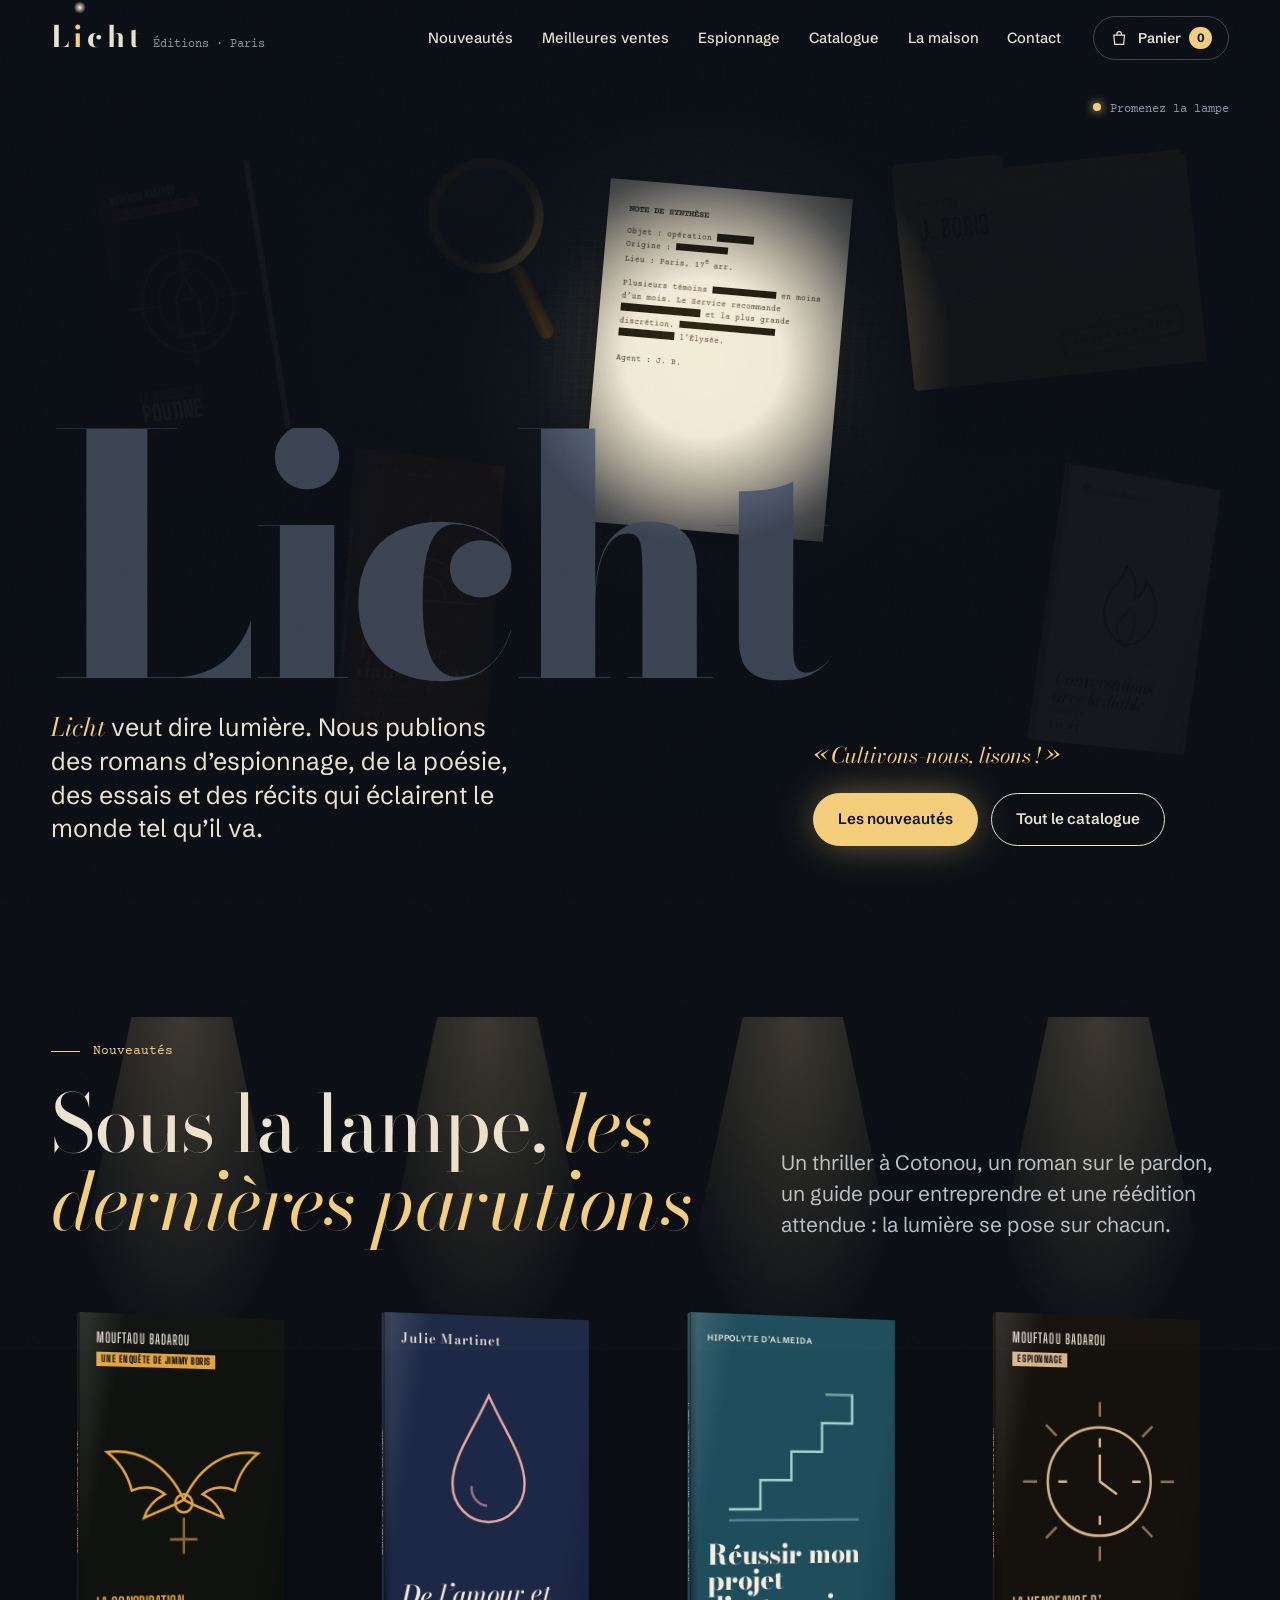
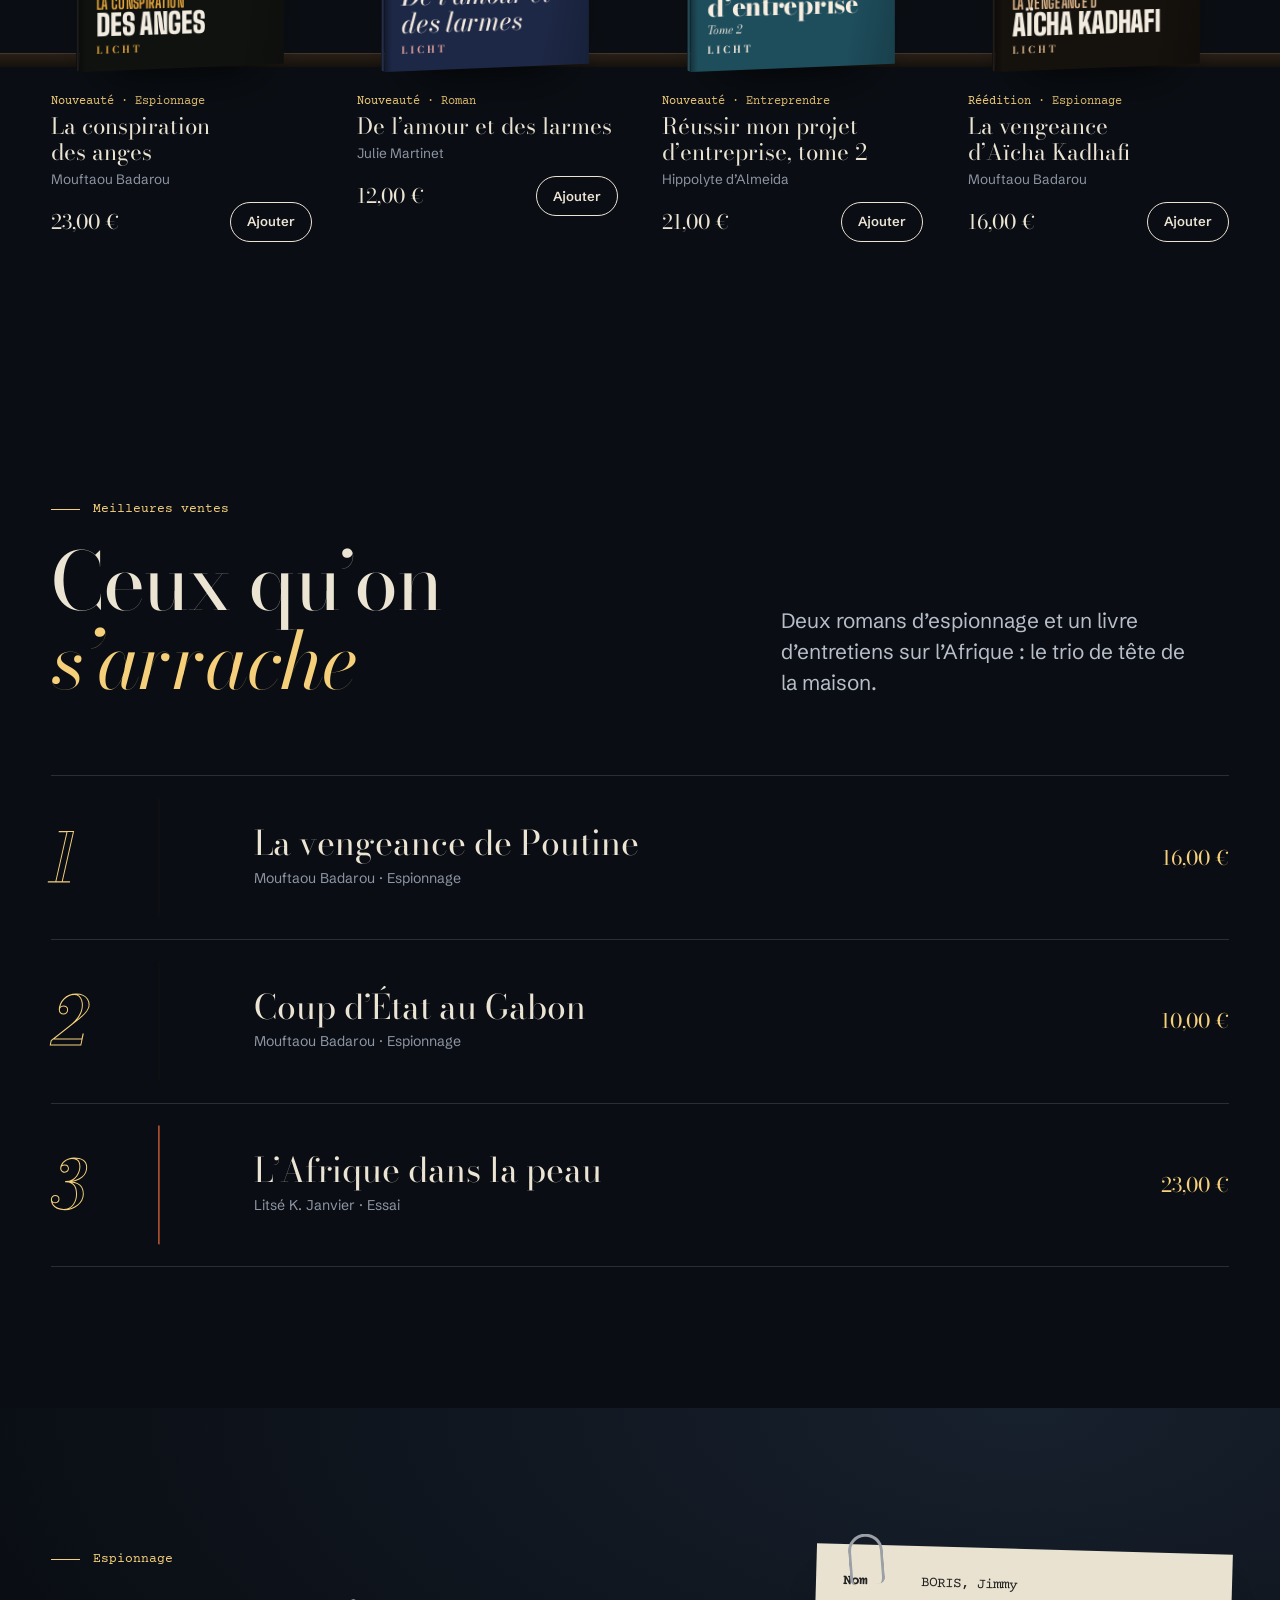
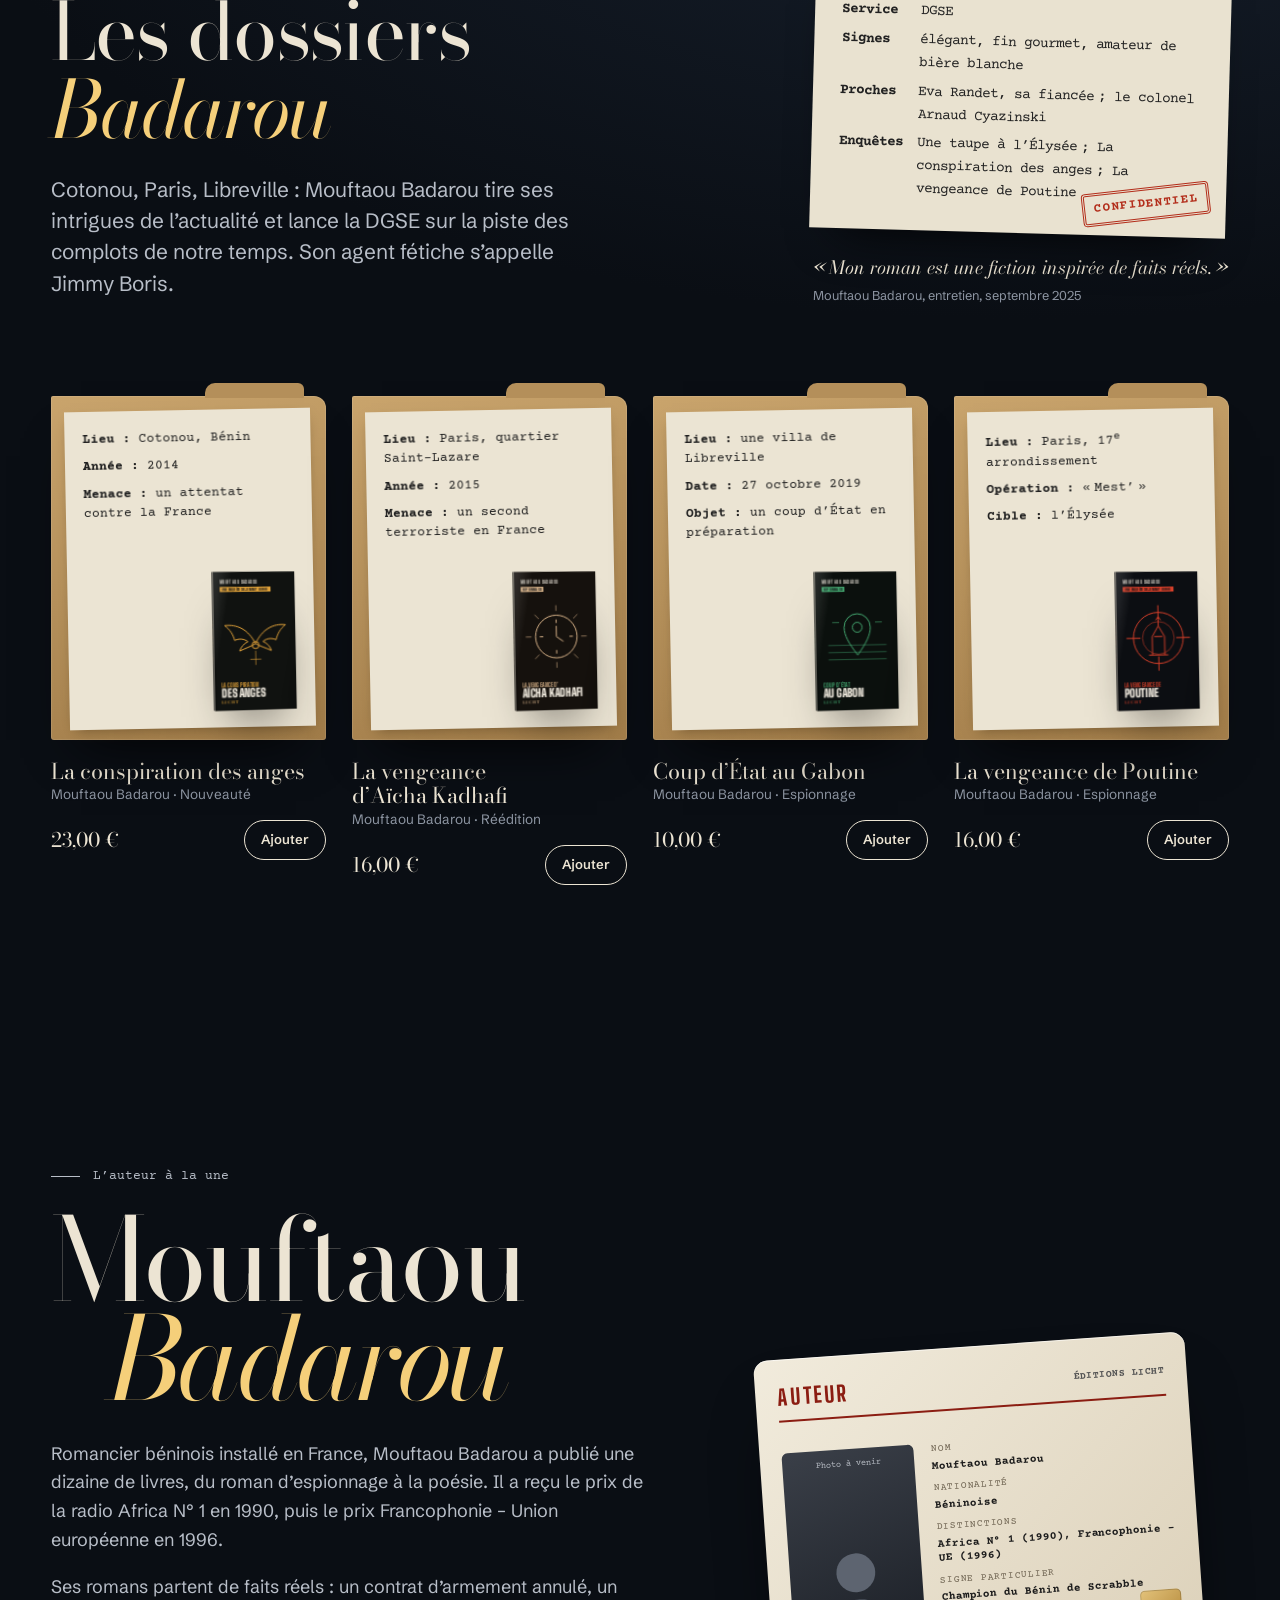
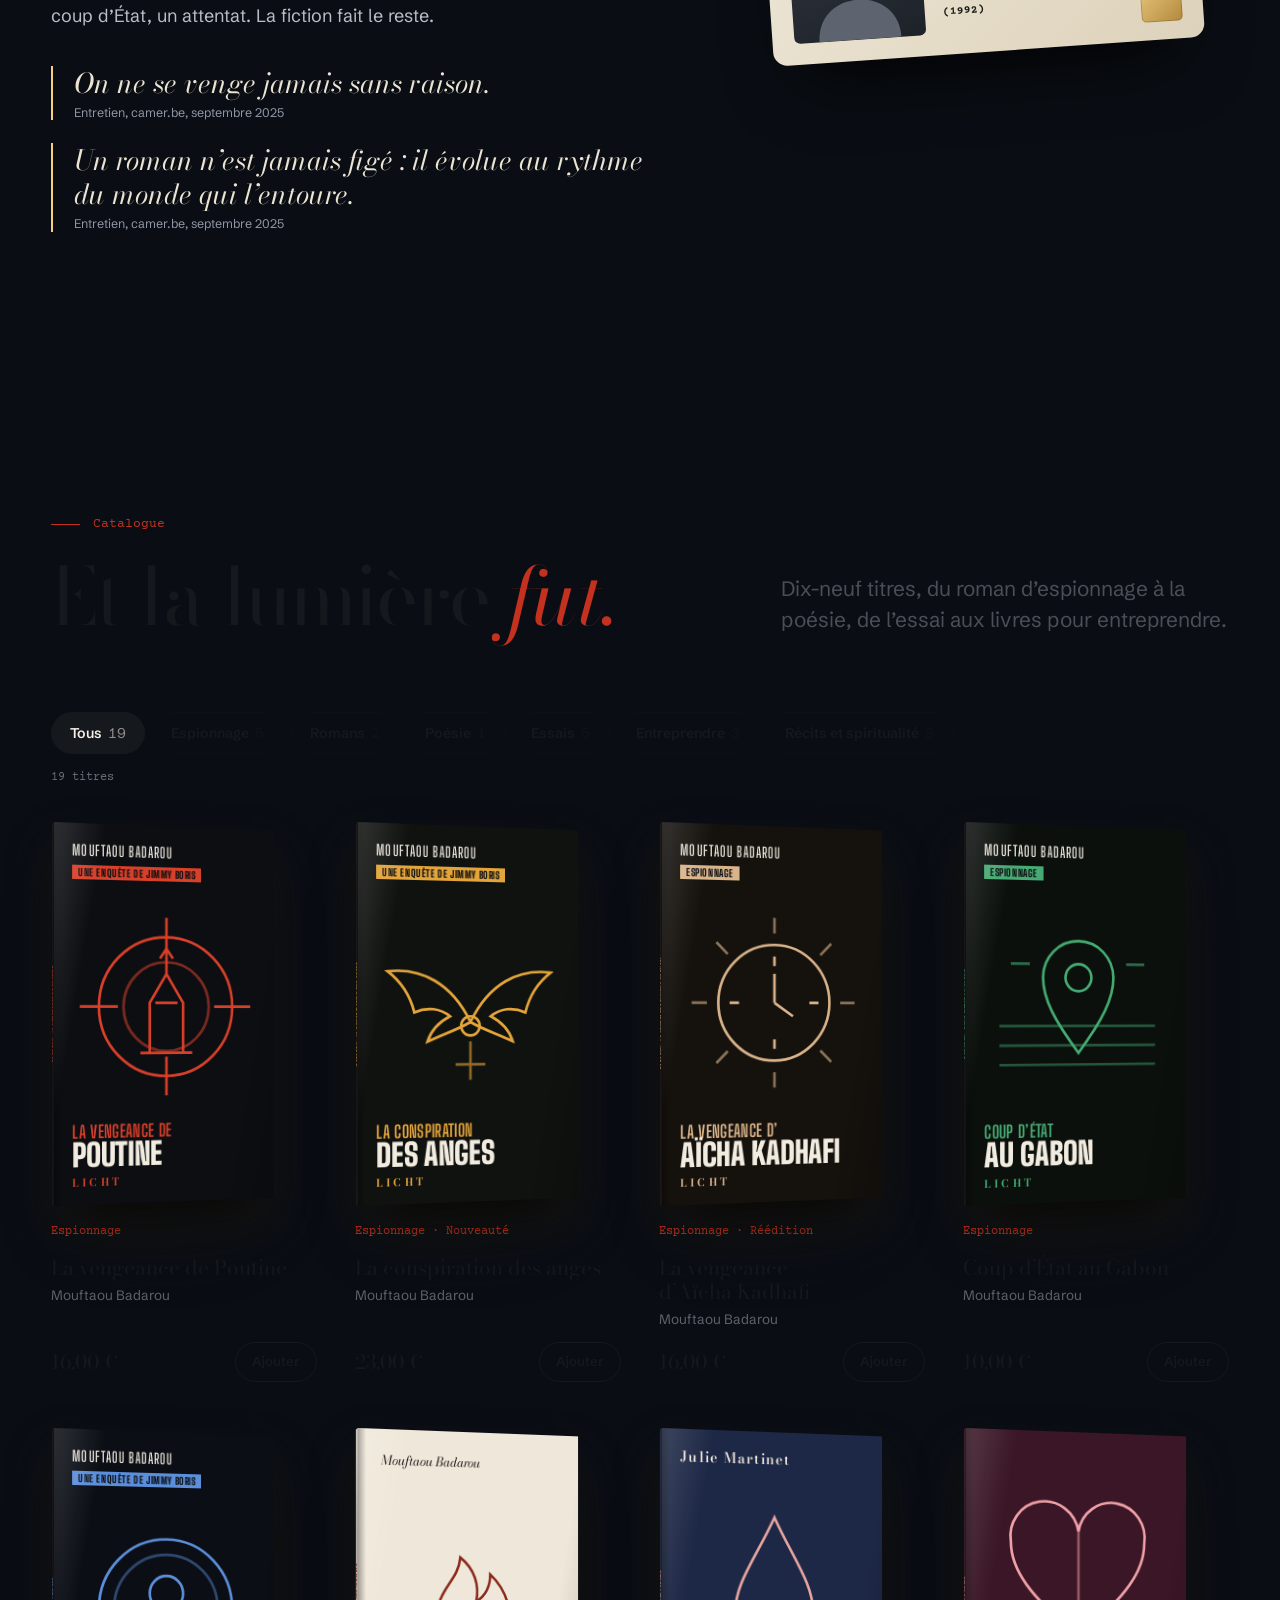
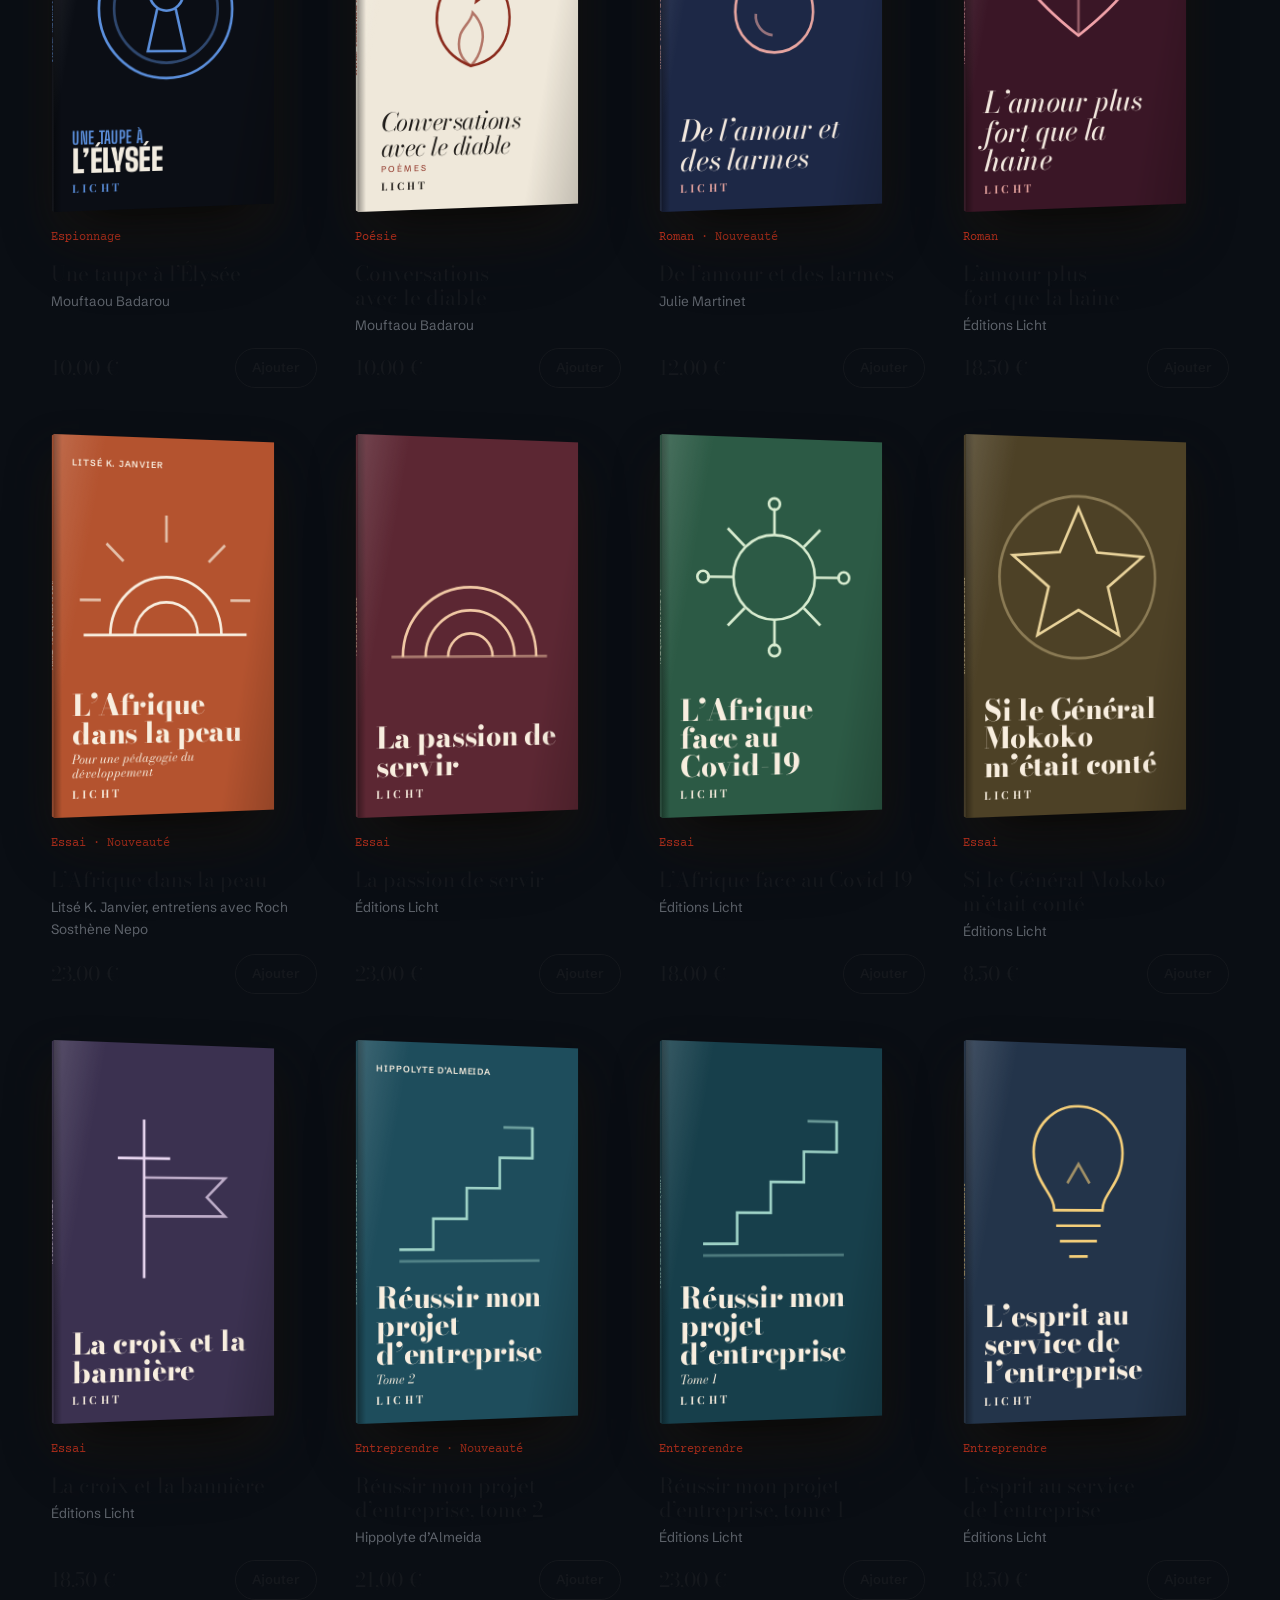
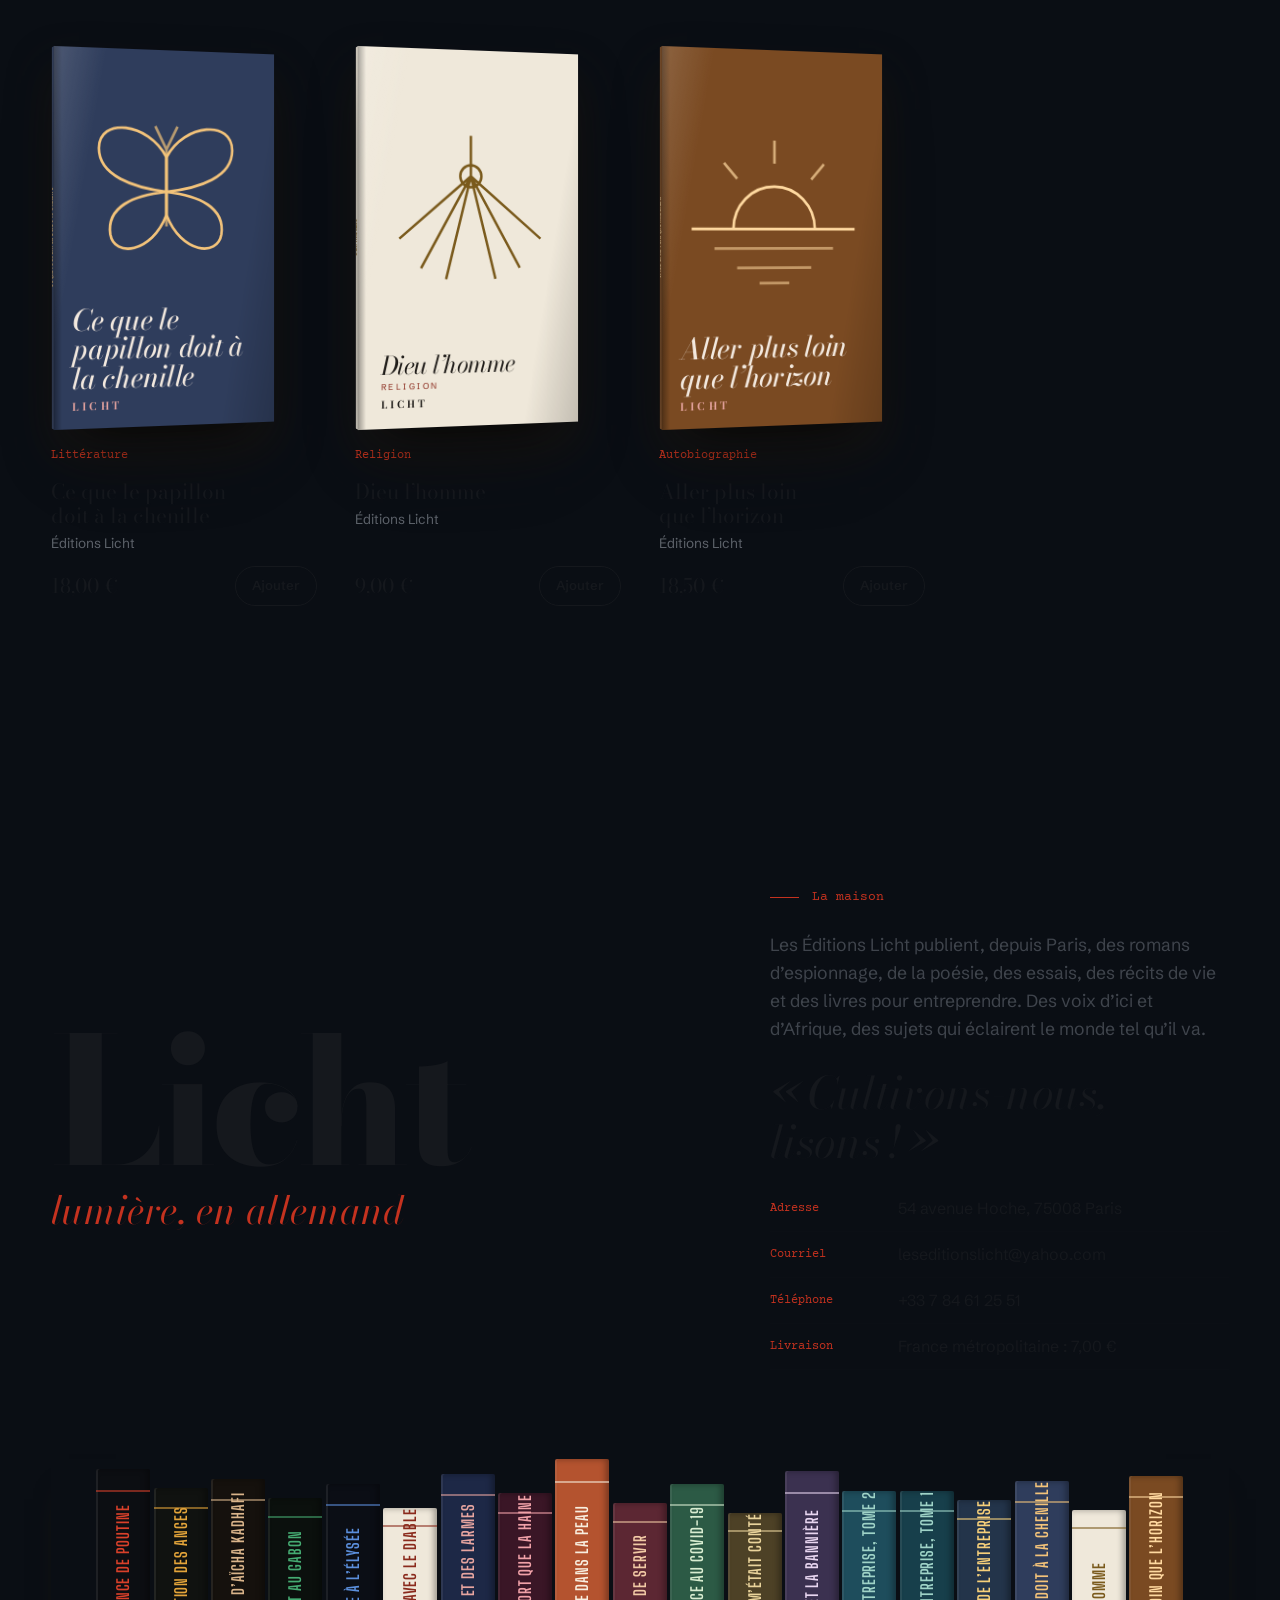
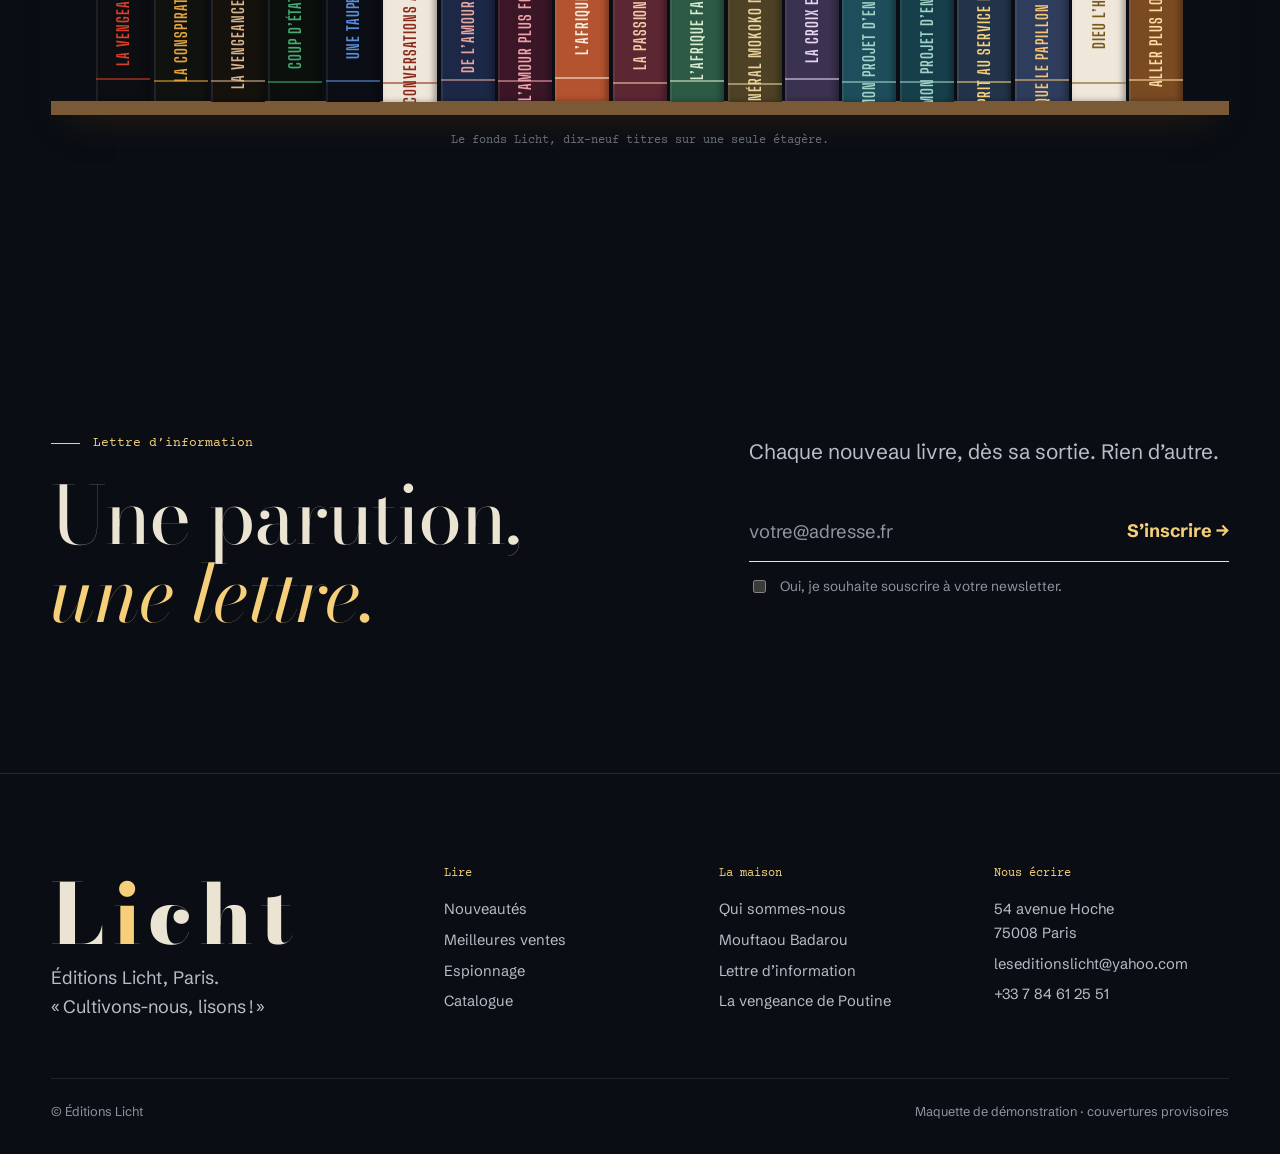
==== index.html @ a737e7be "Maquette Editions Licht" ====
<!doctype html>
<html lang="fr">
<head>
<meta charset="utf-8">
<meta name="viewport" content="width=device-width, initial-scale=1, viewport-fit=cover">
<title>Éditions Licht</title>
<meta name="description" content="Éditions Licht, maison d’édition à Paris : romans d’espionnage, poésie, essais. « Cultivons-nous, lisons ! »">
<meta name="theme-color" content="#0a0e14">
<link rel="icon" href="data:image/svg+xml,%3Csvg xmlns='http://www.w3.org/2000/svg' viewBox='0 0 64 64'%3E%3Crect width='64' height='64' rx='14' fill='%230a0e14'/%3E%3Ccircle cx='32' cy='17' r='7' fill='%23f5cf7a'/%3E%3Cpath d='M22 28h11v22h11v6H22z' fill='%23ece4d3'/%3E%3C/svg%3E">
<link rel="preload" href="assets/fonts/bodoni-moda.woff" as="font" type="font/woff" crossorigin>
<link rel="preload" href="assets/fonts/schibsted-grotesk.woff" as="font" type="font/woff" crossorigin>
<link rel="stylesheet" href="css/licht.css?v=1">
<script>document.documentElement.classList.add('js')</script>
</head>
<body>
<a class="evitement" href="#contenu">Aller au contenu</a>
<header class="tete">
  <a class="marque" href="./" aria-label="Éditions Licht, accueil"><span class="marque__mot" aria-hidden="true">L<i>i</i>cht</span><span class="marque__lieu" aria-hidden="true">Éditions · Paris</span></a>
  <nav class="nav" id="nav" aria-label="Navigation principale"><ul><li><a href="#nouveautes">Nouveautés</a></li><li><a href="#meilleures-ventes">Meilleures ventes</a></li><li><a href="#dossiers">Espionnage</a></li><li><a href="#catalogue">Catalogue</a></li><li><a href="#maison">La maison</a></li><li><a href="#contact">Contact</a></li></ul></nav>
  <div class="outils">
    <button class="panier-bouton" type="button" aria-controls="panier" aria-expanded="false" aria-label="Panier, 0 livre"><svg viewBox="0 0 24 24" aria-hidden="true"><path d="M5 8h14l-1.2 12H6.2z"/><path d="M9 8V6.5a3 3 0 0 1 6 0V8"/></svg><span class="panier-bouton__texte" aria-hidden="true">Panier</span><span class="panier-bouton__n" aria-hidden="true">0</span></button>
    <button class="menu-bouton" type="button" aria-controls="nav" aria-expanded="false"><span class="menu-bouton__traits" aria-hidden="true"></span><span class="menu-bouton__texte">Menu</span></button>
  </div>
</header>
<main id="contenu" tabindex="-1">
<section class="heros" aria-labelledby="heros-titre">
  <div class="heros__scene" aria-hidden="true">
    <div class="objet objet--livre" style="left:15%;top:34%;--rot:-9deg"><div class="livre" style="--epx:16px;--fond-dos:#0c0e12;--c-tranche:#d8402a;--ry:-26deg" aria-hidden="true"><div class="livre__objet"><div class="livre__face"><div class="couv couv--serie" data-couv="poutine" style="--c:#d8402a;--fond-couv:#0c0e12"><span class="couv__auteur">Mouftaou Badarou</span><span class="couv__bande">Une enquête de Jimmy Boris</span><svg class="couv__embleme" viewBox="0 0 100 100" aria-hidden="true"><circle cx="50" cy="52" r="36"/><circle cx="50" cy="52" r="23" opacity=".55"/><path d="M50 6v20M50 78v20M4 52h20M76 52h20"/><path d="M41 76V50l9-15 9 15v26M36 76h28M44 50h12M50 35v-9M46.5 27 50 22l3.5 5"/></svg><span class="couv__titre"><small>La vengeance de</small>Poutine</span><span class="couv__editeur">Licht</span></div></div><div class="livre__dos"></div><div class="livre__tranche"><span>Badarou · La vengeance de Poutine</span></div><div class="livre__pages"></div></div></div></div>
    <div class="objet objet--loupe" style="left:38%;top:24%;--rot:20deg"></div>
    <div class="objet objet--feuille" style="left:56%;top:40%;--rot:5deg"><b>NOTE DE SYNTHÈSE</b>Objet : opération <span class="caviar-fixe" style="width:4.6em"></span><br>Origine : <span class="caviar-fixe" style="width:6.5em"></span><br>Lieu : Paris, 17<sup>e</sup> arr.<br><br>Plusieurs témoins <span class="caviar-fixe" style="width:8em"></span> en moins d’un mois. Le Service recommande <span class="caviar-fixe" style="width:10em"></span> et la plus grande discrétion. <span class="caviar-fixe" style="width:12em"></span> <span class="caviar-fixe" style="width:7em"></span> l’Élysée.<br><br>Agent : J. B.</div>
    <div class="objet objet--chemise" style="left:82%;top:30%;--rot:-6deg">DOSSIER<b>J. BORIS</b>DGSE<span class="tampon">Confidentiel</span></div>
    <div class="objet objet--livre" style="left:88%;top:68%;--rot:8deg"><div class="livre" style="--epx:10px;--fond-dos:#efe8da;--c-tranche:#8a2a1c;--ry:22deg" aria-hidden="true"><div class="livre__objet"><div class="livre__face"><div class="couv couv--poesie" data-couv="conversations" style="--c:#8a2a1c"><span class="couv__auteur">Mouftaou Badarou</span><svg class="couv__embleme" viewBox="0 0 100 100" aria-hidden="true"><path d="M50 92C34 86 28 72 32 58c3-10 11-14 12-25 8 6 11 15 9 24 5-3 8-8 8-15 10 9 13 21 10 32-3 10-10 16-21 18z"/><path d="M50 92c-6-4-8-10-6-17 2-5 6-7 7-12 5 5 7 11 5 18-1 5-3 8-6 11z" opacity=".6"/></svg><span class="couv__titre">Conversations avec le diable</span><span class="couv__genre">Poèmes</span><span class="couv__editeur">Licht</span></div></div><div class="livre__dos"></div><div class="livre__tranche"><span>Badarou · Conversations avec le diable</span></div><div class="livre__pages"></div></div></div></div>
    <div class="objet objet--livre" style="left:33%;top:66%;--rot:4deg"><div class="livre" style="--epx:16px;--fond-dos:#b4532f;--c-tranche:#f8eedf;--ry:30deg" aria-hidden="true"><div class="livre__objet"><div class="livre__face"><div class="couv couv--essai" data-couv="afrique" style="--c:#f8eedf;--fond-couv:#b4532f"><span class="couv__auteur">Litsé K. Janvier</span><svg class="couv__embleme" viewBox="0 0 100 100" aria-hidden="true"><path d="M6 78h88"/><path d="M20 78a30 30 0 0 1 60 0"/><path d="M33 78a17 17 0 0 1 34 0"/><path d="M50 30v-14M27 40l-9-9M73 40l9-9M15 60H4M85 60h11" opacity=".7"/></svg><span class="couv__titre">L’Afrique dans la peau</span><span class="couv__sous">Pour une pédagogie du développement</span><span class="couv__editeur">Licht</span></div></div><div class="livre__dos"></div><div class="livre__tranche"><span>Janvier · L’Afrique dans la peau</span></div><div class="livre__pages"></div></div></div></div>
  </div>
  <div class="heros__nuit" aria-hidden="true"></div>
  <div class="heros__halo" aria-hidden="true"></div>
  <span class="heros__point" aria-hidden="true"></span>
  <p class="heros__consigne" aria-hidden="true" data-consigne>Promenez la lampe</p>
  <div class="heros__contenu">
    <h1 class="heros__mot" id="heros-titre"><span class="sr-only">Éditions Licht</span><span aria-hidden="true"><span style="--k:0">L</span><span style="--k:1">i</span><span style="--k:2">c</span><span style="--k:3">h</span><span style="--k:4">t</span></span></h1>
    <p class="heros__texte"><em>Licht</em> veut dire lumière. Nous publions des romans d’espionnage, de la poésie, des essais et des récits qui éclairent le monde tel qu’il va.</p>
    <div class="heros__cote">
      <p class="heros__slogan">« Cultivons-nous, lisons ! »</p>
      <div class="heros__actions"><a class="btn btn--lumiere" href="#nouveautes">Les nouveautés</a><a class="btn" href="#catalogue">Tout le catalogue</a></div>
    </div>
  </div>
</section>

<section class="section" id="nouveautes" aria-labelledby="nouv-titre">
  <div class="cadre">
    <div class="tete-section">
      <div><p class="surtitre">Nouveautés</p><h2 class="titre-section" id="nouv-titre" data-mots>Sous la lampe, <em>les dernières parutions</em></h2></div>
      <p class="chapeau">Un thriller à Cotonou, un roman sur le pardon, un guide pour entreprendre et une réédition attendue : la lumière se pose sur chacun.</p>
    </div>
    <ul class="etagere"><li class="rayon">
      <span class="rayon__spot" aria-hidden="true"></span>
      <div class="rayon__lien"><div class="livre" style="--epx:13px;--fond-dos:#101210;--c-tranche:#e3a43a" aria-hidden="true"><div class="livre__objet"><div class="livre__face"><div class="couv couv--serie" data-couv="conspiration" style="--c:#e3a43a;--fond-couv:#101210"><span class="couv__auteur">Mouftaou Badarou</span><span class="couv__bande">Une enquête de Jimmy Boris</span><svg class="couv__embleme" viewBox="0 0 100 100" aria-hidden="true"><path d="M50 60C40 40 24 32 6 34c8 6 12 13 14 21 7-3 14-2 19 2-6 3-10 7-12 13 9-4 16-6 23-10z"/><path d="M50 60c10-20 26-28 44-26-8 6-12 13-14 21-7-3-14-2-19 2 6 3 10 7 12 13-9-4-16-6-23-10z"/><circle cx="50" cy="62" r="5"/><path d="M50 70v20M42 82h16" opacity=".6"/></svg><span class="couv__titre"><small>La conspiration</small>des anges</span><span class="couv__editeur">Licht</span></div></div><div class="livre__dos"></div><div class="livre__tranche"><span>Badarou · La conspiration des anges</span></div><div class="livre__pages"></div></div></div></div>
      <div class="rayon__info">
        <span class="rayon__etiquette">Nouveauté · Espionnage</span>
        <h3 class="rayon__titre">La conspiration des anges</h3>
        <span class="rayon__auteur">Mouftaou Badarou</span>
        <div class="rayon__achat"><span class="prix">23,00 €</span><button class="btn-panier" type="button" data-ajout="conspiration">Ajouter</button></div>
      </div>
    </li><li class="rayon">
      <span class="rayon__spot" aria-hidden="true"></span>
      <div class="rayon__lien"><div class="livre" style="--epx:13px;--fond-dos:#1d2846;--c-tranche:#e7a5a0" aria-hidden="true"><div class="livre__objet"><div class="livre__face"><div class="couv couv--roman" data-couv="amour" style="--c:#e7a5a0;--fond-couv:#1d2846"><span class="couv__auteur">Julie Martinet</span><svg class="couv__embleme" viewBox="0 0 100 100" aria-hidden="true"><path d="M50 12C40 33 29 46 29 61a21 21 0 0 0 42 0c0-15-11-28-21-49z"/><path d="M40 62a10 10 0 0 0 9 11" opacity=".6"/></svg><span class="couv__titre">De l’amour et des larmes</span><span class="couv__editeur">Licht</span></div></div><div class="livre__dos"></div><div class="livre__tranche"><span>Martinet · De l’amour et des larmes</span></div><div class="livre__pages"></div></div></div></div>
      <div class="rayon__info">
        <span class="rayon__etiquette">Nouveauté · Roman</span>
        <h3 class="rayon__titre">De l’amour et des larmes</h3>
        <span class="rayon__auteur">Julie Martinet</span>
        <div class="rayon__achat"><span class="prix">12,00 €</span><button class="btn-panier" type="button" data-ajout="amour">Ajouter</button></div>
      </div>
    </li><li class="rayon">
      <span class="rayon__spot" aria-hidden="true"></span>
      <div class="rayon__lien"><div class="livre" style="--epx:13px;--fond-dos:#1e4d5c;--c-tranche:#9fd3c7" aria-hidden="true"><div class="livre__objet"><div class="livre__face"><div class="couv couv--essai" data-couv="reussir2" style="--c:#9fd3c7;--fond-couv:#1e4d5c"><span class="couv__auteur">Hippolyte d’Almeida</span><svg class="couv__embleme" viewBox="0 0 100 100" aria-hidden="true"><path d="M12 86h18V70h18V54h18V38h18V22"/><path d="M68 22h16v16" opacity=".6"/><path d="M12 92h76" opacity=".4"/></svg><span class="couv__titre">Réussir mon projet d’entreprise</span><span class="couv__sous">Tome 2</span><span class="couv__editeur">Licht</span></div></div><div class="livre__dos"></div><div class="livre__tranche"><span>d’Almeida · Réussir mon projet d’entreprise, tome 2</span></div><div class="livre__pages"></div></div></div></div>
      <div class="rayon__info">
        <span class="rayon__etiquette">Nouveauté · Entreprendre</span>
        <h3 class="rayon__titre">Réussir mon projet d’entreprise, tome 2</h3>
        <span class="rayon__auteur">Hippolyte d’Almeida</span>
        <div class="rayon__achat"><span class="prix">21,00 €</span><button class="btn-panier" type="button" data-ajout="reussir2">Ajouter</button></div>
      </div>
    </li><li class="rayon">
      <span class="rayon__spot" aria-hidden="true"></span>
      <div class="rayon__lien"><div class="livre" style="--epx:13px;--fond-dos:#15110d;--c-tranche:#d9b48a" aria-hidden="true"><div class="livre__objet"><div class="livre__face"><div class="couv couv--serie" data-couv="aicha" style="--c:#d9b48a;--fond-couv:#15110d"><span class="couv__auteur">Mouftaou Badarou</span><span class="couv__bande">Espionnage</span><svg class="couv__embleme" viewBox="0 0 100 100" aria-hidden="true"><circle cx="50" cy="50" r="30"/><path d="M50 26v5M50 69v5M26 50h5M69 50h5M50 50V35M50 50l10 7"/><path d="M50 6v8M50 86v8M6 50h8M86 50h8M19 19l6 6M75 75l6 6M81 19l-6 6M25 75l-6 6" opacity=".6"/></svg><span class="couv__titre"><small>La vengeance d’</small>Aïcha Kadhafi</span><span class="couv__editeur">Licht</span></div></div><div class="livre__dos"></div><div class="livre__tranche"><span>Badarou · La vengeance d’Aïcha Kadhafi</span></div><div class="livre__pages"></div></div></div></div>
      <div class="rayon__info">
        <span class="rayon__etiquette">Réédition · Espionnage</span>
        <h3 class="rayon__titre">La vengeance d’Aïcha Kadhafi</h3>
        <span class="rayon__auteur">Mouftaou Badarou</span>
        <div class="rayon__achat"><span class="prix">16,00 €</span><button class="btn-panier" type="button" data-ajout="aicha">Ajouter</button></div>
      </div>
    </li></ul>
  </div>
</section>

<section class="section" id="meilleures-ventes" aria-labelledby="ventes-titre">
  <div class="cadre">
    <div class="tete-section">
      <div><p class="surtitre">Meilleures ventes</p><h2 class="titre-section" id="ventes-titre" data-mots>Ceux qu’on <em>s’arrache</em></h2></div>
      <p class="chapeau">Deux romans d’espionnage et un livre d’entretiens sur l’Afrique : le trio de tête de la maison.</p>
    </div>
    <ol class="classement"><li><a href="livre/la-vengeance-de-poutine.html"><div class="livre" style="--epx:5px;--fond-dos:#0c0e12;--c-tranche:#d8402a" aria-hidden="true"><div class="livre__objet"><div class="livre__face"><div class="couv couv--serie" data-couv="poutine" style="--c:#d8402a;--fond-couv:#0c0e12"><span class="couv__auteur">Mouftaou Badarou</span><span class="couv__bande">Une enquête de Jimmy Boris</span><svg class="couv__embleme" viewBox="0 0 100 100" aria-hidden="true"><circle cx="50" cy="52" r="36"/><circle cx="50" cy="52" r="23" opacity=".55"/><path d="M50 6v20M50 78v20M4 52h20M76 52h20"/><path d="M41 76V50l9-15 9 15v26M36 76h28M44 50h12M50 35v-9M46.5 27 50 22l3.5 5"/></svg><span class="couv__titre"><small>La vengeance de</small>Poutine</span><span class="couv__editeur">Licht</span></div></div><div class="livre__dos"></div><div class="livre__tranche"><span>Badarou · La vengeance de Poutine</span></div><div class="livre__pages"></div></div></div><span><span class="classement__titre">La vengeance de Poutine</span><span class="classement__auteur">Mouftaou Badarou · Espionnage</span></span><span class="prix">16,00 €</span></a></li><li><a href="#dossier-gabon"><div class="livre" style="--epx:5px;--fond-dos:#0b100d;--c-tranche:#45ab72" aria-hidden="true"><div class="livre__objet"><div class="livre__face"><div class="couv couv--serie" data-couv="gabon" style="--c:#45ab72;--fond-couv:#0b100d"><span class="couv__auteur">Mouftaou Badarou</span><span class="couv__bande">Espionnage</span><svg class="couv__embleme" viewBox="0 0 100 100" aria-hidden="true"><path d="M8 62h84M8 72h84M8 82h84" opacity=".45"/><path d="M50 76C37 59 31 48 31 37a19 19 0 0 1 38 0c0 11-6 22-19 39z"/><circle cx="50" cy="37" r="7"/><path d="M14 30h10M76 30h10" opacity=".6"/></svg><span class="couv__titre"><small>Coup d’État</small>au Gabon</span><span class="couv__editeur">Licht</span></div></div><div class="livre__dos"></div><div class="livre__tranche"><span>Badarou · Coup d’État au Gabon</span></div><div class="livre__pages"></div></div></div><span><span class="classement__titre">Coup d’État au Gabon</span><span class="classement__auteur">Mouftaou Badarou · Espionnage</span></span><span class="prix">10,00 €</span></a></li><li><a href="#catalogue"><div class="livre" style="--epx:5px;--fond-dos:#b4532f;--c-tranche:#f8eedf" aria-hidden="true"><div class="livre__objet"><div class="livre__face"><div class="couv couv--essai" data-couv="afrique" style="--c:#f8eedf;--fond-couv:#b4532f"><span class="couv__auteur">Litsé K. Janvier</span><svg class="couv__embleme" viewBox="0 0 100 100" aria-hidden="true"><path d="M6 78h88"/><path d="M20 78a30 30 0 0 1 60 0"/><path d="M33 78a17 17 0 0 1 34 0"/><path d="M50 30v-14M27 40l-9-9M73 40l9-9M15 60H4M85 60h11" opacity=".7"/></svg><span class="couv__titre">L’Afrique dans la peau</span><span class="couv__sous">Pour une pédagogie du développement</span><span class="couv__editeur">Licht</span></div></div><div class="livre__dos"></div><div class="livre__tranche"><span>Janvier · L’Afrique dans la peau</span></div><div class="livre__pages"></div></div></div><span><span class="classement__titre">L’Afrique dans la peau</span><span class="classement__auteur">Litsé K. Janvier · Essai</span></span><span class="prix">23,00 €</span></a></li></ol>
  </div>
</section>

<section class="section serie" id="dossiers" aria-labelledby="dos-titre">
  <div class="cadre">
    <div class="agent">
      <div>
        <p class="surtitre">Espionnage</p>
        <h2 class="titre-section" id="dos-titre" data-mots>Les dossiers <em>Badarou</em></h2>
        <p class="chapeau">Cotonou, Paris, Libreville : Mouftaou Badarou tire ses intrigues de l’actualité et lance la DGSE sur la piste des complots de notre temps. Son agent fétiche s’appelle Jimmy Boris.</p>
      </div>
      <div>
        <div class="agent__fiche">
          <span class="tampon">Confidentiel</span>
          <dl data-machine>
            <dt>Nom</dt><dd>BORIS, Jimmy</dd>
            <dt>Service</dt><dd>DGSE</dd>
            <dt>Signes</dt><dd>élégant, fin gourmet, amateur de bière blanche</dd>
            <dt>Proches</dt><dd>Eva Randet, sa fiancée ; le colonel Arnaud Cyazinski</dd>
            <dt>Enquêtes</dt><dd>Une taupe à l’Élysée ; La conspiration des anges ; La vengeance de Poutine</dd>
          </dl>
        </div>
        <p class="agent__citation">« Mon roman est une fiction inspirée de faits réels. »<small>Mouftaou Badarou, entretien, septembre 2025</small></p>
      </div>
    </div>
    <ul class="dossiers"><li class="dossier" id="dossier-cotonou">
        <div class="dossier__lien"><div class="dossier__chemise">
          <div class="dossier__interieur"><p class="dossier__ligne"><b>Lieu :</b> <span class="caviar">Cotonou, Bénin</span></p><p class="dossier__ligne"><b>Année :</b> <span class="caviar">2014</span></p><p class="dossier__ligne"><b>Menace :</b> <span class="caviar">un attentat contre la France</span></p><div class="livre" style="--epx:5px;--fond-dos:#101210;--c-tranche:#e3a43a" aria-hidden="true"><div class="livre__objet"><div class="livre__face"><div class="couv couv--serie" data-couv="conspiration" style="--c:#e3a43a;--fond-couv:#101210"><span class="couv__auteur">Mouftaou Badarou</span><span class="couv__bande">Une enquête de Jimmy Boris</span><svg class="couv__embleme" viewBox="0 0 100 100" aria-hidden="true"><path d="M50 60C40 40 24 32 6 34c8 6 12 13 14 21 7-3 14-2 19 2-6 3-10 7-12 13 9-4 16-6 23-10z"/><path d="M50 60c10-20 26-28 44-26-8 6-12 13-14 21-7-3-14-2-19 2 6 3 10 7 12 13-9-4-16-6-23-10z"/><circle cx="50" cy="62" r="5"/><path d="M50 70v20M42 82h16" opacity=".6"/></svg><span class="couv__titre"><small>La conspiration</small>des anges</span><span class="couv__editeur">Licht</span></div></div><div class="livre__dos"></div><div class="livre__tranche"><span>Badarou · La conspiration des anges</span></div><div class="livre__pages"></div></div></div></div>
          <div class="dossier__rabat" aria-hidden="true"><span class="dossier__code">Dossier · Espionnage</span><span class="dossier__nom">Cotonou</span><span class="tampon">Confidentiel</span></div>
        </div></div>
        <div class="dossier__legende">
          <h3 class="dossier__titre">La conspiration des anges</h3>
          <p class="dossier__meta">Mouftaou Badarou · Nouveauté</p>
          <div class="dossier__achat"><span class="prix">23,00 €</span><button class="btn-panier" type="button" data-ajout="conspiration">Ajouter</button></div>
        </div>
      </li><li class="dossier" id="dossier-saint-lazare">
        <div class="dossier__lien"><div class="dossier__chemise">
          <div class="dossier__interieur"><p class="dossier__ligne"><b>Lieu :</b> <span class="caviar">Paris, quartier Saint-Lazare</span></p><p class="dossier__ligne"><b>Année :</b> <span class="caviar">2015</span></p><p class="dossier__ligne"><b>Menace :</b> <span class="caviar">un second terroriste en France</span></p><div class="livre" style="--epx:5px;--fond-dos:#15110d;--c-tranche:#d9b48a" aria-hidden="true"><div class="livre__objet"><div class="livre__face"><div class="couv couv--serie" data-couv="aicha" style="--c:#d9b48a;--fond-couv:#15110d"><span class="couv__auteur">Mouftaou Badarou</span><span class="couv__bande">Espionnage</span><svg class="couv__embleme" viewBox="0 0 100 100" aria-hidden="true"><circle cx="50" cy="50" r="30"/><path d="M50 26v5M50 69v5M26 50h5M69 50h5M50 50V35M50 50l10 7"/><path d="M50 6v8M50 86v8M6 50h8M86 50h8M19 19l6 6M75 75l6 6M81 19l-6 6M25 75l-6 6" opacity=".6"/></svg><span class="couv__titre"><small>La vengeance d’</small>Aïcha Kadhafi</span><span class="couv__editeur">Licht</span></div></div><div class="livre__dos"></div><div class="livre__tranche"><span>Badarou · La vengeance d’Aïcha Kadhafi</span></div><div class="livre__pages"></div></div></div></div>
          <div class="dossier__rabat" aria-hidden="true"><span class="dossier__code">Dossier · Espionnage</span><span class="dossier__nom">Saint-<br>Lazare</span><span class="tampon">Confidentiel</span></div>
        </div></div>
        <div class="dossier__legende">
          <h3 class="dossier__titre">La vengeance d’Aïcha Kadhafi</h3>
          <p class="dossier__meta">Mouftaou Badarou · Réédition</p>
          <div class="dossier__achat"><span class="prix">16,00 €</span><button class="btn-panier" type="button" data-ajout="aicha">Ajouter</button></div>
        </div>
      </li><li class="dossier" id="dossier-gabon">
        <div class="dossier__lien"><div class="dossier__chemise">
          <div class="dossier__interieur"><p class="dossier__ligne"><b>Lieu :</b> <span class="caviar">une villa de Libreville</span></p><p class="dossier__ligne"><b>Date :</b> <span class="caviar">27 octobre 2019</span></p><p class="dossier__ligne"><b>Objet :</b> <span class="caviar">un coup d’État en préparation</span></p><div class="livre" style="--epx:5px;--fond-dos:#0b100d;--c-tranche:#45ab72" aria-hidden="true"><div class="livre__objet"><div class="livre__face"><div class="couv couv--serie" data-couv="gabon" style="--c:#45ab72;--fond-couv:#0b100d"><span class="couv__auteur">Mouftaou Badarou</span><span class="couv__bande">Espionnage</span><svg class="couv__embleme" viewBox="0 0 100 100" aria-hidden="true"><path d="M8 62h84M8 72h84M8 82h84" opacity=".45"/><path d="M50 76C37 59 31 48 31 37a19 19 0 0 1 38 0c0 11-6 22-19 39z"/><circle cx="50" cy="37" r="7"/><path d="M14 30h10M76 30h10" opacity=".6"/></svg><span class="couv__titre"><small>Coup d’État</small>au Gabon</span><span class="couv__editeur">Licht</span></div></div><div class="livre__dos"></div><div class="livre__tranche"><span>Badarou · Coup d’État au Gabon</span></div><div class="livre__pages"></div></div></div></div>
          <div class="dossier__rabat" aria-hidden="true"><span class="dossier__code">Dossier · Espionnage</span><span class="dossier__nom">Libreville</span><span class="tampon">Confidentiel</span></div>
        </div></div>
        <div class="dossier__legende">
          <h3 class="dossier__titre">Coup d’État au Gabon</h3>
          <p class="dossier__meta">Mouftaou Badarou · Espionnage</p>
          <div class="dossier__achat"><span class="prix">10,00 €</span><button class="btn-panier" type="button" data-ajout="gabon">Ajouter</button></div>
        </div>
      </li><li class="dossier" id="dossier-mest">
        <a class="dossier__lien" href="livre/la-vengeance-de-poutine.html" tabindex="-1"><div class="dossier__chemise">
          <div class="dossier__interieur"><p class="dossier__ligne"><b>Lieu :</b> <span class="caviar">Paris, 17<sup>e</sup> arrondissement</span></p><p class="dossier__ligne"><b>Opération :</b> <span class="caviar">« Mest’ »</span></p><p class="dossier__ligne"><b>Cible :</b> <span class="caviar">l’Élysée</span></p><div class="livre" style="--epx:5px;--fond-dos:#0c0e12;--c-tranche:#d8402a" aria-hidden="true"><div class="livre__objet"><div class="livre__face"><div class="couv couv--serie" data-couv="poutine" style="--c:#d8402a;--fond-couv:#0c0e12"><span class="couv__auteur">Mouftaou Badarou</span><span class="couv__bande">Une enquête de Jimmy Boris</span><svg class="couv__embleme" viewBox="0 0 100 100" aria-hidden="true"><circle cx="50" cy="52" r="36"/><circle cx="50" cy="52" r="23" opacity=".55"/><path d="M50 6v20M50 78v20M4 52h20M76 52h20"/><path d="M41 76V50l9-15 9 15v26M36 76h28M44 50h12M50 35v-9M46.5 27 50 22l3.5 5"/></svg><span class="couv__titre"><small>La vengeance de</small>Poutine</span><span class="couv__editeur">Licht</span></div></div><div class="livre__dos"></div><div class="livre__tranche"><span>Badarou · La vengeance de Poutine</span></div><div class="livre__pages"></div></div></div></div>
          <div class="dossier__rabat" aria-hidden="true"><span class="dossier__code">Dossier · Espionnage</span><span class="dossier__nom">Mest’</span><span class="tampon">Confidentiel</span></div>
        </div></a>
        <div class="dossier__legende">
          <h3 class="dossier__titre"><a href="livre/la-vengeance-de-poutine.html">La vengeance de Poutine</a></h3>
          <p class="dossier__meta">Mouftaou Badarou · Espionnage</p>
          <div class="dossier__achat"><span class="prix">16,00 €</span><button class="btn-panier" type="button" data-ajout="poutine">Ajouter</button></div>
        </div>
      </li></ul>
  </div>
</section>

<section class="section" id="auteur" aria-labelledby="auteur-titre">
  <div class="cadre auteur">
    <div class="auteur__texte">
      <p class="surtitre">L’auteur à la une</p>
      <h2 class="auteur__nom" id="auteur-titre">Mouftaou <span>Badarou</span></h2>
      <p>Romancier béninois installé en France, Mouftaou Badarou a publié une dizaine de livres, du roman d’espionnage à la poésie. Il a reçu le prix de la radio Africa N° 1 en 1990, puis le prix Francophonie – Union européenne en 1996.</p>
      <p>Ses romans partent de faits réels : un contrat d’armement annulé, un coup d’État, un attentat. La fiction fait le reste.</p>
      <ul class="citations">
        <li data-revele>On ne se venge jamais sans raison.<small>Entretien, camer.be, septembre 2025</small></li>
        <li data-revele style="--d:150">Un roman n’est jamais figé : il évolue au rythme du monde qui l’entoure.<small>Entretien, camer.be, septembre 2025</small></li>
      </ul>
    </div>
    <div class="carte-presse" data-revele>
      <p class="carte-presse__entete">Auteur <small>Éditions Licht</small></p>
      <div class="carte-presse__photo"><small>Photo à venir</small><svg viewBox="0 0 100 100" aria-hidden="true"><circle cx="50" cy="38" r="18"/><path d="M12 100c0-23 17-37 38-37s38 14 38 37z"/></svg></div>
      <dl>
        <div><dt>Nom</dt><dd>Mouftaou Badarou</dd></div>
        <div><dt>Nationalité</dt><dd>Béninoise</dd></div>
        <div><dt>Distinctions</dt><dd>Africa N° 1 (1990), Francophonie – UE (1996)</dd></div>
        <div><dt>Signe particulier</dt><dd>Champion du Bénin de Scrabble (1992)</dd></div>
      </dl>
      <span class="carte-presse__puce" aria-hidden="true"></span>
    </div>
  </div>
</section>

<section class="section section--jour" id="catalogue" data-jour aria-labelledby="cat-titre">
  <div class="cadre">
    <div class="tete-section">
      <div><p class="surtitre">Catalogue</p><h2 class="titre-section" id="cat-titre" data-mots>Et la lumière <em>fut.</em></h2></div>
      <p class="chapeau">Dix-neuf titres, du roman d’espionnage à la poésie, de l’essai aux livres pour entreprendre.</p>
    </div>
    <div class="filtres" role="group" aria-label="Filtrer par genre"><button type="button" data-filtre="tous" aria-pressed="true">Tous <span>19</span></button><button type="button" data-filtre="espionnage" aria-pressed="false">Espionnage <span>5</span></button><button type="button" data-filtre="roman" aria-pressed="false">Romans <span>2</span></button><button type="button" data-filtre="poesie" aria-pressed="false">Poésie <span>1</span></button><button type="button" data-filtre="essai" aria-pressed="false">Essais <span>5</span></button><button type="button" data-filtre="entreprendre" aria-pressed="false">Entreprendre <span>3</span></button><button type="button" data-filtre="autres" aria-pressed="false">Récits et spiritualité <span>3</span></button></div>
    <p class="filtres__compte" aria-live="polite">19 titres</p>
    <ul class="grille-catalogue"><li class="fiche-cat" data-genre="espionnage" style="view-transition-name:fc-poutine">
        <a class="fiche-cat__lien" href="livre/la-vengeance-de-poutine.html" tabindex="-1" aria-hidden="true"><div class="livre" style="--epx:11px;--fond-dos:#0c0e12;--c-tranche:#d8402a" aria-hidden="true"><div class="livre__objet"><div class="livre__face"><div class="couv couv--serie" data-couv="poutine" style="--c:#d8402a;--fond-couv:#0c0e12"><span class="couv__auteur">Mouftaou Badarou</span><span class="couv__bande">Une enquête de Jimmy Boris</span><svg class="couv__embleme" viewBox="0 0 100 100" aria-hidden="true"><circle cx="50" cy="52" r="36"/><circle cx="50" cy="52" r="23" opacity=".55"/><path d="M50 6v20M50 78v20M4 52h20M76 52h20"/><path d="M41 76V50l9-15 9 15v26M36 76h28M44 50h12M50 35v-9M46.5 27 50 22l3.5 5"/></svg><span class="couv__titre"><small>La vengeance de</small>Poutine</span><span class="couv__editeur">Licht</span></div></div><div class="livre__dos"></div><div class="livre__tranche"><span>Badarou · La vengeance de Poutine</span></div><div class="livre__pages"></div></div></div></a>
        <p class="fiche-cat__genre">Espionnage</p>
        <h3 class="fiche-cat__titre"><a href="livre/la-vengeance-de-poutine.html">La vengeance de Poutine</a></h3>
        <p class="fiche-cat__auteur">Mouftaou Badarou</p>
        <div class="fiche-cat__achat"><span class="prix">16,00 €</span><button class="btn-panier" type="button" data-ajout="poutine">Ajouter</button></div>
      </li><li class="fiche-cat" data-genre="espionnage" style="view-transition-name:fc-conspiration">
        <div class="fiche-cat__lien"><div class="livre" style="--epx:11px;--fond-dos:#101210;--c-tranche:#e3a43a" aria-hidden="true"><div class="livre__objet"><div class="livre__face"><div class="couv couv--serie" data-couv="conspiration" style="--c:#e3a43a;--fond-couv:#101210"><span class="couv__auteur">Mouftaou Badarou</span><span class="couv__bande">Une enquête de Jimmy Boris</span><svg class="couv__embleme" viewBox="0 0 100 100" aria-hidden="true"><path d="M50 60C40 40 24 32 6 34c8 6 12 13 14 21 7-3 14-2 19 2-6 3-10 7-12 13 9-4 16-6 23-10z"/><path d="M50 60c10-20 26-28 44-26-8 6-12 13-14 21-7-3-14-2-19 2 6 3 10 7 12 13-9-4-16-6-23-10z"/><circle cx="50" cy="62" r="5"/><path d="M50 70v20M42 82h16" opacity=".6"/></svg><span class="couv__titre"><small>La conspiration</small>des anges</span><span class="couv__editeur">Licht</span></div></div><div class="livre__dos"></div><div class="livre__tranche"><span>Badarou · La conspiration des anges</span></div><div class="livre__pages"></div></div></div></div>
        <p class="fiche-cat__genre">Espionnage · Nouveauté</p>
        <h3 class="fiche-cat__titre">La conspiration des anges</h3>
        <p class="fiche-cat__auteur">Mouftaou Badarou</p>
        <div class="fiche-cat__achat"><span class="prix">23,00 €</span><button class="btn-panier" type="button" data-ajout="conspiration">Ajouter</button></div>
      </li><li class="fiche-cat" data-genre="espionnage" style="view-transition-name:fc-aicha">
        <div class="fiche-cat__lien"><div class="livre" style="--epx:11px;--fond-dos:#15110d;--c-tranche:#d9b48a" aria-hidden="true"><div class="livre__objet"><div class="livre__face"><div class="couv couv--serie" data-couv="aicha" style="--c:#d9b48a;--fond-couv:#15110d"><span class="couv__auteur">Mouftaou Badarou</span><span class="couv__bande">Espionnage</span><svg class="couv__embleme" viewBox="0 0 100 100" aria-hidden="true"><circle cx="50" cy="50" r="30"/><path d="M50 26v5M50 69v5M26 50h5M69 50h5M50 50V35M50 50l10 7"/><path d="M50 6v8M50 86v8M6 50h8M86 50h8M19 19l6 6M75 75l6 6M81 19l-6 6M25 75l-6 6" opacity=".6"/></svg><span class="couv__titre"><small>La vengeance d’</small>Aïcha Kadhafi</span><span class="couv__editeur">Licht</span></div></div><div class="livre__dos"></div><div class="livre__tranche"><span>Badarou · La vengeance d’Aïcha Kadhafi</span></div><div class="livre__pages"></div></div></div></div>
        <p class="fiche-cat__genre">Espionnage · Réédition</p>
        <h3 class="fiche-cat__titre">La vengeance d’Aïcha Kadhafi</h3>
        <p class="fiche-cat__auteur">Mouftaou Badarou</p>
        <div class="fiche-cat__achat"><span class="prix">16,00 €</span><button class="btn-panier" type="button" data-ajout="aicha">Ajouter</button></div>
      </li><li class="fiche-cat" data-genre="espionnage" style="view-transition-name:fc-gabon">
        <div class="fiche-cat__lien"><div class="livre" style="--epx:11px;--fond-dos:#0b100d;--c-tranche:#45ab72" aria-hidden="true"><div class="livre__objet"><div class="livre__face"><div class="couv couv--serie" data-couv="gabon" style="--c:#45ab72;--fond-couv:#0b100d"><span class="couv__auteur">Mouftaou Badarou</span><span class="couv__bande">Espionnage</span><svg class="couv__embleme" viewBox="0 0 100 100" aria-hidden="true"><path d="M8 62h84M8 72h84M8 82h84" opacity=".45"/><path d="M50 76C37 59 31 48 31 37a19 19 0 0 1 38 0c0 11-6 22-19 39z"/><circle cx="50" cy="37" r="7"/><path d="M14 30h10M76 30h10" opacity=".6"/></svg><span class="couv__titre"><small>Coup d’État</small>au Gabon</span><span class="couv__editeur">Licht</span></div></div><div class="livre__dos"></div><div class="livre__tranche"><span>Badarou · Coup d’État au Gabon</span></div><div class="livre__pages"></div></div></div></div>
        <p class="fiche-cat__genre">Espionnage</p>
        <h3 class="fiche-cat__titre">Coup d’État au Gabon</h3>
        <p class="fiche-cat__auteur">Mouftaou Badarou</p>
        <div class="fiche-cat__achat"><span class="prix">10,00 €</span><button class="btn-panier" type="button" data-ajout="gabon">Ajouter</button></div>
      </li><li class="fiche-cat" data-genre="espionnage" style="view-transition-name:fc-taupe">
        <div class="fiche-cat__lien"><div class="livre" style="--epx:11px;--fond-dos:#0b0e15;--c-tranche:#5b8fdc" aria-hidden="true"><div class="livre__objet"><div class="livre__face"><div class="couv couv--serie" data-couv="taupe" style="--c:#5b8fdc;--fond-couv:#0b0e15"><span class="couv__auteur">Mouftaou Badarou</span><span class="couv__bande">Une enquête de Jimmy Boris</span><svg class="couv__embleme" viewBox="0 0 100 100" aria-hidden="true"><circle cx="50" cy="50" r="36"/><circle cx="50" cy="50" r="28" opacity=".45"/><circle cx="50" cy="42" r="9"/><path d="M45 50 40 72h20l-5-22"/></svg><span class="couv__titre"><small>Une taupe à</small>l’Élysée</span><span class="couv__editeur">Licht</span></div></div><div class="livre__dos"></div><div class="livre__tranche"><span>Badarou · Une taupe à l’Élysée</span></div><div class="livre__pages"></div></div></div></div>
        <p class="fiche-cat__genre">Espionnage</p>
        <h3 class="fiche-cat__titre">Une taupe à l’Élysée</h3>
        <p class="fiche-cat__auteur">Mouftaou Badarou</p>
        <div class="fiche-cat__achat"><span class="prix">10,00 €</span><button class="btn-panier" type="button" data-ajout="taupe">Ajouter</button></div>
      </li><li class="fiche-cat" data-genre="poesie" style="view-transition-name:fc-conversations">
        <div class="fiche-cat__lien"><div class="livre" style="--epx:11px;--fond-dos:#efe8da;--c-tranche:#8a2a1c" aria-hidden="true"><div class="livre__objet"><div class="livre__face"><div class="couv couv--poesie" data-couv="conversations" style="--c:#8a2a1c"><span class="couv__auteur">Mouftaou Badarou</span><svg class="couv__embleme" viewBox="0 0 100 100" aria-hidden="true"><path d="M50 92C34 86 28 72 32 58c3-10 11-14 12-25 8 6 11 15 9 24 5-3 8-8 8-15 10 9 13 21 10 32-3 10-10 16-21 18z"/><path d="M50 92c-6-4-8-10-6-17 2-5 6-7 7-12 5 5 7 11 5 18-1 5-3 8-6 11z" opacity=".6"/></svg><span class="couv__titre">Conversations avec le diable</span><span class="couv__genre">Poèmes</span><span class="couv__editeur">Licht</span></div></div><div class="livre__dos"></div><div class="livre__tranche"><span>Badarou · Conversations avec le diable</span></div><div class="livre__pages"></div></div></div></div>
        <p class="fiche-cat__genre">Poésie</p>
        <h3 class="fiche-cat__titre">Conversations avec le diable</h3>
        <p class="fiche-cat__auteur">Mouftaou Badarou</p>
        <div class="fiche-cat__achat"><span class="prix">10,00 €</span><button class="btn-panier" type="button" data-ajout="conversations">Ajouter</button></div>
      </li><li class="fiche-cat" data-genre="roman" style="view-transition-name:fc-amour">
        <div class="fiche-cat__lien"><div class="livre" style="--epx:11px;--fond-dos:#1d2846;--c-tranche:#e7a5a0" aria-hidden="true"><div class="livre__objet"><div class="livre__face"><div class="couv couv--roman" data-couv="amour" style="--c:#e7a5a0;--fond-couv:#1d2846"><span class="couv__auteur">Julie Martinet</span><svg class="couv__embleme" viewBox="0 0 100 100" aria-hidden="true"><path d="M50 12C40 33 29 46 29 61a21 21 0 0 0 42 0c0-15-11-28-21-49z"/><path d="M40 62a10 10 0 0 0 9 11" opacity=".6"/></svg><span class="couv__titre">De l’amour et des larmes</span><span class="couv__editeur">Licht</span></div></div><div class="livre__dos"></div><div class="livre__tranche"><span>Martinet · De l’amour et des larmes</span></div><div class="livre__pages"></div></div></div></div>
        <p class="fiche-cat__genre">Roman · Nouveauté</p>
        <h3 class="fiche-cat__titre">De l’amour et des larmes</h3>
        <p class="fiche-cat__auteur">Julie Martinet</p>
        <div class="fiche-cat__achat"><span class="prix">12,00 €</span><button class="btn-panier" type="button" data-ajout="amour">Ajouter</button></div>
      </li><li class="fiche-cat" data-genre="roman" style="view-transition-name:fc-amourhaine">
        <div class="fiche-cat__lien"><div class="livre" style="--epx:11px;--fond-dos:#3a1626;--c-tranche:#f0a1a8" aria-hidden="true"><div class="livre__objet"><div class="livre__face"><div class="couv couv--roman" data-couv="amourhaine" style="--c:#f0a1a8;--fond-couv:#3a1626"><svg class="couv__embleme" viewBox="0 0 100 100" aria-hidden="true"><path d="M50 84C24 64 14 50 14 36a17 17 0 0 1 36-6 17 17 0 0 1 36 6c0 14-10 28-36 48z"/><path d="M50 30v54" opacity=".5"/></svg><span class="couv__titre">L’amour plus fort que la haine</span><span class="couv__editeur">Licht</span></div></div><div class="livre__dos"></div><div class="livre__tranche"><span>L’amour plus fort que la haine</span></div><div class="livre__pages"></div></div></div></div>
        <p class="fiche-cat__genre">Roman</p>
        <h3 class="fiche-cat__titre">L’amour plus fort que la haine</h3>
        <p class="fiche-cat__auteur">Éditions Licht</p>
        <div class="fiche-cat__achat"><span class="prix">18,50 €</span><button class="btn-panier" type="button" data-ajout="amourhaine">Ajouter</button></div>
      </li><li class="fiche-cat" data-genre="essai" style="view-transition-name:fc-afrique">
        <div class="fiche-cat__lien"><div class="livre" style="--epx:11px;--fond-dos:#b4532f;--c-tranche:#f8eedf" aria-hidden="true"><div class="livre__objet"><div class="livre__face"><div class="couv couv--essai" data-couv="afrique" style="--c:#f8eedf;--fond-couv:#b4532f"><span class="couv__auteur">Litsé K. Janvier</span><svg class="couv__embleme" viewBox="0 0 100 100" aria-hidden="true"><path d="M6 78h88"/><path d="M20 78a30 30 0 0 1 60 0"/><path d="M33 78a17 17 0 0 1 34 0"/><path d="M50 30v-14M27 40l-9-9M73 40l9-9M15 60H4M85 60h11" opacity=".7"/></svg><span class="couv__titre">L’Afrique dans la peau</span><span class="couv__sous">Pour une pédagogie du développement</span><span class="couv__editeur">Licht</span></div></div><div class="livre__dos"></div><div class="livre__tranche"><span>Janvier · L’Afrique dans la peau</span></div><div class="livre__pages"></div></div></div></div>
        <p class="fiche-cat__genre">Essai · Nouveauté</p>
        <h3 class="fiche-cat__titre">L’Afrique dans la peau</h3>
        <p class="fiche-cat__auteur">Litsé K. Janvier, entretiens avec Roch Sosthène Nepo</p>
        <div class="fiche-cat__achat"><span class="prix">23,00 €</span><button class="btn-panier" type="button" data-ajout="afrique">Ajouter</button></div>
      </li><li class="fiche-cat" data-genre="essai" style="view-transition-name:fc-passion">
        <div class="fiche-cat__lien"><div class="livre" style="--epx:11px;--fond-dos:#5c2733;--c-tranche:#f1c9a5" aria-hidden="true"><div class="livre__objet"><div class="livre__face"><div class="couv couv--essai" data-couv="passion" style="--c:#f1c9a5;--fond-couv:#5c2733"><svg class="couv__embleme" viewBox="0 0 100 100" aria-hidden="true"><path d="M14 84a36 36 0 0 1 72 0"/><path d="M26 84a24 24 0 0 1 48 0"/><path d="M38 84a12 12 0 0 1 24 0"/><path d="M8 84h84" opacity=".5"/></svg><span class="couv__titre">La passion de servir</span><span class="couv__editeur">Licht</span></div></div><div class="livre__dos"></div><div class="livre__tranche"><span>La passion de servir</span></div><div class="livre__pages"></div></div></div></div>
        <p class="fiche-cat__genre">Essai</p>
        <h3 class="fiche-cat__titre">La passion de servir</h3>
        <p class="fiche-cat__auteur">Éditions Licht</p>
        <div class="fiche-cat__achat"><span class="prix">23,00 €</span><button class="btn-panier" type="button" data-ajout="passion">Ajouter</button></div>
      </li><li class="fiche-cat" data-genre="essai" style="view-transition-name:fc-covid">
        <div class="fiche-cat__lien"><div class="livre" style="--epx:11px;--fond-dos:#2c5a45;--c-tranche:#d8ecd0" aria-hidden="true"><div class="livre__objet"><div class="livre__face"><div class="couv couv--essai" data-couv="covid" style="--c:#d8ecd0;--fond-couv:#2c5a45"><svg class="couv__embleme" viewBox="0 0 100 100" aria-hidden="true"><circle cx="50" cy="50" r="22"/><path d="M50 28V14M50 72v14M28 50H14M72 50h14M34 34l-9-9M66 66l9 9M66 34l9-9M34 66l-9 9"/><circle cx="50" cy="12" r="3"/><circle cx="50" cy="88" r="3"/><circle cx="12" cy="50" r="3"/><circle cx="88" cy="50" r="3"/></svg><span class="couv__titre">L’Afrique face au Covid-19</span><span class="couv__editeur">Licht</span></div></div><div class="livre__dos"></div><div class="livre__tranche"><span>L’Afrique face au Covid-19</span></div><div class="livre__pages"></div></div></div></div>
        <p class="fiche-cat__genre">Essai</p>
        <h3 class="fiche-cat__titre">L’Afrique face au Covid-19</h3>
        <p class="fiche-cat__auteur">Éditions Licht</p>
        <div class="fiche-cat__achat"><span class="prix">18,00 €</span><button class="btn-panier" type="button" data-ajout="covid">Ajouter</button></div>
      </li><li class="fiche-cat" data-genre="essai" style="view-transition-name:fc-mokoko">
        <div class="fiche-cat__lien"><div class="livre" style="--epx:11px;--fond-dos:#4d4126;--c-tranche:#e9d39b" aria-hidden="true"><div class="livre__objet"><div class="livre__face"><div class="couv couv--essai" data-couv="mokoko" style="--c:#e9d39b;--fond-couv:#4d4126"><svg class="couv__embleme" viewBox="0 0 100 100" aria-hidden="true"><path d="M50 14l10 23 25 2-19 16 6 25-22-13-22 13 6-25-19-16 25-2z"/><circle cx="50" cy="50" r="42" opacity=".4"/></svg><span class="couv__titre">Si le Général Mokoko m’était conté</span><span class="couv__editeur">Licht</span></div></div><div class="livre__dos"></div><div class="livre__tranche"><span>Si le Général Mokoko m’était conté</span></div><div class="livre__pages"></div></div></div></div>
        <p class="fiche-cat__genre">Essai</p>
        <h3 class="fiche-cat__titre">Si le Général Mokoko m’était conté</h3>
        <p class="fiche-cat__auteur">Éditions Licht</p>
        <div class="fiche-cat__achat"><span class="prix">8,50 €</span><button class="btn-panier" type="button" data-ajout="mokoko">Ajouter</button></div>
      </li><li class="fiche-cat" data-genre="essai" style="view-transition-name:fc-croix">
        <div class="fiche-cat__lien"><div class="livre" style="--epx:11px;--fond-dos:#3b3150;--c-tranche:#e8d6f0" aria-hidden="true"><div class="livre__objet"><div class="livre__face"><div class="couv couv--essai" data-couv="croix" style="--c:#e8d6f0;--fond-couv:#3b3150"><svg class="couv__embleme" viewBox="0 0 100 100" aria-hidden="true"><path d="M38 10v82M24 30h28"/><path d="M38 40h44l-10 10 10 10H38" opacity=".75"/></svg><span class="couv__titre">La croix et la bannière</span><span class="couv__editeur">Licht</span></div></div><div class="livre__dos"></div><div class="livre__tranche"><span>La croix et la bannière</span></div><div class="livre__pages"></div></div></div></div>
        <p class="fiche-cat__genre">Essai</p>
        <h3 class="fiche-cat__titre">La croix et la bannière</h3>
        <p class="fiche-cat__auteur">Éditions Licht</p>
        <div class="fiche-cat__achat"><span class="prix">18,50 €</span><button class="btn-panier" type="button" data-ajout="croix">Ajouter</button></div>
      </li><li class="fiche-cat" data-genre="entreprendre" style="view-transition-name:fc-reussir2">
        <div class="fiche-cat__lien"><div class="livre" style="--epx:11px;--fond-dos:#1e4d5c;--c-tranche:#9fd3c7" aria-hidden="true"><div class="livre__objet"><div class="livre__face"><div class="couv couv--essai" data-couv="reussir2" style="--c:#9fd3c7;--fond-couv:#1e4d5c"><span class="couv__auteur">Hippolyte d’Almeida</span><svg class="couv__embleme" viewBox="0 0 100 100" aria-hidden="true"><path d="M12 86h18V70h18V54h18V38h18V22"/><path d="M68 22h16v16" opacity=".6"/><path d="M12 92h76" opacity=".4"/></svg><span class="couv__titre">Réussir mon projet d’entreprise</span><span class="couv__sous">Tome 2</span><span class="couv__editeur">Licht</span></div></div><div class="livre__dos"></div><div class="livre__tranche"><span>d’Almeida · Réussir mon projet d’entreprise, tome 2</span></div><div class="livre__pages"></div></div></div></div>
        <p class="fiche-cat__genre">Entreprendre · Nouveauté</p>
        <h3 class="fiche-cat__titre">Réussir mon projet d’entreprise, tome 2</h3>
        <p class="fiche-cat__auteur">Hippolyte d’Almeida</p>
        <div class="fiche-cat__achat"><span class="prix">21,00 €</span><button class="btn-panier" type="button" data-ajout="reussir2">Ajouter</button></div>
      </li><li class="fiche-cat" data-genre="entreprendre" style="view-transition-name:fc-reussir1">
        <div class="fiche-cat__lien"><div class="livre" style="--epx:11px;--fond-dos:#173f4b;--c-tranche:#9fd3c7" aria-hidden="true"><div class="livre__objet"><div class="livre__face"><div class="couv couv--essai" data-couv="reussir1" style="--c:#9fd3c7;--fond-couv:#173f4b"><svg class="couv__embleme" viewBox="0 0 100 100" aria-hidden="true"><path d="M12 86h18V70h18V54h18V38h18V22"/><path d="M68 22h16v16" opacity=".6"/><path d="M12 92h76" opacity=".4"/></svg><span class="couv__titre">Réussir mon projet d’entreprise</span><span class="couv__sous">Tome 1</span><span class="couv__editeur">Licht</span></div></div><div class="livre__dos"></div><div class="livre__tranche"><span>Réussir mon projet d’entreprise, tome 1</span></div><div class="livre__pages"></div></div></div></div>
        <p class="fiche-cat__genre">Entreprendre</p>
        <h3 class="fiche-cat__titre">Réussir mon projet d’entreprise, tome 1</h3>
        <p class="fiche-cat__auteur">Éditions Licht</p>
        <div class="fiche-cat__achat"><span class="prix">23,00 €</span><button class="btn-panier" type="button" data-ajout="reussir1">Ajouter</button></div>
      </li><li class="fiche-cat" data-genre="entreprendre" style="view-transition-name:fc-esprit">
        <div class="fiche-cat__lien"><div class="livre" style="--epx:11px;--fond-dos:#23344a;--c-tranche:#f5cf7a" aria-hidden="true"><div class="livre__objet"><div class="livre__face"><div class="couv couv--essai" data-couv="esprit" style="--c:#f5cf7a;--fond-couv:#23344a"><svg class="couv__embleme" viewBox="0 0 100 100" aria-hidden="true"><path d="M37 64c0-9-11-14-11-30a24 24 0 0 1 48 0c0 16-11 21-11 30z"/><path d="M38 72h24M40 80h20M45 88h10"/><path d="M44 50l6-10 6 10" opacity=".6"/></svg><span class="couv__titre">L’esprit au service de l’entreprise</span><span class="couv__editeur">Licht</span></div></div><div class="livre__dos"></div><div class="livre__tranche"><span>L’esprit au service de l’entreprise</span></div><div class="livre__pages"></div></div></div></div>
        <p class="fiche-cat__genre">Entreprendre</p>
        <h3 class="fiche-cat__titre">L’esprit au service de l’entreprise</h3>
        <p class="fiche-cat__auteur">Éditions Licht</p>
        <div class="fiche-cat__achat"><span class="prix">18,50 €</span><button class="btn-panier" type="button" data-ajout="esprit">Ajouter</button></div>
      </li><li class="fiche-cat" data-genre="autres" style="view-transition-name:fc-papillon">
        <div class="fiche-cat__lien"><div class="livre" style="--epx:11px;--fond-dos:#2f3d5c;--c-tranche:#f3c37a" aria-hidden="true"><div class="livre__objet"><div class="livre__face"><div class="couv couv--roman" data-couv="papillon" style="--c:#f3c37a;--fond-couv:#2f3d5c"><svg class="couv__embleme" viewBox="0 0 100 100" aria-hidden="true"><path d="M50 34C40 16 14 14 14 30c0 14 18 20 36 22-18 2-32 8-30 22 2 12 22 10 30-10z"/><path d="M50 34c10-18 36-20 36-4 0 14-18 20-36 22 18 2 32 8 30 22-2 12-22 10-30-10z"/><path d="M50 30v40M50 30l-6-12M50 30l6-12" opacity=".7"/></svg><span class="couv__titre">Ce que le papillon doit à la chenille</span><span class="couv__editeur">Licht</span></div></div><div class="livre__dos"></div><div class="livre__tranche"><span>Ce que le papillon doit à la chenille</span></div><div class="livre__pages"></div></div></div></div>
        <p class="fiche-cat__genre">Littérature</p>
        <h3 class="fiche-cat__titre">Ce que le papillon doit à la chenille</h3>
        <p class="fiche-cat__auteur">Éditions Licht</p>
        <div class="fiche-cat__achat"><span class="prix">18,00 €</span><button class="btn-panier" type="button" data-ajout="papillon">Ajouter</button></div>
      </li><li class="fiche-cat" data-genre="autres" style="view-transition-name:fc-dieu">
        <div class="fiche-cat__lien"><div class="livre" style="--epx:11px;--fond-dos:#efe8da;--c-tranche:#7a5a1c" aria-hidden="true"><div class="livre__objet"><div class="livre__face"><div class="couv couv--poesie" data-couv="dieu" style="--c:#7a5a1c"><svg class="couv__embleme" viewBox="0 0 100 100" aria-hidden="true"><path d="M50 8v22M50 30 22 80M50 30 78 80M50 30 36 86M50 30 64 86M50 30 10 64M50 30 90 64"/><circle cx="50" cy="30" r="6"/></svg><span class="couv__titre">Dieu l’homme</span><span class="couv__genre">Religion</span><span class="couv__editeur">Licht</span></div></div><div class="livre__dos"></div><div class="livre__tranche"><span>Dieu l’homme</span></div><div class="livre__pages"></div></div></div></div>
        <p class="fiche-cat__genre">Religion</p>
        <h3 class="fiche-cat__titre">Dieu l’homme</h3>
        <p class="fiche-cat__auteur">Éditions Licht</p>
        <div class="fiche-cat__achat"><span class="prix">9,00 €</span><button class="btn-panier" type="button" data-ajout="dieu">Ajouter</button></div>
      </li><li class="fiche-cat" data-genre="autres" style="view-transition-name:fc-horizon">
        <div class="fiche-cat__lien"><div class="livre" style="--epx:11px;--fond-dos:#7a4a22;--c-tranche:#ffd9a0" aria-hidden="true"><div class="livre__objet"><div class="livre__face"><div class="couv couv--roman" data-couv="horizon" style="--c:#ffd9a0;--fond-couv:#7a4a22"><svg class="couv__embleme" viewBox="0 0 100 100" aria-hidden="true"><path d="M6 64h88"/><path d="M28 64a22 22 0 0 1 44 0"/><path d="M18 74h64M30 84h40M42 92h16" opacity=".55"/><path d="M50 30V18M30 38l-7-8M70 38l7-8" opacity=".7"/></svg><span class="couv__titre">Aller plus loin que l’horizon</span><span class="couv__editeur">Licht</span></div></div><div class="livre__dos"></div><div class="livre__tranche"><span>Aller plus loin que l’horizon</span></div><div class="livre__pages"></div></div></div></div>
        <p class="fiche-cat__genre">Autobiographie</p>
        <h3 class="fiche-cat__titre">Aller plus loin que l’horizon</h3>
        <p class="fiche-cat__auteur">Éditions Licht</p>
        <div class="fiche-cat__achat"><span class="prix">18,50 €</span><button class="btn-panier" type="button" data-ajout="horizon">Ajouter</button></div>
      </li></ul>
  </div>
</section>

<section class="section section--jour" id="maison" data-jour aria-labelledby="maison-titre">
  <div class="cadre maison">
    <h2 class="maison__mot" id="maison-titre">Licht<small>lumière, en allemand</small></h2>
    <div class="maison__texte">
      <p class="surtitre">La maison</p>
      <p>Les Éditions Licht publient, depuis Paris, des romans d’espionnage, de la poésie, des essais, des récits de vie et des livres pour entreprendre. Des voix d’ici et d’Afrique, des sujets qui éclairent le monde tel qu’il va.</p>
      <p class="maison__slogan">« Cultivons-nous, lisons ! »</p>
      <ul class="coordonnees" id="contact">
        <li><span>Adresse</span><span>54 avenue Hoche, 75008 Paris</span></li>
        <li><span>Courriel</span><a href="mailto:leseditionslicht@yahoo.com">leseditionslicht@yahoo.com</a></li>
        <li><span>Téléphone</span><a href="tel:+33784612551">+33 7 84 61 25 51</a></li>
        <li><span>Livraison</span><span>France métropolitaine : 7,00 €</span></li>
      </ul>
    </div>
  </div>
  <div class="cadre">
    <div class="rangee" aria-hidden="true"><span class="rangee__dos" style="--fond:#0c0e12;--c:#d8402a;--h:96%"><b>La vengeance de Poutine</b></span><span class="rangee__dos" style="--fond:#101210;--c:#e3a43a;--h:88%"><b>La conspiration des anges</b></span><span class="rangee__dos" style="--fond:#15110d;--c:#d9b48a;--h:92%"><b>La vengeance d’Aïcha Kadhafi</b></span><span class="rangee__dos" style="--fond:#0b100d;--c:#45ab72;--h:84%"><b>Coup d’État au Gabon</b></span><span class="rangee__dos" style="--fond:#0b0e15;--c:#5b8fdc;--h:90%"><b>Une taupe à l’Élysée</b></span><span class="rangee__dos" style="--fond:#efe8da;--c:#8a2a1c;--h:80%"><b>Conversations avec le diable</b></span><span class="rangee__dos" style="--fond:#1d2846;--c:#e7a5a0;--h:94%"><b>De l’amour et des larmes</b></span><span class="rangee__dos" style="--fond:#3a1626;--c:#f0a1a8;--h:86%"><b>L’amour plus fort que la haine</b></span><span class="rangee__dos" style="--fond:#b4532f;--c:#f8eedf;--h:100%"><b>L’Afrique dans la peau</b></span><span class="rangee__dos" style="--fond:#5c2733;--c:#f1c9a5;--h:82%"><b>La passion de servir</b></span><span class="rangee__dos" style="--fond:#2c5a45;--c:#d8ecd0;--h:90%"><b>L’Afrique face au Covid-19</b></span><span class="rangee__dos" style="--fond:#4d4126;--c:#e9d39b;--h:78%"><b>Si le Général Mokoko m’était conté</b></span><span class="rangee__dos" style="--fond:#3b3150;--c:#e8d6f0;--h:95%"><b>La croix et la bannière</b></span><span class="rangee__dos" style="--fond:#1e4d5c;--c:#9fd3c7;--h:87%"><b>Réussir mon projet d’entreprise, tome 2</b></span><span class="rangee__dos" style="--fond:#173f4b;--c:#9fd3c7;--h:87%"><b>Réussir mon projet d’entreprise, tome 1</b></span><span class="rangee__dos" style="--fond:#23344a;--c:#f5cf7a;--h:83%"><b>L’esprit au service de l’entreprise</b></span><span class="rangee__dos" style="--fond:#2f3d5c;--c:#f3c37a;--h:91%"><b>Ce que le papillon doit à la chenille</b></span><span class="rangee__dos" style="--fond:#efe8da;--c:#7a5a1c;--h:79%"><b>Dieu l’homme</b></span><span class="rangee__dos" style="--fond:#7a4a22;--c:#ffd9a0;--h:93%"><b>Aller plus loin que l’horizon</b></span></div>
    <p class="rangee__legende">Le fonds Licht, dix-neuf titres sur une seule étagère.</p>
  </div>
</section>
<section class="section" id="lettre" aria-labelledby="lettre-titre">
  <div class="cadre lettre">
    <div>
      <p class="surtitre">Lettre d’information</p>
      <h2 class="titre-section" id="lettre-titre" data-mots>Une parution, <em>une lettre.</em></h2>
    </div>
    <form class="lettre__form" novalidate>
      <p class="chapeau">Chaque nouveau livre, dès sa sortie. Rien d’autre.</p>
      <label class="sr-only" for="courriel">Votre adresse électronique</label>
      <div class="champ-ligne"><input id="courriel" type="email" name="courriel" placeholder="votre@adresse.fr" autocomplete="email" required><button type="submit">S’inscrire →</button></div>
      <label class="case"><input type="checkbox" name="accord"> <span>Oui, je souhaite souscrire à votre newsletter.</span></label>
      <p class="lettre__message" role="status"></p>
    </form>
  </div>
</section>
</main>
<footer class="pied">
  <div class="cadre">
    <div class="pied__haut">
      <div><p class="pied__mot" aria-hidden="true">L<i>i</i>cht</p><p>Éditions Licht, Paris.<br>« Cultivons-nous, lisons ! »</p></div>
      <div><h2>Lire</h2><ul><li><a href="#nouveautes">Nouveautés</a></li><li><a href="#meilleures-ventes">Meilleures ventes</a></li><li><a href="#dossiers">Espionnage</a></li><li><a href="#catalogue">Catalogue</a></li></ul></div>
      <div><h2>La maison</h2><ul><li><a href="#maison">Qui sommes-nous</a></li><li><a href="#auteur">Mouftaou Badarou</a></li><li><a href="#lettre">Lettre d’information</a></li><li><a href="livre/la-vengeance-de-poutine.html">La vengeance de Poutine</a></li></ul></div>
      <div><h2>Nous écrire</h2><ul><li>54 avenue Hoche<br>75008 Paris</li><li><a href="mailto:leseditionslicht@yahoo.com">leseditionslicht@yahoo.com</a></li><li><a href="tel:+33784612551">+33 7 84 61 25 51</a></li></ul></div>
    </div>
    <div class="pied__bas"><p>© Éditions Licht</p><p>Maquette de démonstration · couvertures provisoires</p></div>
  </div>
</footer>
<aside class="panier" id="panier" role="dialog" aria-modal="true" aria-labelledby="panier-titre" aria-hidden="true">
  <div class="panier__tete"><h2 id="panier-titre">Votre panier</h2><button class="panier__fermer" type="button" aria-label="Fermer le panier">×</button></div>
  <p class="panier__vide">Votre panier est vide. Les livres vous attendent sous la lampe.</p>
  <ul class="panier__liste"></ul>
  <div class="panier__pied">
    <p class="panier__total"><span>Total</span><output class="prix">0,00 €</output></p>
    <button class="btn btn--lumiere" type="button" data-commander disabled>Commander</button>
    <p class="panier__note">Livraison en France métropolitaine : 7,00 €. Paiement non activé sur cette maquette.</p>
  </div>
</aside>
<div class="panier__voile" aria-hidden="true"></div>
<template id="couvertures"><div class="couv couv--serie" data-couv="poutine" style="--c:#d8402a;--fond-couv:#0c0e12"><span class="couv__auteur">Mouftaou Badarou</span><span class="couv__bande">Une enquête de Jimmy Boris</span><svg class="couv__embleme" viewBox="0 0 100 100" aria-hidden="true"><circle cx="50" cy="52" r="36"/><circle cx="50" cy="52" r="23" opacity=".55"/><path d="M50 6v20M50 78v20M4 52h20M76 52h20"/><path d="M41 76V50l9-15 9 15v26M36 76h28M44 50h12M50 35v-9M46.5 27 50 22l3.5 5"/></svg><span class="couv__titre"><small>La vengeance de</small>Poutine</span><span class="couv__editeur">Licht</span></div><div class="couv couv--serie" data-couv="conspiration" style="--c:#e3a43a;--fond-couv:#101210"><span class="couv__auteur">Mouftaou Badarou</span><span class="couv__bande">Une enquête de Jimmy Boris</span><svg class="couv__embleme" viewBox="0 0 100 100" aria-hidden="true"><path d="M50 60C40 40 24 32 6 34c8 6 12 13 14 21 7-3 14-2 19 2-6 3-10 7-12 13 9-4 16-6 23-10z"/><path d="M50 60c10-20 26-28 44-26-8 6-12 13-14 21-7-3-14-2-19 2 6 3 10 7 12 13-9-4-16-6-23-10z"/><circle cx="50" cy="62" r="5"/><path d="M50 70v20M42 82h16" opacity=".6"/></svg><span class="couv__titre"><small>La conspiration</small>des anges</span><span class="couv__editeur">Licht</span></div><div class="couv couv--serie" data-couv="aicha" style="--c:#d9b48a;--fond-couv:#15110d"><span class="couv__auteur">Mouftaou Badarou</span><span class="couv__bande">Espionnage</span><svg class="couv__embleme" viewBox="0 0 100 100" aria-hidden="true"><circle cx="50" cy="50" r="30"/><path d="M50 26v5M50 69v5M26 50h5M69 50h5M50 50V35M50 50l10 7"/><path d="M50 6v8M50 86v8M6 50h8M86 50h8M19 19l6 6M75 75l6 6M81 19l-6 6M25 75l-6 6" opacity=".6"/></svg><span class="couv__titre"><small>La vengeance d’</small>Aïcha Kadhafi</span><span class="couv__editeur">Licht</span></div><div class="couv couv--serie" data-couv="gabon" style="--c:#45ab72;--fond-couv:#0b100d"><span class="couv__auteur">Mouftaou Badarou</span><span class="couv__bande">Espionnage</span><svg class="couv__embleme" viewBox="0 0 100 100" aria-hidden="true"><path d="M8 62h84M8 72h84M8 82h84" opacity=".45"/><path d="M50 76C37 59 31 48 31 37a19 19 0 0 1 38 0c0 11-6 22-19 39z"/><circle cx="50" cy="37" r="7"/><path d="M14 30h10M76 30h10" opacity=".6"/></svg><span class="couv__titre"><small>Coup d’État</small>au Gabon</span><span class="couv__editeur">Licht</span></div><div class="couv couv--serie" data-couv="taupe" style="--c:#5b8fdc;--fond-couv:#0b0e15"><span class="couv__auteur">Mouftaou Badarou</span><span class="couv__bande">Une enquête de Jimmy Boris</span><svg class="couv__embleme" viewBox="0 0 100 100" aria-hidden="true"><circle cx="50" cy="50" r="36"/><circle cx="50" cy="50" r="28" opacity=".45"/><circle cx="50" cy="42" r="9"/><path d="M45 50 40 72h20l-5-22"/></svg><span class="couv__titre"><small>Une taupe à</small>l’Élysée</span><span class="couv__editeur">Licht</span></div><div class="couv couv--poesie" data-couv="conversations" style="--c:#8a2a1c"><span class="couv__auteur">Mouftaou Badarou</span><svg class="couv__embleme" viewBox="0 0 100 100" aria-hidden="true"><path d="M50 92C34 86 28 72 32 58c3-10 11-14 12-25 8 6 11 15 9 24 5-3 8-8 8-15 10 9 13 21 10 32-3 10-10 16-21 18z"/><path d="M50 92c-6-4-8-10-6-17 2-5 6-7 7-12 5 5 7 11 5 18-1 5-3 8-6 11z" opacity=".6"/></svg><span class="couv__titre">Conversations avec le diable</span><span class="couv__genre">Poèmes</span><span class="couv__editeur">Licht</span></div><div class="couv couv--roman" data-couv="amour" style="--c:#e7a5a0;--fond-couv:#1d2846"><span class="couv__auteur">Julie Martinet</span><svg class="couv__embleme" viewBox="0 0 100 100" aria-hidden="true"><path d="M50 12C40 33 29 46 29 61a21 21 0 0 0 42 0c0-15-11-28-21-49z"/><path d="M40 62a10 10 0 0 0 9 11" opacity=".6"/></svg><span class="couv__titre">De l’amour et des larmes</span><span class="couv__editeur">Licht</span></div><div class="couv couv--roman" data-couv="amourhaine" style="--c:#f0a1a8;--fond-couv:#3a1626"><svg class="couv__embleme" viewBox="0 0 100 100" aria-hidden="true"><path d="M50 84C24 64 14 50 14 36a17 17 0 0 1 36-6 17 17 0 0 1 36 6c0 14-10 28-36 48z"/><path d="M50 30v54" opacity=".5"/></svg><span class="couv__titre">L’amour plus fort que la haine</span><span class="couv__editeur">Licht</span></div><div class="couv couv--essai" data-couv="afrique" style="--c:#f8eedf;--fond-couv:#b4532f"><span class="couv__auteur">Litsé K. Janvier</span><svg class="couv__embleme" viewBox="0 0 100 100" aria-hidden="true"><path d="M6 78h88"/><path d="M20 78a30 30 0 0 1 60 0"/><path d="M33 78a17 17 0 0 1 34 0"/><path d="M50 30v-14M27 40l-9-9M73 40l9-9M15 60H4M85 60h11" opacity=".7"/></svg><span class="couv__titre">L’Afrique dans la peau</span><span class="couv__sous">Pour une pédagogie du développement</span><span class="couv__editeur">Licht</span></div><div class="couv couv--essai" data-couv="passion" style="--c:#f1c9a5;--fond-couv:#5c2733"><svg class="couv__embleme" viewBox="0 0 100 100" aria-hidden="true"><path d="M14 84a36 36 0 0 1 72 0"/><path d="M26 84a24 24 0 0 1 48 0"/><path d="M38 84a12 12 0 0 1 24 0"/><path d="M8 84h84" opacity=".5"/></svg><span class="couv__titre">La passion de servir</span><span class="couv__editeur">Licht</span></div><div class="couv couv--essai" data-couv="covid" style="--c:#d8ecd0;--fond-couv:#2c5a45"><svg class="couv__embleme" viewBox="0 0 100 100" aria-hidden="true"><circle cx="50" cy="50" r="22"/><path d="M50 28V14M50 72v14M28 50H14M72 50h14M34 34l-9-9M66 66l9 9M66 34l9-9M34 66l-9 9"/><circle cx="50" cy="12" r="3"/><circle cx="50" cy="88" r="3"/><circle cx="12" cy="50" r="3"/><circle cx="88" cy="50" r="3"/></svg><span class="couv__titre">L’Afrique face au Covid-19</span><span class="couv__editeur">Licht</span></div><div class="couv couv--essai" data-couv="mokoko" style="--c:#e9d39b;--fond-couv:#4d4126"><svg class="couv__embleme" viewBox="0 0 100 100" aria-hidden="true"><path d="M50 14l10 23 25 2-19 16 6 25-22-13-22 13 6-25-19-16 25-2z"/><circle cx="50" cy="50" r="42" opacity=".4"/></svg><span class="couv__titre">Si le Général Mokoko m’était conté</span><span class="couv__editeur">Licht</span></div><div class="couv couv--essai" data-couv="croix" style="--c:#e8d6f0;--fond-couv:#3b3150"><svg class="couv__embleme" viewBox="0 0 100 100" aria-hidden="true"><path d="M38 10v82M24 30h28"/><path d="M38 40h44l-10 10 10 10H38" opacity=".75"/></svg><span class="couv__titre">La croix et la bannière</span><span class="couv__editeur">Licht</span></div><div class="couv couv--essai" data-couv="reussir2" style="--c:#9fd3c7;--fond-couv:#1e4d5c"><span class="couv__auteur">Hippolyte d’Almeida</span><svg class="couv__embleme" viewBox="0 0 100 100" aria-hidden="true"><path d="M12 86h18V70h18V54h18V38h18V22"/><path d="M68 22h16v16" opacity=".6"/><path d="M12 92h76" opacity=".4"/></svg><span class="couv__titre">Réussir mon projet d’entreprise</span><span class="couv__sous">Tome 2</span><span class="couv__editeur">Licht</span></div><div class="couv couv--essai" data-couv="reussir1" style="--c:#9fd3c7;--fond-couv:#173f4b"><svg class="couv__embleme" viewBox="0 0 100 100" aria-hidden="true"><path d="M12 86h18V70h18V54h18V38h18V22"/><path d="M68 22h16v16" opacity=".6"/><path d="M12 92h76" opacity=".4"/></svg><span class="couv__titre">Réussir mon projet d’entreprise</span><span class="couv__sous">Tome 1</span><span class="couv__editeur">Licht</span></div><div class="couv couv--essai" data-couv="esprit" style="--c:#f5cf7a;--fond-couv:#23344a"><svg class="couv__embleme" viewBox="0 0 100 100" aria-hidden="true"><path d="M37 64c0-9-11-14-11-30a24 24 0 0 1 48 0c0 16-11 21-11 30z"/><path d="M38 72h24M40 80h20M45 88h10"/><path d="M44 50l6-10 6 10" opacity=".6"/></svg><span class="couv__titre">L’esprit au service de l’entreprise</span><span class="couv__editeur">Licht</span></div><div class="couv couv--roman" data-couv="papillon" style="--c:#f3c37a;--fond-couv:#2f3d5c"><svg class="couv__embleme" viewBox="0 0 100 100" aria-hidden="true"><path d="M50 34C40 16 14 14 14 30c0 14 18 20 36 22-18 2-32 8-30 22 2 12 22 10 30-10z"/><path d="M50 34c10-18 36-20 36-4 0 14-18 20-36 22 18 2 32 8 30 22-2 12-22 10-30-10z"/><path d="M50 30v40M50 30l-6-12M50 30l6-12" opacity=".7"/></svg><span class="couv__titre">Ce que le papillon doit à la chenille</span><span class="couv__editeur">Licht</span></div><div class="couv couv--poesie" data-couv="dieu" style="--c:#7a5a1c"><svg class="couv__embleme" viewBox="0 0 100 100" aria-hidden="true"><path d="M50 8v22M50 30 22 80M50 30 78 80M50 30 36 86M50 30 64 86M50 30 10 64M50 30 90 64"/><circle cx="50" cy="30" r="6"/></svg><span class="couv__titre">Dieu l’homme</span><span class="couv__genre">Religion</span><span class="couv__editeur">Licht</span></div><div class="couv couv--roman" data-couv="horizon" style="--c:#ffd9a0;--fond-couv:#7a4a22"><svg class="couv__embleme" viewBox="0 0 100 100" aria-hidden="true"><path d="M6 64h88"/><path d="M28 64a22 22 0 0 1 44 0"/><path d="M18 74h64M30 84h40M42 92h16" opacity=".55"/><path d="M50 30V18M30 38l-7-8M70 38l7-8" opacity=".7"/></svg><span class="couv__titre">Aller plus loin que l’horizon</span><span class="couv__editeur">Licht</span></div></template>
<script type="application/json" id="catalogue-donnees">{"poutine": {"t": "La vengeance de Poutine", "a": "Mouftaou Badarou", "p": 1600}, "conspiration": {"t": "La conspiration des anges", "a": "Mouftaou Badarou", "p": 2300}, "aicha": {"t": "La vengeance d’Aïcha Kadhafi", "a": "Mouftaou Badarou", "p": 1600}, "gabon": {"t": "Coup d’État au Gabon", "a": "Mouftaou Badarou", "p": 1000}, "taupe": {"t": "Une taupe à l’Élysée", "a": "Mouftaou Badarou", "p": 1000}, "conversations": {"t": "Conversations avec le diable", "a": "Mouftaou Badarou", "p": 1000}, "amour": {"t": "De l’amour et des larmes", "a": "Julie Martinet", "p": 1200}, "afrique": {"t": "L’Afrique dans la peau", "a": "Litsé K. Janvier, entretiens avec Roch Sosthène Nepo", "p": 2300}, "reussir2": {"t": "Réussir mon projet d’entreprise, tome 2", "a": "Hippolyte d’Almeida", "p": 2100}, "reussir1": {"t": "Réussir mon projet d’entreprise, tome 1", "a": "", "p": 2300}, "esprit": {"t": "L’esprit au service de l’entreprise", "a": "", "p": 1850}, "passion": {"t": "La passion de servir", "a": "", "p": 2300}, "covid": {"t": "L’Afrique face au Covid-19", "a": "", "p": 1800}, "mokoko": {"t": "Si le Général Mokoko m’était conté", "a": "", "p": 850}, "croix": {"t": "La croix et la bannière", "a": "", "p": 1850}, "amourhaine": {"t": "L’amour plus fort que la haine", "a": "", "p": 1850}, "papillon": {"t": "Ce que le papillon doit à la chenille", "a": "", "p": 1800}, "dieu": {"t": "Dieu l’homme", "a": "", "p": 900}, "horizon": {"t": "Aller plus loin que l’horizon", "a": "", "p": 1850}}</script>
<script src="js/licht.js?v=1" defer></script>
</body>
</html>
---- css/licht.css ----
/* =====================================================================
   Éditions Licht · maquette « Lumière dans l'ombre »
   Concept : Licht veut dire lumière. Le site est une pièce sombre où un
   faisceau révèle les livres ; les dossiers se déclassifient à la lecture,
   puis la lumière se fait sur le catalogue.
   Sommaire : polices · jetons · base · en-tête · boutons · couvertures ·
   livres en volume · héros · étagère · classement · dossiers · auteur ·
   catalogue · maison · lettre · pied · panier · fiche livre · écrans · mouvement réduit
   ===================================================================== */

@font-face { font-family: "Bodoni Moda"; src: url("../assets/fonts/bodoni-moda.woff") format("woff"); font-weight: 400 900; font-style: normal; font-display: swap; }
@font-face { font-family: "Bodoni Moda"; src: url("../assets/fonts/bodoni-moda-italique.woff") format("woff"); font-weight: 400 900; font-style: italic; font-display: swap; }
@font-face { font-family: "Schibsted Grotesk"; src: url("../assets/fonts/schibsted-grotesk.woff") format("woff"); font-weight: 400 900; font-style: normal; font-display: swap; }
@font-face { font-family: "Schibsted Grotesk"; src: url("../assets/fonts/schibsted-grotesk-italique.woff") format("woff"); font-weight: 400 900; font-style: italic; font-display: swap; }
@font-face { font-family: "Courier Prime"; src: url("../assets/fonts/courier-prime.woff") format("woff"); font-weight: 400; font-display: swap; }
@font-face { font-family: "Courier Prime"; src: url("../assets/fonts/courier-prime-gras.woff") format("woff"); font-weight: 700; font-display: swap; }
@font-face { font-family: "Big Shoulders"; src: url("../assets/fonts/big-shoulders.woff") format("woff"); font-weight: 100 900; font-display: swap; }

/* ---------- Jetons ----------
   Mise en page : pleine largeur sombre, colonnes asymétriques, la lumière comme fil conducteur. */
:root {
  --nuit: #0a0e14;          /* la pièce sans lumière */
  --nuit-2: #111822;        /* surfaces */
  --nuit-3: #1a2230;        /* filets, champs */
  --lumiere: #f5cf7a;       /* ampoule tungstène */
  --lumiere-pale: #fff3d4;
  --papier: #ece4d3;        /* texte sur nuit, fond « la lumière se fait » */
  --papier-2: #f6f1e6;
  --encre: #15181d;
  --gris: #8e96a3;
  --gris-clair: #b8bec8;
  --kraft: #c9a46c;         /* chemise de dossier */
  --kraft-fonce: #a7834e;
  --rouge: #c4321f;         /* tampon CONFIDENTIEL */

  --titre: "Bodoni Moda", "Didot", "Bodoni 72", Georgia, serif;
  --texte: "Schibsted Grotesk", "Helvetica Neue", Arial, sans-serif;
  --machine: "Courier Prime", "Courier New", monospace;
  --affiche: "Big Shoulders", "Arial Narrow", Impact, sans-serif;

  --gouttiere: max(clamp(1.25rem, 4vw, 3.5rem), env(safe-area-inset-left, 0px), env(safe-area-inset-right, 0px));
  --tete: 4.75rem;
  --courbe: cubic-bezier(.16, 1, .3, 1);
  --courbe-io: cubic-bezier(.76, 0, .24, 1);
  color-scheme: dark;
}

/* ---------- Base ---------- */
*, *::before, *::after { box-sizing: border-box; }
html { -webkit-text-size-adjust: 100%; text-size-adjust: 100%; scroll-padding-top: calc(var(--tete) + 1rem); overflow-x: clip; }
body { margin: 0; background: var(--nuit); color: var(--papier); font-family: var(--texte); font-size: clamp(1rem, .94rem + .25vw, 1.125rem); line-height: 1.6; -webkit-font-smoothing: antialiased; text-rendering: optimizeLegibility; overflow-x: clip; transition: background-color 1.2s ease, color 1.2s ease; }
body.jour { background: var(--papier-2); color: var(--encre); }
body::after { content: ""; position: fixed; inset: -50%; z-index: 90; pointer-events: none; opacity: .5; background-image: url("data:image/svg+xml,%3Csvg xmlns='http://www.w3.org/2000/svg' width='220' height='220'%3E%3Cfilter id='n'%3E%3CfeTurbulence type='fractalNoise' baseFrequency='.9' numOctaves='2' stitchTiles='stitch'/%3E%3CfeColorMatrix values='0 0 0 0 .5 0 0 0 0 .45 0 0 0 0 .35 0 0 0 .07 0'/%3E%3C/filter%3E%3Crect width='100%25' height='100%25' filter='url(%23n)'/%3E%3C/svg%3E"); }
img, svg { display: block; max-width: 100%; }
a { color: inherit; text-underline-offset: .2em; text-decoration-thickness: 1px; }
h1, h2, h3, h4 { margin: 0; font-weight: 400; text-wrap: balance; }
p { margin: 0 0 1em; text-wrap: pretty; }
button { font: inherit; color: inherit; }
:focus { outline: none; }
:focus-visible { outline: 2px solid var(--lumiere); outline-offset: 4px; border-radius: 2px; }
::selection { background: var(--lumiere); color: var(--nuit); }
.sr-only { position: absolute !important; width: 1px; height: 1px; padding: 0; margin: -1px; overflow: hidden; clip: rect(0 0 0 0); white-space: nowrap; border: 0; }
.evitement { position: fixed; left: 1rem; top: -4rem; z-index: 300; padding: .7rem 1rem; background: var(--lumiere); color: var(--nuit); font-weight: 600; transition: top .2s; }
.evitement:focus { top: 1rem; }
[hidden] { display: none !important; }
main:focus { outline: none; }

.cadre { width: 100%; max-width: 94rem; margin-inline: auto; padding-inline: var(--gouttiere); }
.section { position: relative; padding-block: clamp(5.5rem, 11vw, 10rem); }
.surtitre { display: flex; align-items: center; gap: .8rem; margin: 0 0 1.4rem; font-family: var(--machine); font-size: .82rem; color: var(--lumiere); }
.surtitre::before { content: ""; width: 1.8rem; height: 1px; background: currentColor; }
.jour .surtitre, .section--jour .surtitre { color: var(--rouge); }
.titre-section { font-family: var(--titre); font-size: clamp(2.6rem, 1.3rem + 4.6vw, 6.4rem); line-height: .98; letter-spacing: -.02em; font-variation-settings: "opsz" 96; max-width: 16ch; }
.titre-section em { font-style: italic; color: var(--lumiere); }
.section--jour .titre-section em { color: var(--rouge); }
.chapeau { font-size: clamp(1.1rem, 1rem + .4vw, 1.3rem); line-height: 1.5; color: var(--gris-clair); max-width: 36rem; }
.section--jour .chapeau { color: #4a4f57; }
.tete-section { display: grid; grid-template-columns: minmax(0, 1fr) minmax(16rem, 28rem); gap: 1.5rem clamp(2rem, 6vw, 6rem); align-items: end; margin-bottom: clamp(2.5rem, 6vw, 5rem); }
.tete-section .chapeau { margin: 0; }

/* Mots qui montent (titres) */
.js [data-mots] .m { display: inline-block; overflow: clip; overflow-clip-margin: .2em; vertical-align: top; padding-bottom: .1em; margin-bottom: -.1em; }
.js [data-mots] .m > span { display: inline-block; transform: translateY(110%); transition: transform 1.1s var(--courbe); transition-delay: calc(var(--k) * 60ms); }
.js [data-mots].vu .m > span { transform: none; }

/* ---------- Boutons et liens ---------- */
.btn { position: relative; isolation: isolate; overflow: hidden; display: inline-flex; align-items: center; justify-content: center; gap: .6rem; min-height: 3.1rem; padding: .85rem 1.5rem; border: 1px solid var(--papier); border-radius: 99px; background: transparent; color: var(--papier); font-family: var(--texte); font-size: .95rem; font-weight: 600; text-decoration: none; cursor: pointer; white-space: nowrap; transition: color .45s var(--courbe), border-color .45s; }
.btn::before { content: ""; position: absolute; inset: -1px; z-index: -1; border-radius: inherit; background: var(--lumiere); transform: scale(0, 1); transform-origin: left; transition: transform .55s var(--courbe); }
.btn:hover::before { transform: none; }
.btn:hover { color: var(--nuit); border-color: var(--lumiere); }
.btn--lumiere { background: var(--lumiere); color: var(--nuit); border-color: var(--lumiere); box-shadow: 0 0 40px -6px rgba(245, 207, 122, .55); }
.btn--lumiere::before { background: var(--papier); }
.section--jour .btn, .jour .btn--trait { border-color: var(--encre); color: var(--encre); }
.section--jour .btn:hover { color: var(--nuit); }
.section--jour .btn--encre { background: var(--encre); color: var(--papier-2); }
.btn--petit { min-height: 2.5rem; padding: .55rem 1.05rem; font-size: .85rem; }
.lien { font-weight: 600; text-decoration: none; background: linear-gradient(currentColor, currentColor) 0 100% / 100% 1px no-repeat; padding-bottom: .2rem; transition: background-size .5s var(--courbe), color .3s; }
.lien:hover { color: var(--lumiere); }
.section--jour .lien:hover { color: var(--rouge); }
.prix { font-family: var(--titre); font-variation-settings: "opsz" 24; font-size: 1.25rem; font-feature-settings: "lnum"; }

/* ---------- En-tête ---------- */
.tete { position: fixed; top: 0; left: 0; right: 0; z-index: 80; height: calc(var(--tete) + env(safe-area-inset-top, 0px)); padding: env(safe-area-inset-top, 0px) var(--gouttiere) 0; display: flex; align-items: center; gap: 2rem; transition: transform .6s var(--courbe), color .8s; }
.tete::before { content: ""; position: absolute; inset: 0; z-index: -1; background: color-mix(in srgb, var(--nuit) 78%, transparent); backdrop-filter: blur(12px); -webkit-backdrop-filter: blur(12px); opacity: 0; transition: opacity .5s, background-color 1.2s; border-bottom: 1px solid rgba(236, 228, 211, .08); }
.tete--defile::before { opacity: 1; }
.jour .tete::before { background: color-mix(in srgb, var(--papier-2) 85%, transparent); border-bottom-color: rgba(21, 24, 29, .08); }
.tete--cachee { transform: translateY(-105%); }
.marque { display: inline-flex; align-items: baseline; gap: .55rem; text-decoration: none; }
.marque__mot { font-family: var(--titre); font-variation-settings: "opsz" 96; font-weight: 700; font-size: 1.85rem; letter-spacing: .14em; line-height: 1; }
.marque__mot i { font-style: normal; position: relative; color: var(--lumiere); }
.marque__mot i::after { content: ""; position: absolute; left: 50%; top: -.42em; width: .42em; height: .42em; transform: translateX(-50%); border-radius: 50%; background: radial-gradient(circle, var(--lumiere-pale), rgba(245, 207, 122, 0) 70%); animation: veille 3.2s ease-in-out infinite; }
.jour .marque__mot i { color: var(--rouge); }
@keyframes veille { 50% { opacity: .35; transform: translateX(-50%) scale(.8); } }
.marque__lieu { font-family: var(--machine); font-size: .72rem; color: var(--gris); }
.nav { margin-left: auto; }
.nav ul { list-style: none; margin: 0; padding: 0; display: flex; gap: 1.8rem; }
.nav a { position: relative; font-size: .92rem; font-weight: 500; text-decoration: none; padding-block: .4rem; white-space: nowrap; }
.nav a::after { content: ""; position: absolute; left: 50%; bottom: -.1rem; width: .3rem; height: .3rem; border-radius: 50%; background: var(--lumiere); transform: translateX(-50%) scale(0); transition: transform .4s var(--courbe); box-shadow: 0 0 10px var(--lumiere); }
.nav a:hover::after, .nav a[aria-current]::after { transform: translateX(-50%) scale(1); }
.outils { display: flex; align-items: center; gap: .8rem; }
.panier-bouton { position: relative; display: inline-flex; align-items: center; gap: .55rem; min-height: 2.75rem; padding: .5rem 1rem; border: 1px solid rgba(236, 228, 211, .25); border-radius: 99px; background: transparent; cursor: pointer; font-size: .88rem; font-weight: 600; transition: border-color .3s, background-color .3s; }
.panier-bouton:hover { border-color: var(--lumiere); }
.jour .panier-bouton { border-color: rgba(21, 24, 29, .25); }
.panier-bouton svg { width: 1.15rem; height: 1.15rem; fill: none; stroke: currentColor; stroke-width: 1.6; }
.panier-bouton__n { display: inline-grid; place-items: center; min-width: 1.4rem; height: 1.4rem; padding: 0 .3rem; border-radius: 99px; background: var(--lumiere); color: var(--nuit); font-size: .75rem; font-weight: 700; font-feature-settings: "tnum"; }
.panier-bouton.saute .panier-bouton__n { animation: saute .6s var(--courbe); }
@keyframes saute { 30% { transform: scale(1.5); } }
.menu-bouton { display: none; align-items: center; gap: .6rem; border: 0; background: none; cursor: pointer; font-weight: 600; font-size: .9rem; padding: .5rem 0; }
.menu-bouton__traits { position: relative; width: 1.4rem; height: 9px; }
.menu-bouton__traits::before, .menu-bouton__traits::after { content: ""; position: absolute; left: 0; right: 0; height: 1.5px; background: currentColor; transition: transform .5s var(--courbe), top .5s var(--courbe); }
.menu-bouton__traits::before { top: 0; } .menu-bouton__traits::after { top: 7px; }
.menu-ouvert .menu-bouton__traits::before { top: 4px; transform: rotate(45deg); }
.menu-ouvert .menu-bouton__traits::after { top: 4px; transform: rotate(-45deg); }

/* ---------- Couvertures provisoires ---------- */
.couv { position: relative; container-type: inline-size; width: 100%; aspect-ratio: 11 / 18; overflow: hidden; display: flex; flex-direction: column; padding: 9% 8% 7%; background: var(--fond-couv, #0d0f12); color: var(--texte-couv, #f2ece0); font-family: var(--affiche); text-transform: uppercase; line-height: .9; }
.couv::after { content: ""; position: absolute; inset: 0; pointer-events: none; background: linear-gradient(100deg, rgba(255,255,255,.14) 0%, rgba(255,255,255,0) 18%, rgba(0,0,0,0) 80%, rgba(0,0,0,.18) 100%), linear-gradient(90deg, rgba(0,0,0,.35) 0, rgba(0,0,0,0) 3.5%); }
.couv__auteur { font-weight: 600; font-size: 7.4cqw; letter-spacing: .08em; }
.couv__bande { align-self: flex-start; margin-top: 4cqw; padding: 1.6cqw 3cqw 1.2cqw; background: var(--c); color: #0d0f12; font-weight: 800; font-size: 5.2cqw; letter-spacing: .06em; }
.couv__embleme { flex: 1; min-height: 0; width: 100%; margin: 4cqw 0; fill: none; stroke: var(--c); stroke-width: 1.4; overflow: visible; }
.couv__titre { font-weight: 900; font-size: 16cqw; letter-spacing: -.01em; line-height: .86; }
.couv__titre small { display: block; font-size: .55em; font-weight: 700; color: var(--c); letter-spacing: .02em; margin-bottom: .1em; }
.couv__editeur { margin-top: 5cqw; font-family: var(--titre); font-weight: 700; font-size: 5.4cqw; letter-spacing: .3em; text-transform: uppercase; color: var(--c); }
.couv--poesie { --fond-couv: #efe8da; --texte-couv: #1d1a17; text-transform: none; font-family: var(--titre); padding: 11% 10% 8%; }
.couv--poesie .couv__auteur { font-family: var(--titre); font-weight: 400; font-style: italic; letter-spacing: 0; font-size: 7cqw; }
.couv--poesie .couv__titre { font-family: var(--titre); font-weight: 400; font-style: italic; font-size: 13.5cqw; line-height: 1; letter-spacing: -.02em; }
.couv--poesie .couv__genre { font-family: var(--texte); font-size: 4.6cqw; letter-spacing: .3em; text-transform: uppercase; margin-top: 3cqw; color: #8a2a1c; }
.couv--poesie .couv__editeur { color: #1d1a17; }
.couv--essai { --fond-couv: #b4532f; --texte-couv: #f8eedf; text-transform: none; font-family: var(--titre); }
.couv--essai .couv__auteur { font-family: var(--texte); text-transform: uppercase; font-size: 4.6cqw; letter-spacing: .1em; line-height: 1.35; }
.couv--essai .couv__titre { font-family: var(--titre); font-weight: 800; font-size: 15cqw; line-height: .95; }
.couv--essai .couv__sous { font-family: var(--titre); font-style: italic; font-size: 6.4cqw; margin-top: 2cqw; line-height: 1.15; }
.couv--essai .couv__editeur { color: #f8eedf; }
.couv--roman { --fond-couv: #1d2846; --texte-couv: #f3e9df; text-transform: none; font-family: var(--titre); }
.couv--roman .couv__titre { font-family: var(--titre); font-style: italic; font-weight: 500; font-size: 15cqw; line-height: .98; }
.couv--roman .couv__editeur { color: #e7a5a0; }

/* ---------- Livres en volume ---------- */
.livre { --ep: 5.5%; --ry: 24deg; --rx: 0deg; perspective: 1400px; width: 100%; }
.livre__objet { position: relative; width: 100%; aspect-ratio: 11 / 18; transform-style: preserve-3d; transform: rotateX(var(--rx)) rotateY(var(--ry)); transition: transform 1s var(--courbe); }
.livre__face, .livre__dos { position: absolute; inset: 0; backface-visibility: hidden; }
.livre__face { transform: translateZ(calc(var(--epx, 14px) / 2)); box-shadow: 0 30px 50px -25px rgba(0, 0, 0, .8); }
.livre__dos { transform: rotateY(180deg) translateZ(calc(var(--epx, 14px) / 2)); background: var(--fond-dos, #0d0f12); }
.livre__tranche { position: absolute; top: 0; bottom: 0; left: 0; width: var(--epx, 14px); transform: translateX(-50%) rotateY(-90deg); background: var(--fond-dos, #0d0f12); display: grid; place-items: center; overflow: hidden; }
.livre__tranche span { writing-mode: vertical-rl; transform: rotate(180deg); font-family: var(--affiche); font-weight: 800; font-size: calc(var(--epx, 14px) * .55); letter-spacing: .08em; text-transform: uppercase; color: var(--c-tranche, #f2ece0); white-space: nowrap; }
.livre__tranche::after { content: ""; position: absolute; inset: 0; background: linear-gradient(90deg, rgba(0,0,0,.45), rgba(255,255,255,.08) 50%, rgba(0,0,0,.35)); }
.livre__pages { position: absolute; top: 1.5%; bottom: 1.5%; left: 100%; width: var(--epx, 14px); transform: translateX(-50%) rotateY(90deg) translateZ(-1px); background: repeating-linear-gradient(90deg, #f3eee2 0 1px, #d9d1c0 1px 2px); }
.livre--droit { --ry: 0deg; }
a:hover .livre, .livre:hover { --ry: 6deg; }
a:hover .livre__objet, .livre:hover .livre__objet { transform: rotateX(var(--rx)) rotateY(var(--ry)) translateZ(20px); }

/* ---------- Héros : le faisceau ---------- */
.heros { position: relative; min-height: 100svh; overflow: hidden; display: grid; align-items: end; padding: calc(var(--tete) + 2rem) 0 clamp(2.5rem, 6vh, 4.5rem); --x: 50%; --y: 45%; --r: 0px; isolation: isolate; cursor: none; }
.heros__scene { position: absolute; inset: 0; z-index: 0; background: radial-gradient(120% 90% at 50% 40%, #1a2130, #0b0f15 70%); }
.heros__scene::before { content: ""; position: absolute; inset: 0; background-image: repeating-linear-gradient(93deg, rgba(255,255,255,.012) 0 3px, transparent 3px 11px), repeating-linear-gradient(2deg, rgba(120, 90, 50, .06) 0 1px, transparent 1px 7px); }
.objet { position: absolute; transform: translate(-50%, -50%) rotate(var(--rot, 0deg)); filter: drop-shadow(0 30px 30px rgba(0, 0, 0, .6)); }
.objet--livre { width: clamp(7.5rem, 13vw, 13.5rem); }
.objet--feuille { width: clamp(11rem, 19vw, 19rem); aspect-ratio: 21 / 29.7; background: #ece6d8; padding: 1.4rem 1.3rem; color: #272727; font-family: var(--machine); font-size: clamp(.5rem, .6vw, .68rem); line-height: 1.55; overflow: hidden; }
.objet--feuille b { display: block; font-size: 1.15em; margin-bottom: .6rem; }
.objet--feuille .caviar-fixe { display: inline-block; height: .95em; vertical-align: -.1em; background: #111; }
.objet--chemise { width: clamp(13rem, 23vw, 23rem); aspect-ratio: 1.38; background: linear-gradient(170deg, #d4b07a, #b98f57); border-radius: 3px 14px 4px 4px; padding: 1.3rem; color: #3b2a15; font-family: var(--machine); font-size: clamp(.6rem, .75vw, .8rem); }
.objet--chemise::before { content: ""; position: absolute; left: 0; top: -.9rem; width: 38%; height: 1rem; background: #c9a46c; border-radius: 6px 10px 0 0; }
.tampon { display: inline-block; padding: .35em .7em .25em; border: 3px double var(--rouge); border-radius: 4px; color: var(--rouge); font-family: var(--machine); font-weight: 700; letter-spacing: .14em; text-transform: uppercase; transform: rotate(-8deg); mix-blend-mode: multiply; }
.objet--chemise .tampon { position: absolute; right: 1.2rem; bottom: 1.4rem; font-size: 1.15em; }
.objet--loupe { width: clamp(6rem, 9vw, 9rem); aspect-ratio: 1; border-radius: 50%; box-shadow: inset 0 0 0 .55rem #b48a4e, inset 0 0 0 .65rem #5a3c1c, inset 0 0 30px rgba(255,255,255,.18); background: radial-gradient(circle at 35% 30%, rgba(255,255,255,.25), transparent 50%); }
.objet--loupe::after { content: ""; position: absolute; left: 82%; top: 82%; width: 1rem; height: 5rem; border-radius: .5rem; background: linear-gradient(90deg, #3c2810, #6b4a22, #3c2810); transform: rotate(-45deg); transform-origin: 50% 0; }
.heros__nuit { position: absolute; inset: 0; z-index: 1; pointer-events: none; background: radial-gradient(circle at var(--x) var(--y), rgba(10, 14, 20, 0) 0, rgba(10, 14, 20, 0) calc(var(--r) * .32), rgba(10, 14, 20, .72) calc(var(--r) * .75), rgba(10, 14, 20, .965) var(--r)); }
.heros__halo { position: absolute; inset: 0; z-index: 1; pointer-events: none; mix-blend-mode: soft-light; background: radial-gradient(circle at var(--x) var(--y), rgba(255, 214, 130, .9), rgba(255, 214, 130, 0) calc(var(--r) * .7)); }
.heros__point { position: absolute; z-index: 3; left: var(--x); top: var(--y); width: 10px; height: 10px; margin: -5px 0 0 -5px; border-radius: 50%; background: var(--lumiere-pale); box-shadow: 0 0 18px 4px rgba(245, 207, 122, .8); pointer-events: none; opacity: var(--pt, 0); transition: opacity .4s; }
.heros__contenu { position: relative; z-index: 2; width: 100%; max-width: 94rem; margin-inline: auto; padding-inline: var(--gouttiere); display: grid; grid-template-columns: minmax(0, 1fr) minmax(16rem, 26rem); gap: 1.5rem 3rem; align-items: end; pointer-events: none; }
.heros__contenu a, .heros__contenu button { pointer-events: auto; cursor: pointer; }
.heros__mot { grid-column: 1 / -1; margin: 0; font-family: var(--titre); font-weight: 800; font-variation-settings: "opsz" 96; font-size: clamp(6.5rem, 26vw, 27rem); line-height: .78; letter-spacing: -.035em; color: transparent; background: radial-gradient(circle calc(var(--r) * .55) at var(--lx, 50%) var(--ly, 50%), var(--lumiere-pale) 0%, var(--lumiere) 32%, #3d4655 100%); -webkit-background-clip: text; background-clip: text; text-shadow: none; }
.heros__mot span { display: inline-block; }
.heros__texte { font-size: clamp(1.15rem, 1rem + .7vw, 1.6rem); line-height: 1.35; color: var(--papier); max-width: 32ch; margin: 0; }
.heros__texte em { font-family: var(--titre); font-style: italic; color: var(--lumiere); }
.heros__cote { display: grid; gap: 1.2rem; justify-items: start; }
.heros__slogan { font-family: var(--titre); font-style: italic; font-size: 1.35rem; color: var(--lumiere); margin: 0; }
.heros__actions { display: flex; flex-wrap: wrap; gap: .8rem; }
.heros__consigne { position: absolute; z-index: 2; right: var(--gouttiere); top: calc(var(--tete) + 1.5rem); font-family: var(--machine); font-size: .78rem; color: var(--gris); transition: opacity .6s; }
.heros--touche .heros__consigne { opacity: 0; }
.js .heros__mot span { opacity: 0; transform: translateY(.2em); }
.allume .heros__mot span { opacity: 1; transform: none; transition: opacity .9s ease, transform 1.3s var(--courbe); transition-delay: calc(var(--k) * 90ms); }
.js .heros__texte, .js .heros__cote { opacity: 0; transform: translateY(1rem); }
.allume .heros__texte, .allume .heros__cote { opacity: 1; transform: none; transition: opacity 1s ease .7s, transform 1.2s var(--courbe) .7s; }

/* ---------- Étagère éclairée (nouveautés) ---------- */
.etagere { list-style: none; margin: 0; padding: 0; display: grid; grid-template-columns: repeat(4, minmax(0, 1fr)); gap: clamp(1.5rem, 3.5vw, 4rem); align-items: end; position: relative; }
.etagere::after { content: ""; position: absolute; left: calc(var(--gouttiere) * -1); right: calc(var(--gouttiere) * -1); bottom: 9.4rem; height: 14px; background: linear-gradient(#2a2118, #16110c); box-shadow: 0 18px 30px -8px rgba(0,0,0,.8), inset 0 1px 0 rgba(255, 220, 160, .12); z-index: 0; }
.rayon { position: relative; z-index: 1; }
.rayon a { display: block; text-decoration: none; }
.rayon__spot { position: absolute; left: 50%; top: -60%; width: 160%; height: 150%; transform: translateX(-50%); pointer-events: none; background: radial-gradient(ellipse 45% 65% at 50% 0%, rgba(255, 220, 150, .2), rgba(255, 220, 150, 0) 70%); clip-path: polygon(38% 0, 62% 0, 100% 100%, 0 100%); opacity: .25; transition: opacity .6s; }
.rayon:hover .rayon__spot, .rayon.eclaire .rayon__spot { opacity: 1; }
.rayon .livre { width: 82%; margin-inline: auto; --ry: 18deg; filter: brightness(.6) saturate(.8); transition: filter .7s; }
.rayon:hover .livre, .rayon.eclaire .livre { filter: none; }
.rayon__info { height: 9.4rem; padding-top: 1.6rem; display: grid; align-content: start; gap: .2rem; }
.rayon__etiquette { font-family: var(--machine); font-size: .72rem; color: var(--lumiere); }
.rayon__titre { font-family: var(--titre); font-size: clamp(1.15rem, 1rem + .5vw, 1.45rem); line-height: 1.15; }
.rayon__auteur { font-size: .85rem; color: var(--gris); }
.rayon__achat { display: flex; align-items: center; justify-content: space-between; gap: .6rem; margin-top: .5rem; }

/* ---------- Classement ---------- */
.classement { list-style: none; margin: 0; padding: 0; border-top: 1px solid rgba(236, 228, 211, .15); counter-reset: rang; }
.classement li { counter-increment: rang; border-bottom: 1px solid rgba(236, 228, 211, .15); }
.classement a { display: grid; grid-template-columns: 5rem 4.5rem minmax(0, 1fr) auto; gap: 1.6rem; align-items: center; padding: 1.4rem 0; text-decoration: none; position: relative; }
.classement a::before { content: counter(rang); font-family: var(--titre); font-style: italic; font-variation-settings: "opsz" 96; font-size: 4.2rem; line-height: .8; color: transparent; -webkit-text-stroke: 1px var(--lumiere); transition: color .4s; }
.classement a:hover::before { color: var(--lumiere); }
.classement .livre { --ry: 20deg; }
.classement__titre { font-family: var(--titre); font-size: clamp(1.4rem, 1rem + 1.4vw, 2.6rem); line-height: 1.05; transition: transform .7s var(--courbe); }
.classement a:hover .classement__titre { transform: translateX(.8rem); }
.classement__auteur { display: block; font-family: var(--texte); font-size: .88rem; color: var(--gris); margin-top: .3rem; }

/* ---------- Dossiers Jimmy Boris ---------- */
.serie { background: radial-gradient(120% 60% at 80% 0%, #17202d, var(--nuit) 70%); }
.agent { display: grid; grid-template-columns: minmax(0, 1fr) minmax(16rem, 26rem); gap: 2rem clamp(2rem, 6vw, 6rem); align-items: start; margin-bottom: clamp(3rem, 6vw, 5rem); }
.agent__fiche { position: relative; background: #e9e2d0; color: #222; padding: 1.6rem 1.7rem 1.8rem; font-family: var(--machine); font-size: .9rem; line-height: 1.6; box-shadow: 0 30px 50px -30px rgba(0,0,0,.9); transform: rotate(1.6deg); }
.agent__fiche::before { content: ""; position: absolute; top: -.7rem; left: 2rem; width: 2.2rem; height: 3.2rem; border: 3px solid #9aa0a6; border-radius: 1.1rem 1.1rem .4rem .4rem; border-bottom: 0; transform: rotate(-6deg); }
.agent__fiche dl { margin: 0; display: grid; grid-template-columns: auto 1fr; gap: .35rem .9rem; }
.agent__fiche dt { font-weight: 700; }
.agent__fiche dd { margin: 0; }
.agent__fiche .tampon { position: absolute; right: 1rem; top: 1rem; font-size: .78rem; }
.agent__citation { margin: 1.4rem 0 0; font-family: var(--titre); font-style: italic; font-size: 1.15rem; line-height: 1.35; }
.dossiers { list-style: none; margin: 0; padding: 0; display: grid; grid-template-columns: repeat(4, minmax(0, 1fr)); gap: clamp(1rem, 2vw, 2rem); }
.dossier { position: relative; perspective: 1600px; }
.dossier a { display: block; text-decoration: none; color: inherit; }
.dossier__chemise { position: relative; aspect-ratio: 1 / 1.25; transform-style: preserve-3d; }
.dossier__interieur { position: absolute; inset: 0; background: #ebe4d3; color: #1f1f1f; padding: 1.2rem 1.1rem 1rem; font-family: var(--machine); font-size: .8rem; line-height: 1.5; display: flex; flex-direction: column; gap: .5rem; box-shadow: 0 30px 50px -30px rgba(0,0,0,.9); }
.dossier__interieur .livre { width: 46%; --ry: 14deg; align-self: flex-end; margin-top: auto; }
.dossier__ligne b { font-weight: 700; }
.dossier__rabat { position: absolute; inset: 0; transform-origin: 0 50%; transform: rotateY(0deg); transition: transform 1.3s var(--courbe-io); background: linear-gradient(165deg, #d6b27c, #b58c55); border-radius: 2px 12px 3px 3px; padding: 1.2rem; color: #3b2a15; font-family: var(--machine); box-shadow: 0 30px 50px -30px rgba(0,0,0,.9), inset 0 0 0 1px rgba(255,255,255,.12); backface-visibility: hidden; display: flex; flex-direction: column; justify-content: space-between; }
.dossier__rabat::before { content: ""; position: absolute; left: 0; top: -.85rem; width: 42%; height: .95rem; background: #c9a46c; border-radius: 6px 10px 0 0; }
.dossier__code { font-size: .78rem; letter-spacing: .1em; }
.dossier__nom { font-family: var(--affiche); font-weight: 800; font-size: clamp(1.9rem, 1.2rem + 1.8vw, 3.2rem); line-height: .9; text-transform: uppercase; color: #2c1e0d; }
.dossier__rabat .tampon { align-self: flex-start; font-size: .82rem; }
.dossier.ouvert .dossier__rabat { transform: rotateY(-108deg); }
.dossier a:hover .dossier__rabat { transform: rotateY(-115deg); }
.dossier__legende { margin-top: 1.2rem; }
.dossier__titre { font-family: var(--titre); font-size: 1.35rem; line-height: 1.15; }
.dossier__meta { font-size: .85rem; color: var(--gris); }
.caviar { color: transparent; background: linear-gradient(#111, #111) no-repeat 0 0 / 100% 100%; border-radius: 1px; transition: background-size .9s var(--courbe-io), color .5s ease .5s; -webkit-box-decoration-break: clone; box-decoration-break: clone; }
.caviar.leve { background-size: 0% 100%; background-position: 100% 0; color: inherit; }
.caviar.leve.surligne { background-image: linear-gradient(rgba(245, 207, 122, .55), rgba(245, 207, 122, .55)); background-size: 100% 38%; background-position: 0 88%; transition: background-size .9s var(--courbe-io), color .5s; }

/* ---------- Auteur : la carte de presse ---------- */
.auteur { display: grid; grid-template-columns: minmax(0, 6fr) minmax(0, 5fr); gap: 3rem clamp(2rem, 6vw, 7rem); align-items: center; }
.auteur__nom { font-family: var(--titre); font-weight: 400; font-variation-settings: "opsz" 96; font-size: clamp(3.4rem, 1.6rem + 7vw, 9.5rem); line-height: .86; letter-spacing: -.03em; margin-bottom: 2rem; }
.auteur__nom span { display: block; font-style: italic; color: var(--lumiere); padding-left: .5em; }
.auteur__texte p { color: var(--gris-clair); max-width: 38rem; }
.citations { list-style: none; margin: 2.2rem 0 0; padding: 0; display: grid; gap: 1.4rem; }
.citations li { font-family: var(--titre); font-style: italic; font-size: clamp(1.25rem, 1rem + .9vw, 1.85rem); line-height: 1.25; padding-left: 1.3rem; border-left: 2px solid var(--lumiere); }
.citations small { display: block; margin-top: .3rem; font-family: var(--texte); font-style: normal; font-size: .78rem; color: var(--gris); }
.carte-presse { position: relative; width: min(100%, 27rem); justify-self: center; aspect-ratio: 85.6 / 54; padding: 1.3rem 1.4rem; border-radius: 14px; background: linear-gradient(135deg, #f1ebdc, #ddd2bb); color: #1d1d1d; box-shadow: 0 40px 70px -30px rgba(0,0,0,.95), inset 0 1px 0 rgba(255,255,255,.6); display: grid; grid-template-columns: 34% 1fr; grid-template-rows: auto 1fr auto; gap: .6rem 1.1rem; transform: rotate(-4deg); transition: transform .9s var(--courbe); }
.carte-presse:hover { transform: rotate(0) scale(1.02); }
.carte-presse__entete { grid-column: 1 / -1; display: flex; justify-content: space-between; align-items: center; font-family: var(--affiche); font-weight: 800; font-size: 1.35rem; letter-spacing: .12em; text-transform: uppercase; color: #8b1d12; border-bottom: 2px solid #8b1d12; padding-bottom: .35rem; }
.carte-presse__entete small { font-family: var(--machine); font-size: .62rem; letter-spacing: .05em; color: #555; }
.carte-presse__photo { grid-row: 2 / span 2; border-radius: 6px; background: linear-gradient(160deg, #3a3f48, #1d2128); position: relative; overflow: hidden; display: grid; place-items: end center; }
.carte-presse__photo svg { width: 82%; fill: #5d6470; }
.carte-presse__photo small { position: absolute; top: .5rem; left: 0; right: 0; text-align: center; font-family: var(--machine); font-size: .55rem; color: #b7bcc4; }
.carte-presse dl { margin: 0; display: grid; gap: .25rem; font-family: var(--machine); font-size: .7rem; line-height: 1.3; }
.carte-presse dt { color: #6a5f4d; font-size: .6rem; text-transform: uppercase; letter-spacing: .08em; }
.carte-presse dd { margin: 0 0 .25rem; font-weight: 700; }
.carte-presse__puce { position: absolute; right: 1.3rem; bottom: 1.1rem; width: 2.6rem; height: 2rem; border-radius: 5px; background: linear-gradient(135deg, #e3c27a, #b48a3c); box-shadow: inset 0 0 0 1px rgba(0,0,0,.2); }

/* ---------- La lumière se fait : catalogue ---------- */
.section--jour { color: var(--encre); }
.filtres { display: flex; flex-wrap: wrap; gap: .5rem; margin-bottom: 2.5rem; }
.filtres button { border: 1px solid rgba(21, 24, 29, .25); background: transparent; border-radius: 99px; padding: .55rem 1.1rem; font-size: .88rem; font-weight: 600; cursor: pointer; transition: background-color .35s, color .35s, border-color .35s; }
.filtres button[aria-pressed="true"] { background: var(--encre); color: var(--papier-2); border-color: var(--encre); }
.filtres button:hover { border-color: var(--encre); }
.grille-catalogue { list-style: none; margin: 0; padding: 0; display: grid; grid-template-columns: repeat(auto-fill, minmax(min(100%, 13.5rem), 1fr)); gap: clamp(2rem, 4vw, 3.5rem) clamp(1.2rem, 3vw, 3rem); }
.fiche-cat { transition: opacity .5s, transform .6s var(--courbe); }
.fiche-cat.masque { display: none; }
.fiche-cat a { display: block; text-decoration: none; }
.fiche-cat .livre { --ry: 16deg; width: 86%; margin-bottom: 1.4rem; filter: drop-shadow(0 22px 22px rgba(60, 40, 15, .25)); }
.fiche-cat__genre { font-family: var(--machine); font-size: .72rem; color: var(--rouge); }
.fiche-cat__titre { font-family: var(--titre); font-size: 1.3rem; line-height: 1.15; margin: .2rem 0 .3rem; }
.fiche-cat__auteur { font-size: .85rem; color: #5e636b; margin-bottom: .7rem; }
.fiche-cat__achat { display: flex; justify-content: space-between; align-items: center; gap: .6rem; }
.btn-panier { display: inline-flex; align-items: center; gap: .45rem; min-height: 2.5rem; padding: .5rem 1rem; border-radius: 99px; border: 1px solid currentColor; background: transparent; cursor: pointer; font-size: .82rem; font-weight: 600; transition: background-color .3s, color .3s; }
.btn-panier:hover { background: var(--lumiere); color: var(--nuit); border-color: var(--lumiere); }
.section--jour .btn-panier:hover { background: var(--encre); color: var(--papier-2); border-color: var(--encre); }
.btn-panier.ajoute { background: var(--lumiere); color: var(--nuit); border-color: var(--lumiere); }

/* ---------- La maison ---------- */
.maison { display: grid; grid-template-columns: minmax(0, 7fr) minmax(0, 5fr); gap: 3rem clamp(2rem, 6vw, 7rem); align-items: center; }
.maison__mot { font-family: var(--titre); font-weight: 800; font-variation-settings: "opsz" 96; font-size: clamp(5rem, 3rem + 10vw, 14rem); line-height: .8; letter-spacing: -.03em; }
.maison__mot small { display: block; font-family: var(--titre); font-style: italic; font-weight: 400; font-size: .22em; letter-spacing: 0; color: var(--rouge); margin-top: .6em; }
.maison__texte p { color: #3f444c; font-size: 1.1rem; }
.maison__slogan { font-family: var(--titre); font-style: italic; font-size: clamp(1.8rem, 1.2rem + 2vw, 3rem); line-height: 1.1; color: var(--encre) !important; margin: 1.6rem 0; }
.coordonnees { list-style: none; margin: 1.8rem 0 0; padding: 0; display: grid; gap: .6rem; font-size: 1rem; }
.coordonnees li { display: grid; grid-template-columns: 7rem 1fr; gap: 1rem; padding-bottom: .6rem; border-bottom: 1px solid rgba(21, 24, 29, .12); }
.coordonnees span:first-child { font-family: var(--machine); font-size: .78rem; color: var(--rouge); padding-top: .2rem; }
.coordonnees a { text-decoration: none; }
.coordonnees a:hover { text-decoration: underline; }

/* ---------- Lettre d'information ---------- */
.lettre { display: grid; grid-template-columns: minmax(0, 1fr) minmax(18rem, 30rem); gap: 2rem clamp(2rem, 6vw, 6rem); align-items: end; }
.lettre__form { display: grid; gap: .9rem; }
.champ-ligne { display: flex; border-bottom: 1px solid var(--papier); }
.champ-ligne input { flex: 1; min-width: 0; padding: .9rem 0; border: 0; background: transparent; color: var(--papier); font: inherit; font-size: 1.15rem; }
.champ-ligne input::placeholder { color: var(--gris); }
.champ-ligne input:focus { outline: none; }
.champ-ligne:focus-within { border-bottom-color: var(--lumiere); box-shadow: 0 1px 0 var(--lumiere); }
.champ-ligne button { border: 0; background: none; cursor: pointer; color: var(--lumiere); font-weight: 700; padding: 0 0 0 1rem; }
.case { display: flex; gap: .7rem; align-items: flex-start; font-size: .85rem; color: var(--gris); cursor: pointer; }
.case input { margin-top: .25rem; accent-color: var(--lumiere); }
.lettre__message { min-height: 1.4em; font-size: .9rem; color: var(--lumiere); margin: 0; }

/* ---------- Pied ---------- */
.pied { border-top: 1px solid rgba(236, 228, 211, .12); padding: clamp(3.5rem, 7vw, 6rem) 0 2rem; background: var(--nuit); color: var(--gris-clair); }
.pied__haut { display: grid; grid-template-columns: 1.5fr 1fr 1fr 1fr; gap: 2.5rem; }
.pied__mot { font-family: var(--titre); font-weight: 800; font-size: clamp(3rem, 2rem + 4vw, 6rem); letter-spacing: .1em; line-height: .9; color: var(--papier); }
.pied__mot i { font-style: normal; color: var(--lumiere); }
.pied h2 { font-family: var(--machine); font-size: .78rem; color: var(--lumiere); margin-bottom: .9rem; }
.pied ul { list-style: none; margin: 0; padding: 0; display: grid; gap: .45rem; font-size: .92rem; }
.pied a { text-decoration: none; }
.pied a:hover { color: var(--lumiere); }
.pied__bas { display: flex; flex-wrap: wrap; justify-content: space-between; gap: 1rem; margin-top: 3.5rem; padding-top: 1.4rem; border-top: 1px solid rgba(236, 228, 211, .1); font-size: .8rem; color: var(--gris); }
.pied__bas p { margin: 0; }

/* ---------- Panier ---------- */
.panier { position: fixed; top: 0; right: 0; bottom: 0; z-index: 150; width: min(100%, 26rem); background: var(--nuit-2); color: var(--papier); box-shadow: -30px 0 60px -20px rgba(0,0,0,.7); transform: translateX(105%); transition: transform .7s var(--courbe-io); display: flex; flex-direction: column; padding: calc(1.6rem + env(safe-area-inset-top, 0px)) 1.6rem calc(1.6rem + env(safe-area-inset-bottom, 0px)); visibility: hidden; }
.panier--ouvert { transform: none; visibility: visible; }
.panier__voile { position: fixed; inset: 0; z-index: 140; background: rgba(5, 7, 10, .6); opacity: 0; pointer-events: none; transition: opacity .5s; }
.panier--ouvert + .panier__voile { opacity: 1; pointer-events: auto; }
.panier__tete { display: flex; justify-content: space-between; align-items: center; margin-bottom: 1.6rem; }
.panier__tete h2 { font-family: var(--titre); font-size: 1.8rem; }
.panier__fermer { border: 0; background: none; cursor: pointer; font-size: 1.6rem; line-height: 1; padding: .3rem .5rem; }
.panier__liste { list-style: none; margin: 0; padding: 0; flex: 1; overflow-y: auto; display: grid; align-content: start; gap: 1rem; }
.panier__ligne { display: grid; grid-template-columns: 3.4rem 1fr auto; gap: 1rem; align-items: center; padding-bottom: 1rem; border-bottom: 1px solid rgba(236, 228, 211, .1); }
.panier__ligne .couv { width: 3.4rem; }
.panier__ligne b { display: block; font-family: var(--titre); font-weight: 400; font-size: 1.05rem; line-height: 1.2; }
.panier__ligne small { color: var(--gris); }
.panier__qte { display: inline-flex; align-items: center; gap: .4rem; margin-top: .3rem; }
.panier__qte button { width: 1.6rem; height: 1.6rem; border-radius: 50%; border: 1px solid rgba(236, 228, 211, .3); background: none; cursor: pointer; line-height: 1; }
.panier__vide { color: var(--gris); }
.panier__pied { border-top: 1px solid rgba(236, 228, 211, .15); padding-top: 1.2rem; display: grid; gap: .9rem; }
.panier__total { display: flex; justify-content: space-between; align-items: baseline; font-size: 1.05rem; }
.panier__note { font-size: .8rem; color: var(--gris); margin: 0; }
.vol-livre { position: fixed; z-index: 160; pointer-events: none; transition: transform .8s cubic-bezier(.6, 0, .3, 1), opacity .8s; }
.annonce-bas { position: fixed; left: 50%; bottom: calc(1.4rem + env(safe-area-inset-bottom, 0px)); z-index: 170; transform: translate(-50%, calc(100% + 3rem)); visibility: hidden; padding: .85rem 1.3rem; border-radius: 99px; background: var(--lumiere); color: var(--nuit); font-weight: 600; font-size: .9rem; box-shadow: 0 14px 30px -10px rgba(0,0,0,.6); transition: transform .5s var(--courbe), visibility 0s linear .5s; max-width: calc(100% - 2rem); text-align: center; }
.annonce-bas.visible { transform: translate(-50%, 0); visibility: visible; transition: transform .5s var(--courbe), visibility 0s; }

/* ---------- Fiche livre ---------- */
.fiche-tete { position: relative; min-height: 100svh; padding: calc(var(--tete) + 2rem) 0 4rem; display: grid; align-items: center; overflow: hidden; --x: 30%; --y: 45%; }
.fiche-tete::before { content: ""; position: absolute; inset: 0; background: radial-gradient(circle 38vmax at var(--x) var(--y), rgba(245, 207, 122, .16), rgba(245, 207, 122, 0) 70%), radial-gradient(90% 70% at 30% 40%, #18202c, var(--nuit) 70%); transition: background .2s; }
.fiche-tete__grille { position: relative; display: grid; grid-template-columns: minmax(0, 5fr) minmax(0, 6fr); gap: 3rem clamp(2rem, 7vw, 8rem); align-items: center; }
.fiche-tete__livre { width: min(100%, 25rem); justify-self: center; }
.fiche-tete__livre .livre { --ry: 28deg; --rx: 4deg; }
.fiche-tete__livre .livre__objet { transition: transform .25s linear; }
.fil-ariane { display: flex; flex-wrap: wrap; gap: .5rem; margin: 0 0 1.6rem; padding: 0; list-style: none; font-family: var(--machine); font-size: .78rem; color: var(--gris); }
.fil-ariane li:not(:last-child)::after { content: "/"; margin-left: .5rem; }
.fil-ariane a { text-decoration: none; }
.fil-ariane a:hover { color: var(--lumiere); }
.fiche-tete__serie { font-family: var(--machine); font-size: .85rem; color: var(--lumiere); margin-bottom: .8rem; }
.fiche-tete__titre { font-family: var(--titre); font-variation-settings: "opsz" 96; font-size: clamp(3rem, 1.4rem + 5.4vw, 7.2rem); line-height: .92; letter-spacing: -.025em; margin-bottom: 1.2rem; }
.fiche-tete__titre em { color: var(--lumiere); }
.fiche-tete__auteur { font-size: 1.15rem; margin-bottom: 1.8rem; }
.fiche-tete__auteur a { font-weight: 600; }
.infos { display: flex; flex-wrap: wrap; gap: .5rem; margin: 0 0 2rem; padding: 0; list-style: none; }
.infos li { padding: .4rem .85rem; border: 1px solid rgba(236, 228, 211, .2); border-radius: 99px; font-size: .82rem; color: var(--gris-clair); }
.achat { display: flex; flex-wrap: wrap; align-items: center; gap: 1rem 1.6rem; padding: 1.4rem 0; border-top: 1px solid rgba(236, 228, 211, .15); border-bottom: 1px solid rgba(236, 228, 211, .15); }
.achat .prix { font-size: 2.4rem; }
.quantite { display: inline-flex; align-items: center; border: 1px solid rgba(236, 228, 211, .3); border-radius: 99px; }
.quantite button { width: 2.6rem; height: 2.6rem; border: 0; background: none; cursor: pointer; font-size: 1.1rem; }
.quantite output { min-width: 1.6rem; text-align: center; font-weight: 600; font-feature-settings: "tnum"; }
.achat__note { width: 100%; margin: 0; font-size: .8rem; color: var(--gris); }
.dossier-resume { background: #ebe4d3; color: #1e1e1e; }
.dossier-resume__grille { display: grid; grid-template-columns: minmax(12rem, 18rem) minmax(0, 46rem) minmax(12rem, 1fr); gap: 2rem clamp(2rem, 5vw, 5rem); align-items: start; }
.dossier-resume .surtitre { color: var(--rouge); }
.dossier-resume__titre { font-family: var(--affiche); font-weight: 800; font-size: clamp(2.6rem, 1.6rem + 3vw, 4.6rem); line-height: .9; text-transform: uppercase; color: #2c1e0d; }
.dossier-resume__texte { font-family: var(--machine); font-size: clamp(1rem, .95rem + .3vw, 1.18rem); line-height: 1.85; }
.dossier-resume__texte p { margin-bottom: 1.3em; }
.dossier-resume__etat { position: sticky; top: calc(var(--tete) + 2rem); font-family: var(--machine); font-size: .85rem; }
.dossier-resume__etat .tampon { font-size: 1.1rem; margin-top: 1rem; transition: opacity .5s, transform .6s cubic-bezier(.3, 1.6, .5, 1); }
.dossier-resume__etat .tampon--declasse { opacity: 0; transform: rotate(-8deg) scale(1.8); color: #22622f; border-color: #22622f; }
.declasse .tampon--declasse { opacity: 1; transform: rotate(-8deg) scale(1); }
.declasse .tampon--secret { opacity: .25; }
.jauge { height: 4px; background: rgba(0, 0, 0, .12); margin-top: .7rem; }
.jauge i { display: block; height: 100%; background: var(--rouge); transform-origin: left; transform: scaleX(var(--p, 0)); }
.protagonistes { list-style: none; margin: 0; padding: 0; display: grid; grid-template-columns: repeat(4, minmax(0, 1fr)); gap: clamp(1rem, 2vw, 2rem); }
.carte-id { position: relative; background: #e9e2d0; color: #222; padding: 1.2rem 1.2rem 1.4rem; font-family: var(--machine); font-size: .82rem; line-height: 1.5; box-shadow: 0 30px 50px -30px rgba(0,0,0,.9); transform: rotate(var(--rot, 0deg)); transition: transform .7s var(--courbe); }
.carte-id:hover { transform: rotate(0) translateY(-.4rem); }
.carte-id__photo { aspect-ratio: 3 / 3.4; background: repeating-linear-gradient(0deg, rgba(0,0,0,.06) 0 1px, transparent 1px 10px), linear-gradient(160deg, #3b414b, #1b1f26); margin-bottom: 1rem; display: grid; place-items: end center; overflow: hidden; position: relative; }
.carte-id__photo svg { width: 70%; fill: #4c535f; }
.carte-id__photo span { position: absolute; top: .6rem; left: .6rem; font-size: .65rem; color: #c7ccd3; }
.carte-id h3 { font-family: var(--affiche); font-weight: 800; font-size: 1.7rem; line-height: .95; text-transform: uppercase; margin-bottom: .5rem; }
.carte-id dl { margin: 0; display: grid; grid-template-columns: auto 1fr; gap: .2rem .7rem; }
.carte-id dt { font-weight: 700; }
.carte-id dd { margin: 0; }
.carte-id .tampon { position: absolute; right: .8rem; top: 1rem; font-size: .7rem; background: rgba(233, 226, 208, .85); }
.terrain { display: grid; grid-template-columns: minmax(0, 7fr) minmax(0, 5fr); gap: 2rem clamp(2rem, 6vw, 6rem); align-items: center; }
.plan { position: relative; aspect-ratio: 1.35; background: radial-gradient(80% 80% at 50% 50%, #141b26, #0b0f15); border: 1px solid rgba(236, 228, 211, .1); overflow: hidden; }
.plan svg { position: absolute; inset: 0; width: 100%; height: 100%; }
.plan__grille { stroke: rgba(236, 228, 211, .06); stroke-width: 1; }
.plan__seine { fill: none; stroke: #2b4a66; stroke-width: 14; stroke-linecap: round; opacity: .9; }
.plan__perif { fill: none; stroke: rgba(236, 228, 211, .14); stroke-width: 2; stroke-dasharray: 6 6; }
.plan__trajet { fill: none; stroke: var(--lumiere); stroke-width: 2.5; stroke-dasharray: 1; stroke-dashoffset: calc(1 - var(--t, 0)); filter: drop-shadow(0 0 6px rgba(245, 207, 122, .7)); }
.plan__lieu circle { fill: var(--rouge); }
.plan__lieu .onde { fill: none; stroke: var(--rouge); stroke-width: 1.5; animation: onde 2.4s ease-out infinite; transform-box: fill-box; transform-origin: center; }
@keyframes onde { from { transform: scale(.4); opacity: 1; } to { transform: scale(2.6); opacity: 0; } }
.plan__lieu text { fill: var(--papier); font-family: var(--machine); font-size: 15px; }
.lieux { list-style: none; margin: 0; padding: 0; display: grid; gap: 1.1rem; }
.lieux li { padding-left: 1.4rem; position: relative; }
.lieux li::before { content: ""; position: absolute; left: 0; top: .55rem; width: .55rem; height: .55rem; border-radius: 50%; background: var(--rouge); box-shadow: 0 0 0 4px rgba(196, 50, 31, .25); }
.lieux b { display: block; font-family: var(--titre); font-weight: 400; font-size: 1.4rem; }
.lieux span { color: var(--gris); font-size: .92rem; }
.presse { text-align: center; max-width: 60rem; margin-inline: auto; }
.presse blockquote { margin: 0; font-family: var(--titre); font-style: italic; font-variation-settings: "opsz" 96; font-size: clamp(2rem, 1.2rem + 3.4vw, 4.6rem); line-height: 1.05; }
.presse blockquote::before { content: "«\202f"; color: var(--lumiere); }
.presse blockquote::after { content: "\202f»"; color: var(--lumiere); }
.presse cite { display: block; margin-top: 1.4rem; font-style: normal; font-family: var(--machine); font-size: .85rem; color: var(--gris); }
.presse__second { margin-top: 3rem; font-family: var(--titre); font-style: italic; font-size: 1.4rem; color: var(--gris-clair); }
.fiche-technique { margin: 0; display: grid; grid-template-columns: repeat(auto-fit, minmax(min(100%, 12rem), 1fr)); border-top: 1px solid rgba(236, 228, 211, .15); }
.fiche-technique div { padding: 1.2rem 1.2rem 1.2rem 0; border-bottom: 1px solid rgba(236, 228, 211, .15); }
.fiche-technique dt { font-family: var(--machine); font-size: .75rem; color: var(--lumiere); margin-bottom: .3rem; }
.fiche-technique dd { margin: 0; font-size: 1.05rem; font-feature-settings: "lnum"; }
.a-venir { font-family: var(--titre); font-style: italic; font-size: 1.3rem; color: var(--gris-clair); }

/* ---------- Écrans moyens ---------- */
@media (max-width: 75rem) {
  .nav ul { gap: 1.2rem; }
  .nav a { font-size: .86rem; }
  .marque__lieu { display: none; }
}
@media (max-width: 63.99rem) {
  :root { --tete: 4.25rem; }
  .menu-bouton { display: inline-flex; }
  .nav { position: fixed; inset: 0; z-index: -1; margin: 0; display: flex; flex-direction: column; justify-content: center; padding: calc(var(--tete) + 2rem) var(--gouttiere) 3rem; background: var(--nuit); clip-path: circle(0 at calc(100% - 3rem) 2rem); transition: clip-path .8s var(--courbe-io); visibility: hidden; }
  .menu-ouvert .nav { clip-path: circle(150% at calc(100% - 3rem) 2rem); visibility: visible; }
  .jour .nav { background: var(--papier-2); }
  .nav ul { flex-direction: column; gap: .3rem; }
  .nav a { font-family: var(--titre); font-size: clamp(2.2rem, 9vw, 3.4rem); line-height: 1.15; }
  .nav a::after { display: none; }
  .panier-bouton__texte { display: none; }
  .heros__contenu, .tete-section, .agent, .auteur, .maison, .lettre, .terrain, .fiche-tete__grille { grid-template-columns: minmax(0, 1fr); }
  .heros { cursor: auto; }
  .etagere { grid-template-columns: repeat(2, minmax(0, 1fr)); row-gap: 3rem; }
  .etagere::after { display: none; }
  .rayon .livre { filter: none; }
  .dossiers { grid-template-columns: repeat(2, minmax(0, 1fr)); }
  .classement a { grid-template-columns: 3rem 3.6rem minmax(0, 1fr); }
  .classement a::before { font-size: 3rem; }
  .classement .prix { grid-column: 3; }
  .pied__haut { grid-template-columns: 1fr 1fr; }
  .pied__haut > :first-child { grid-column: 1 / -1; }
  .dossier-resume__grille { grid-template-columns: minmax(0, 1fr); }
  .dossier-resume__etat { position: static; }
  .protagonistes { grid-template-columns: repeat(2, minmax(0, 1fr)); }
  .fiche-tete { min-height: 0; }
  .fiche-tete__livre { width: min(70%, 18rem); }
}
@media (max-width: 40rem) {
  .heros__mot { font-size: 30vw; }
  .objet--feuille, .objet--loupe { display: none; }
  .dossiers, .protagonistes { grid-template-columns: minmax(0, 1fr); }
  .dossier__chemise { aspect-ratio: 1 / 1; }
  .etagere { gap: 1.2rem; }
  .rayon__info { height: auto; }
  .marque__mot { font-size: 1.5rem; }
}

/* ---------- Mouvement réduit ---------- */
@media (prefers-reduced-motion: reduce) {
  *, *::before, *::after { animation-duration: .01ms !important; animation-delay: 0s !important; transition-duration: .01ms !important; transition-delay: 0s !important; }
  .js [data-mots] .m > span, .js .heros__mot span, .js .heros__texte, .js .heros__cote { opacity: 1 !important; transform: none !important; }
  .caviar { color: inherit !important; background-size: 0 100% !important; }
}

/* ---------- Compléments : états pilotés par le script ---------- */
.section--jour { background: var(--papier-2); }
.js .section--jour { background: transparent; }
html.menu-ouvert, html.panier-actif { overflow: hidden; }
.js [data-revele] { opacity: 0; translate: 0 2.2rem; transition: opacity 1s ease, translate 1.2s var(--courbe); transition-delay: calc(var(--d, 0) * 1ms); }
.js [data-revele].vu { opacity: 1; translate: none; }
.js [data-machine] .c { opacity: 0; }
.js [data-machine].vu .c { opacity: 1; transition: opacity .01s linear calc(var(--i) * 14ms); }
.rayon__lien, .fiche-cat__lien, .dossier__lien { display: block; color: inherit; text-decoration: none; }
.rayon__titre a, .fiche-cat__titre a, .dossier__titre a { text-decoration: none; background: linear-gradient(currentColor, currentColor) 0 100% / 0 1px no-repeat; transition: background-size .5s var(--courbe); }
.rayon__titre a:hover, .fiche-cat__titre a:hover, .dossier__titre a:hover { background-size: 100% 1px; }
.fiche-cat__lien:hover .livre, .rayon__lien:hover .livre { --ry: 6deg; }
.fiche-cat__lien:hover .livre__objet, .rayon__lien:hover .livre__objet { transform: rotateX(var(--rx)) rotateY(var(--ry)) translateZ(20px); }
.dossier__lien:hover .dossier__rabat { transform: rotateY(-115deg); }
.dossier__ligne { margin: 0; }
.dossier__interieur .livre { width: 36%; }
.dossier__achat { display: flex; justify-content: space-between; align-items: center; gap: .6rem; margin-top: .8rem; }
.dossier__nom { overflow-wrap: anywhere; }
.classement__titre { display: block; }
.classement .prix { color: var(--lumiere); }
.filtres button span { font-weight: 400; opacity: .55; margin-left: .2rem; font-feature-settings: "tnum"; }
.filtres__compte { margin: -1.6rem 0 2.4rem; font-family: var(--machine); font-size: .78rem; color: #6a6f77; }
.panier__qte output { min-width: 1.4rem; text-align: center; font-feature-settings: "tnum"; }
.panier__ligne .prix { font-size: 1.05rem; }
.panier__pied .btn[disabled] { opacity: .45; pointer-events: none; }
.pied ul, .coordonnees { overflow-wrap: anywhere; }
.pied__haut p { margin: .8rem 0 0; }
.agent__citation small { display: block; margin-top: .4rem; font-family: var(--texte); font-style: normal; font-size: .8rem; color: var(--gris); }
.carte-presse dl > div { display: contents; }
.couv__sous { font-family: var(--titre); font-style: italic; font-size: 6.4cqw; margin-top: 2cqw; line-height: 1.15; text-transform: none; }
.couv__vide { flex: 1; }
.heros__consigne::before { content: ""; display: inline-block; width: .5rem; height: .5rem; margin-right: .55rem; border-radius: 50%; background: var(--lumiere); box-shadow: 0 0 10px var(--lumiere); vertical-align: .05em; animation: veille 2.4s ease-in-out infinite; }
.objet--chemise b { display: block; font-family: var(--affiche); font-size: 2.6em; line-height: .9; margin-top: .4rem; letter-spacing: .02em; }

/* Fiche livre : compléments */
.dossier-resume .btn { border-color: var(--encre); color: var(--encre); margin-top: 1.4rem; }
.dossier-resume .btn:hover { color: var(--nuit); }
.dossier-resume__note { margin-top: 1.2rem; font-family: var(--machine); font-size: .85rem; color: #6b5f4d; }
.dossier-resume__tampons { position: relative; display: block; min-height: 4.2rem; }
.dossier-resume__tampons .tampon--declasse { position: absolute; left: .6rem; top: .5rem; }
.dossier-resume__genese { margin-top: 2rem; padding-top: 1.2rem; border-top: 1px dashed rgba(0, 0, 0, .25); font-size: .82rem; line-height: 1.55; color: #4c4438; }
.dossier-resume__etat p { margin: 0; }
.dossier-resume__etat .compte { margin-top: .6rem; }
.dossier-resume__texte sup { font-size: .6em; }
.js .plan__lieu { opacity: 0; transition: opacity .6s ease; }
.js .plan__lieu.vu { opacity: 1; }
.plan__boussole { fill: none; stroke: rgba(236, 228, 211, .35); stroke-width: 1.2; }
.plan__boussole text, .plan__ville { fill: rgba(236, 228, 211, .35); stroke: none; font-family: var(--machine); font-size: 13px; letter-spacing: .3em; }
.plan__seine-nom { fill: #4d7396; font-family: var(--titre); font-style: italic; font-size: 16px; }
.js .lieux li { opacity: .35; transition: opacity .6s ease; }
.js .lieux li.actif { opacity: 1; }
.presse .surtitre { justify-content: center; }
.fiche-tete__actions { display: flex; flex-wrap: wrap; gap: .8rem; margin-top: 1.4rem; }

@media (max-width: 75rem) {
  .dossiers { grid-template-columns: repeat(2, minmax(0, 1fr)); }
}
@media (max-width: 40rem) {
  .dossiers { grid-template-columns: minmax(0, 1fr); }
  .dossier__chemise { aspect-ratio: 1 / 1.05; }
  .classement a { gap: 1rem; }
  .coordonnees li { grid-template-columns: minmax(0, 1fr); gap: .2rem; }
  .carte-presse { padding: 1rem 1.1rem; gap: .5rem .9rem; }
}
@media (prefers-reduced-motion: reduce) {
  .js [data-revele], .js [data-machine] .c, .js .plan__lieu, .js .lieux li { opacity: 1 !important; translate: none !important; }
}

/* ---------- Retouches après revue ---------- */
.titre-section + .chapeau { margin-top: 1.6rem; }
.heros__mot { background: radial-gradient(circle calc(var(--r) * .75) at var(--lx, 50%) var(--ly, 50%), var(--lumiere-pale) 0%, var(--lumiere) 26%, #5d6880 64%, #3a4352 100%); -webkit-background-clip: text; background-clip: text; }
.dossier__chemise { background: linear-gradient(165deg, #c9a46c, #a27d49); border-radius: 2px 12px 3px 3px; box-shadow: 0 30px 50px -30px rgba(0, 0, 0, .9), inset 0 0 0 1px rgba(255, 255, 255, .1); }
.dossier__chemise::before { content: ""; position: absolute; right: 8%; top: -.85rem; width: 36%; height: .95rem; background: #b48f5a; border-radius: 10px 6px 0 0; }
.dossier__interieur { inset: .85rem .8rem .8rem 1rem; transform: rotate(-1.1deg); box-shadow: 0 6px 14px -6px rgba(60, 40, 15, .5); }
.dossier__interieur .livre { width: 40%; }
.fiche-cat { display: flex; flex-direction: column; }
.fiche-cat__achat { margin-top: auto; }
.maison__texte .surtitre { font-size: .82rem; }
.maison__texte .maison__slogan { font-size: clamp(1.8rem, 1.2rem + 2vw, 3rem); }
.rangee { display: flex; align-items: flex-end; justify-content: center; gap: 3px; height: clamp(11rem, 20vw, 17rem); margin-top: clamp(3.5rem, 7vw, 6rem); padding: 0 1rem; border-bottom: 14px solid #7a5a36; box-shadow: 0 22px 30px -18px rgba(60, 40, 15, .55); }
.rangee__dos { container-type: inline-size; position: relative; flex: 1 1 0; max-width: 3.4rem; height: var(--h); background: var(--fond); color: var(--c); display: grid; place-items: center; overflow: hidden; border-radius: 2px 2px 0 0; transition: transform .6s var(--courbe); box-shadow: inset 2px 0 0 rgba(255, 255, 255, .08), inset -3px 0 6px rgba(0, 0, 0, .35); }
.rangee__dos::before, .rangee__dos::after { content: ""; position: absolute; left: 0; right: 0; height: 2px; background: currentColor; opacity: .55; }
.rangee__dos::before { top: 9%; } .rangee__dos::after { bottom: 9%; }
.rangee__dos b { writing-mode: vertical-rl; transform: rotate(180deg); font-family: var(--affiche); font-weight: 700; font-size: clamp(.5rem, 42cqw, 1rem); letter-spacing: .06em; text-transform: uppercase; white-space: nowrap; }
.rangee__dos:hover { transform: translateY(-.8rem); }
.rangee__legende { margin: 1rem 0 0; font-family: var(--machine); font-size: .78rem; color: #6a6f77; text-align: center; }
@media (max-width: 40rem) { .rangee { gap: 2px; padding: 0; } }
.panier__ligne small { display: block; }
.panier__qte { display: flex; }
.tampon { white-space: nowrap; }
.dossier-resume__etat .tampon { font-size: .95rem; }
.presse__second small { display: block; margin-top: .6rem; font-family: var(--machine); font-style: normal; font-size: .8rem; color: var(--gris); }
.fiche-technique { grid-template-columns: repeat(4, minmax(0, 1fr)); }
@media (max-width: 40rem) { .fiche-technique { grid-template-columns: repeat(2, minmax(0, 1fr)); } }
/* Chaque lettre porte sa propre lumière : un calque animé ne peut pas hériter du découpage du titre. */
.heros__mot { background: none; color: transparent; }
.heros__mot > span[aria-hidden] > span { color: transparent; background: radial-gradient(circle calc(var(--r) * .75) at var(--lx, 50%) var(--ly, 50%), var(--lumiere-pale) 0%, var(--lumiere) 26%, #5d6880 64%, #3a4352 100%); -webkit-background-clip: text; background-clip: text; }
.agent__fiche .tampon { top: auto; bottom: 1rem; }
@media (max-width: 63.99rem) { .outils { margin-left: auto; } }
@media (max-width: 40rem) { .plan__lieu text { font-size: 24px; } .plan__ville, .plan__boussole text { font-size: 20px; } }
.lettre__form { grid-template-columns: minmax(0, 1fr); }
.champ-ligne input { width: 0; }
.rayon__achat { flex-wrap: wrap; }
.rayon__info > * { min-width: 0; }
@media (min-width: 40.01rem) and (max-width: 75rem) {
  .dossier__chemise { aspect-ratio: 4 / 3; }
  .dossier__interieur .livre { width: 30%; }
}
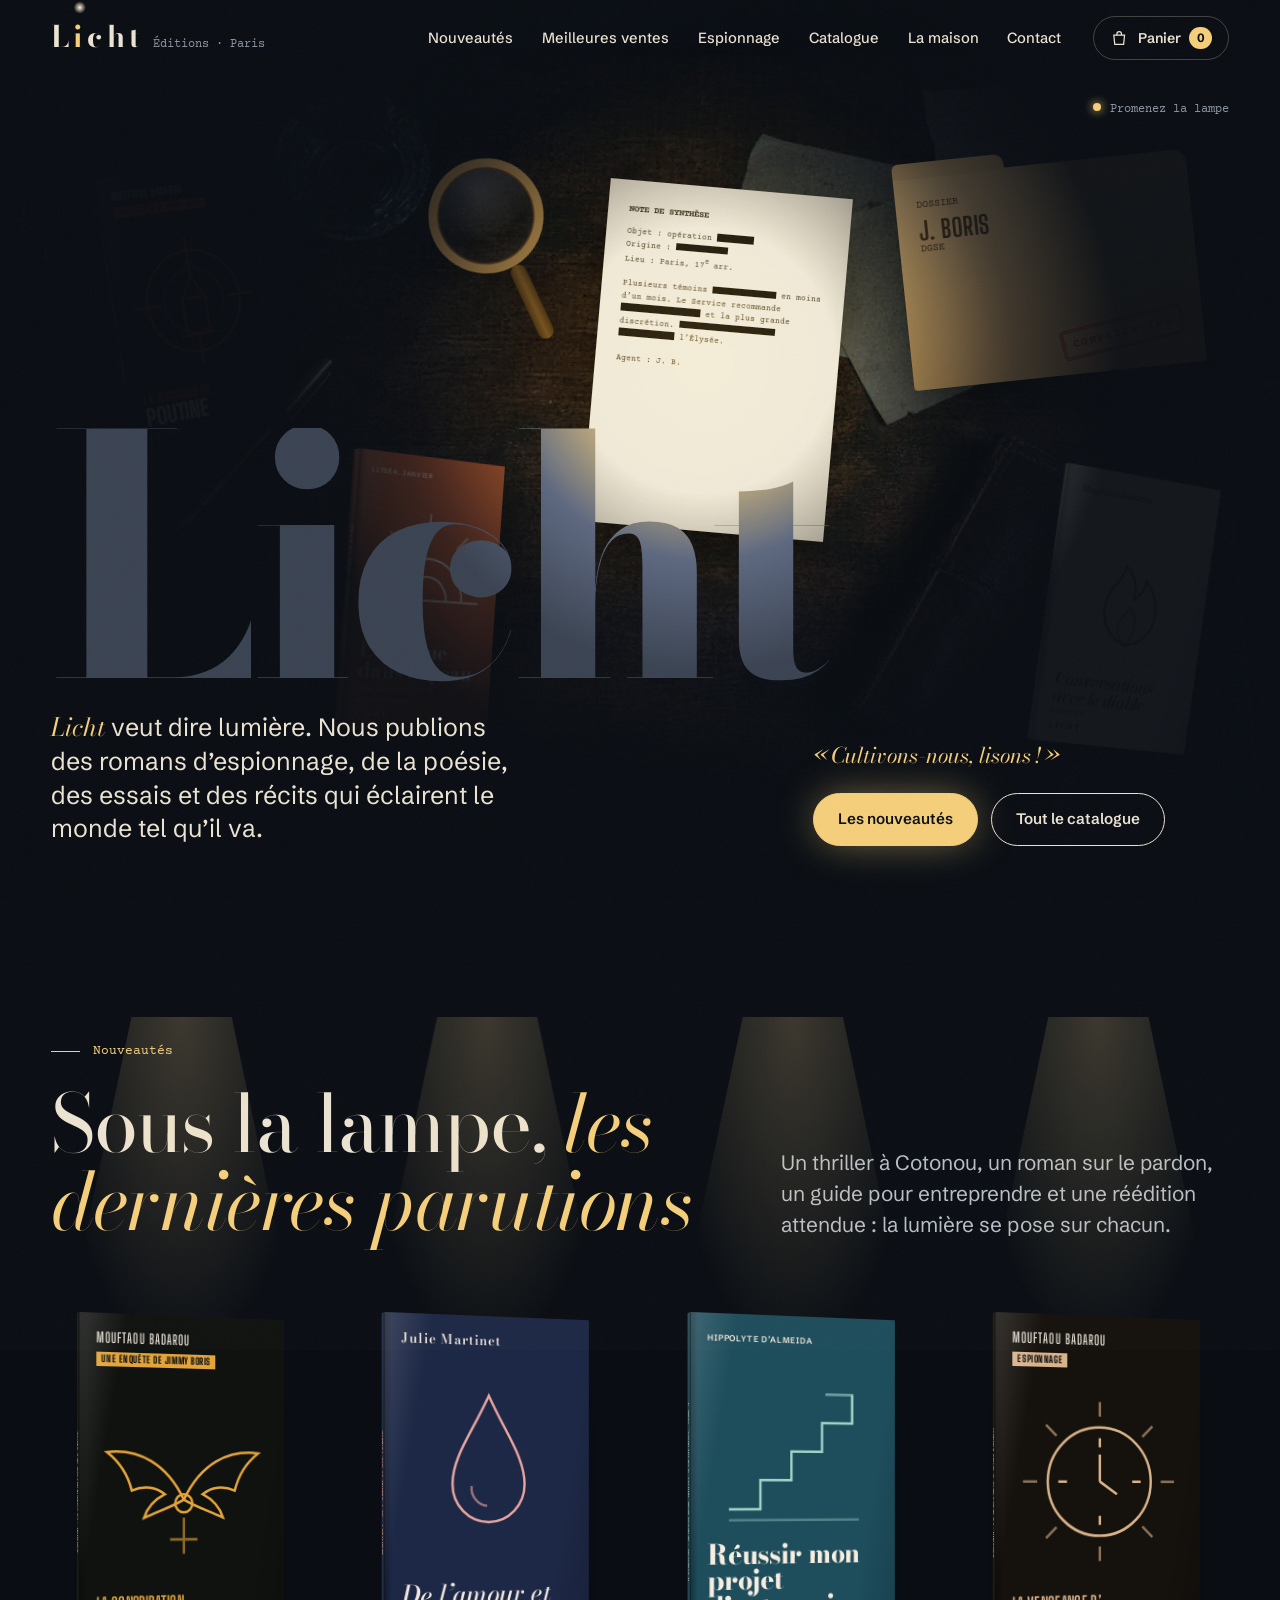
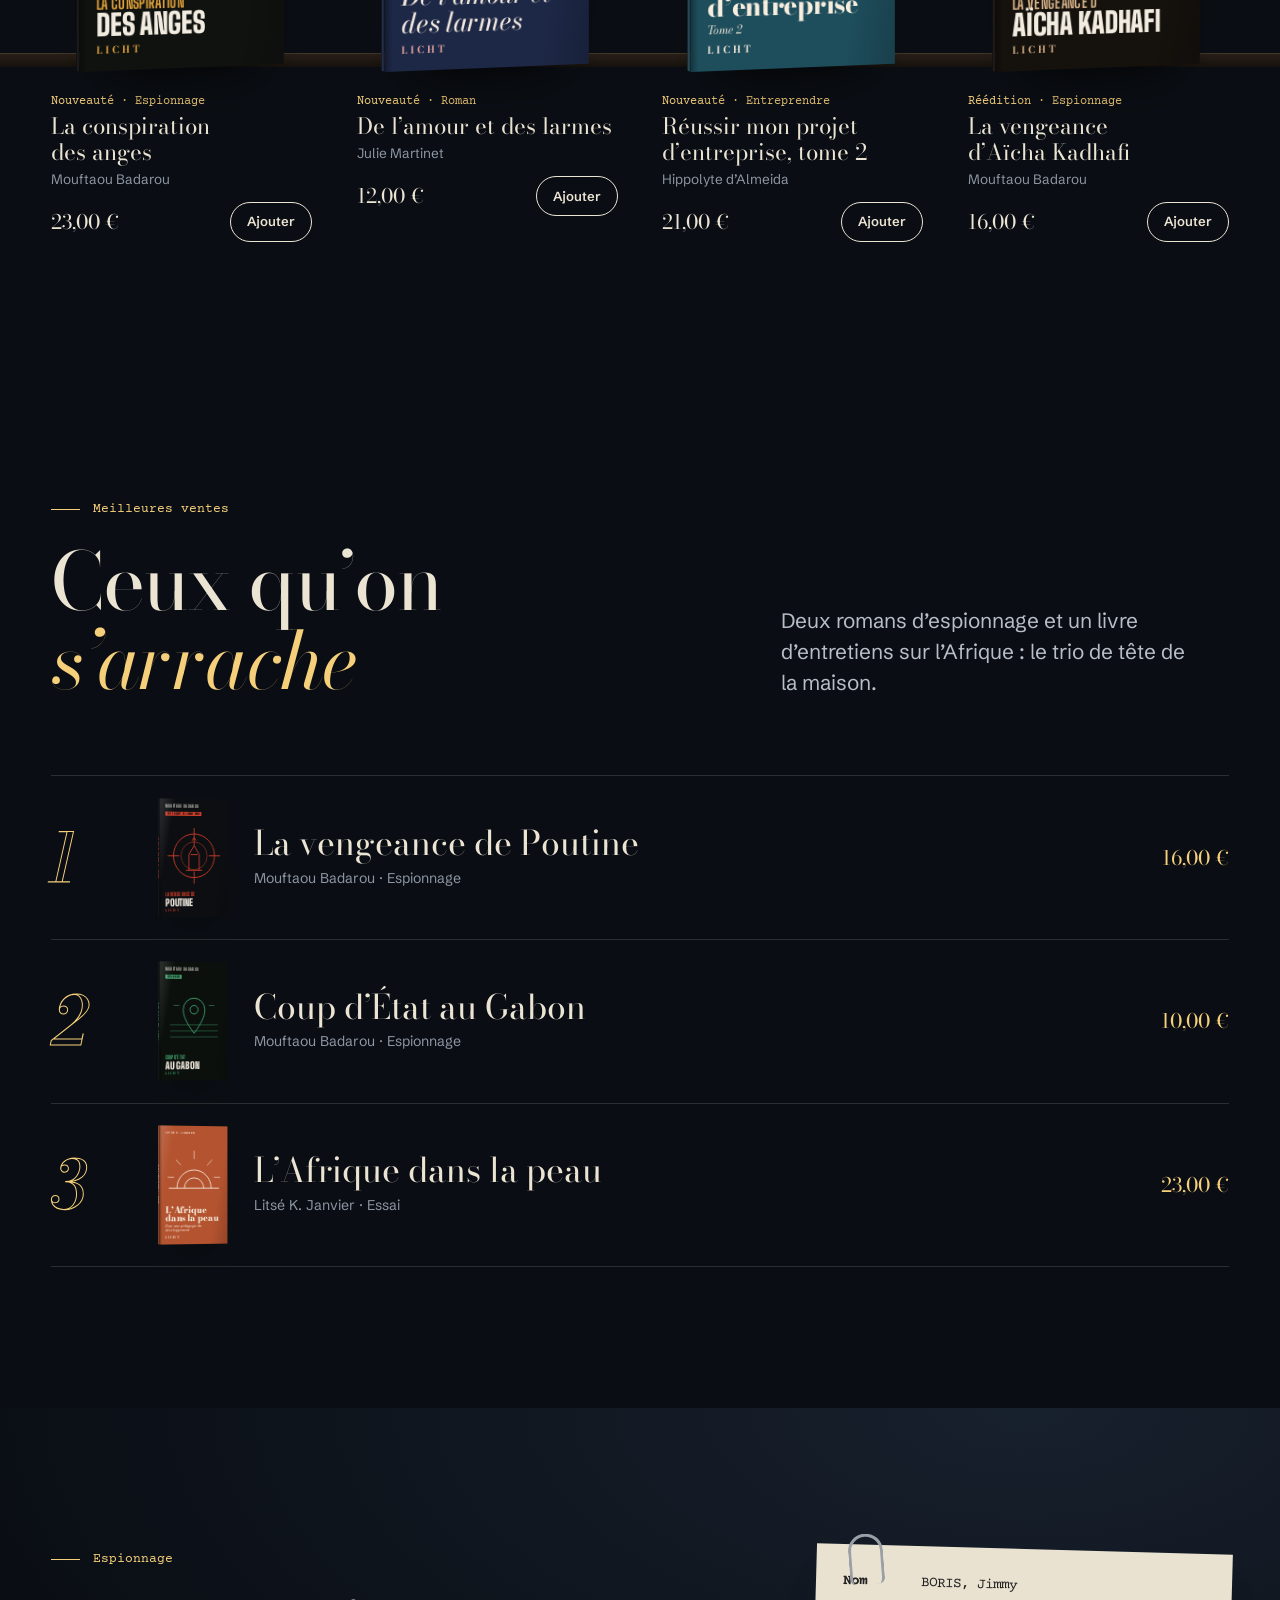
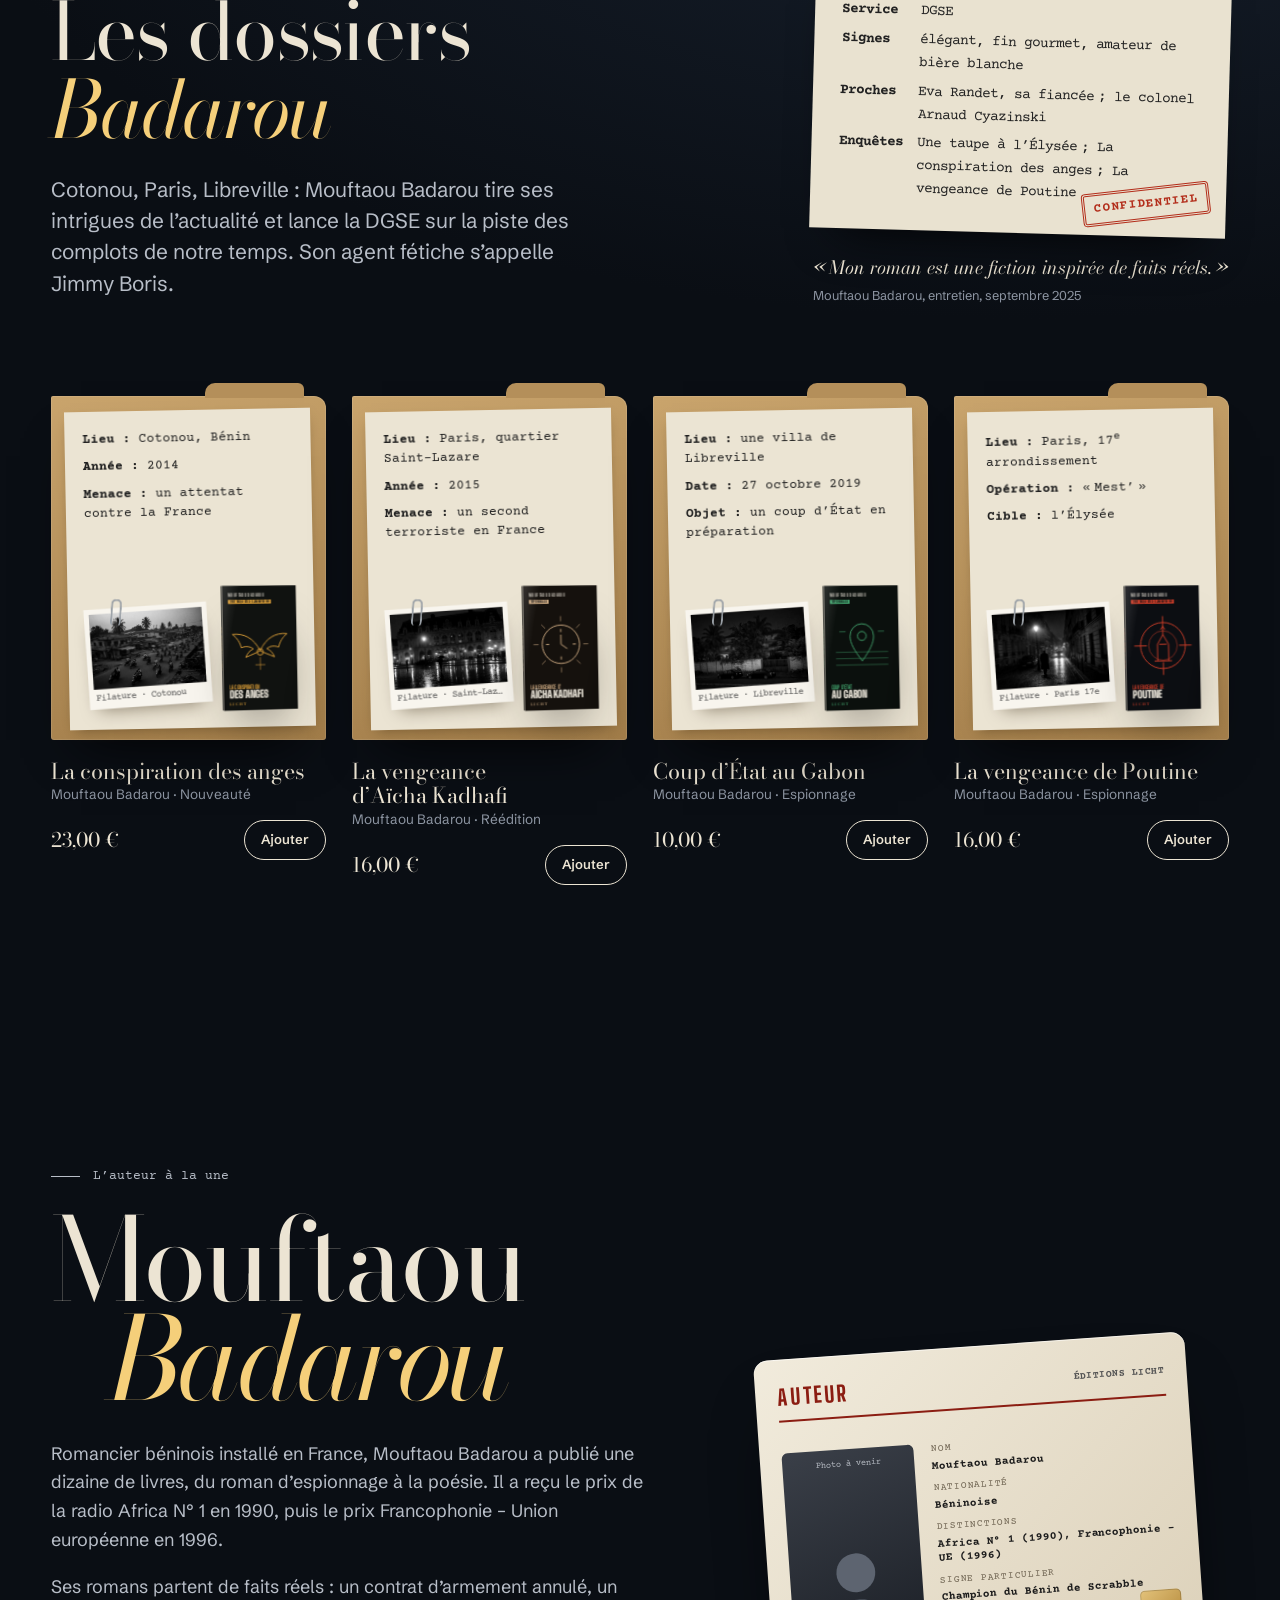
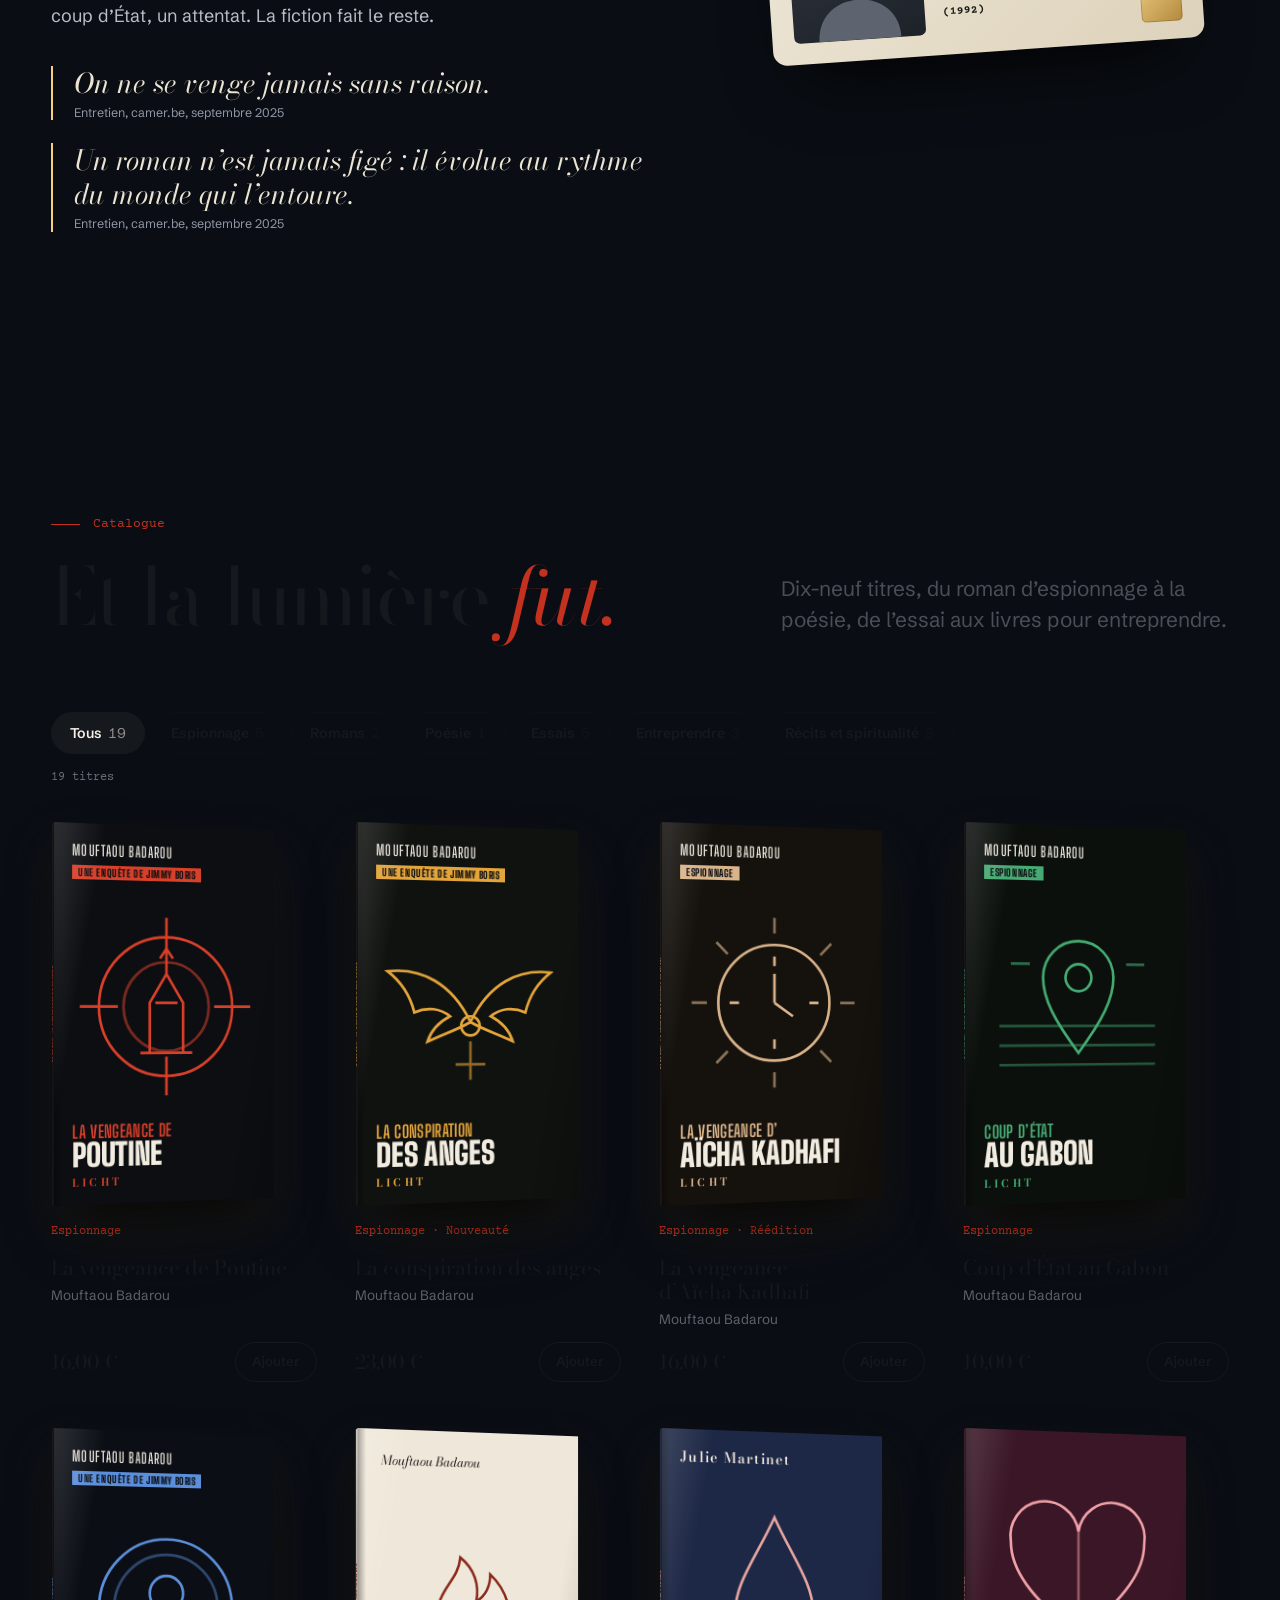
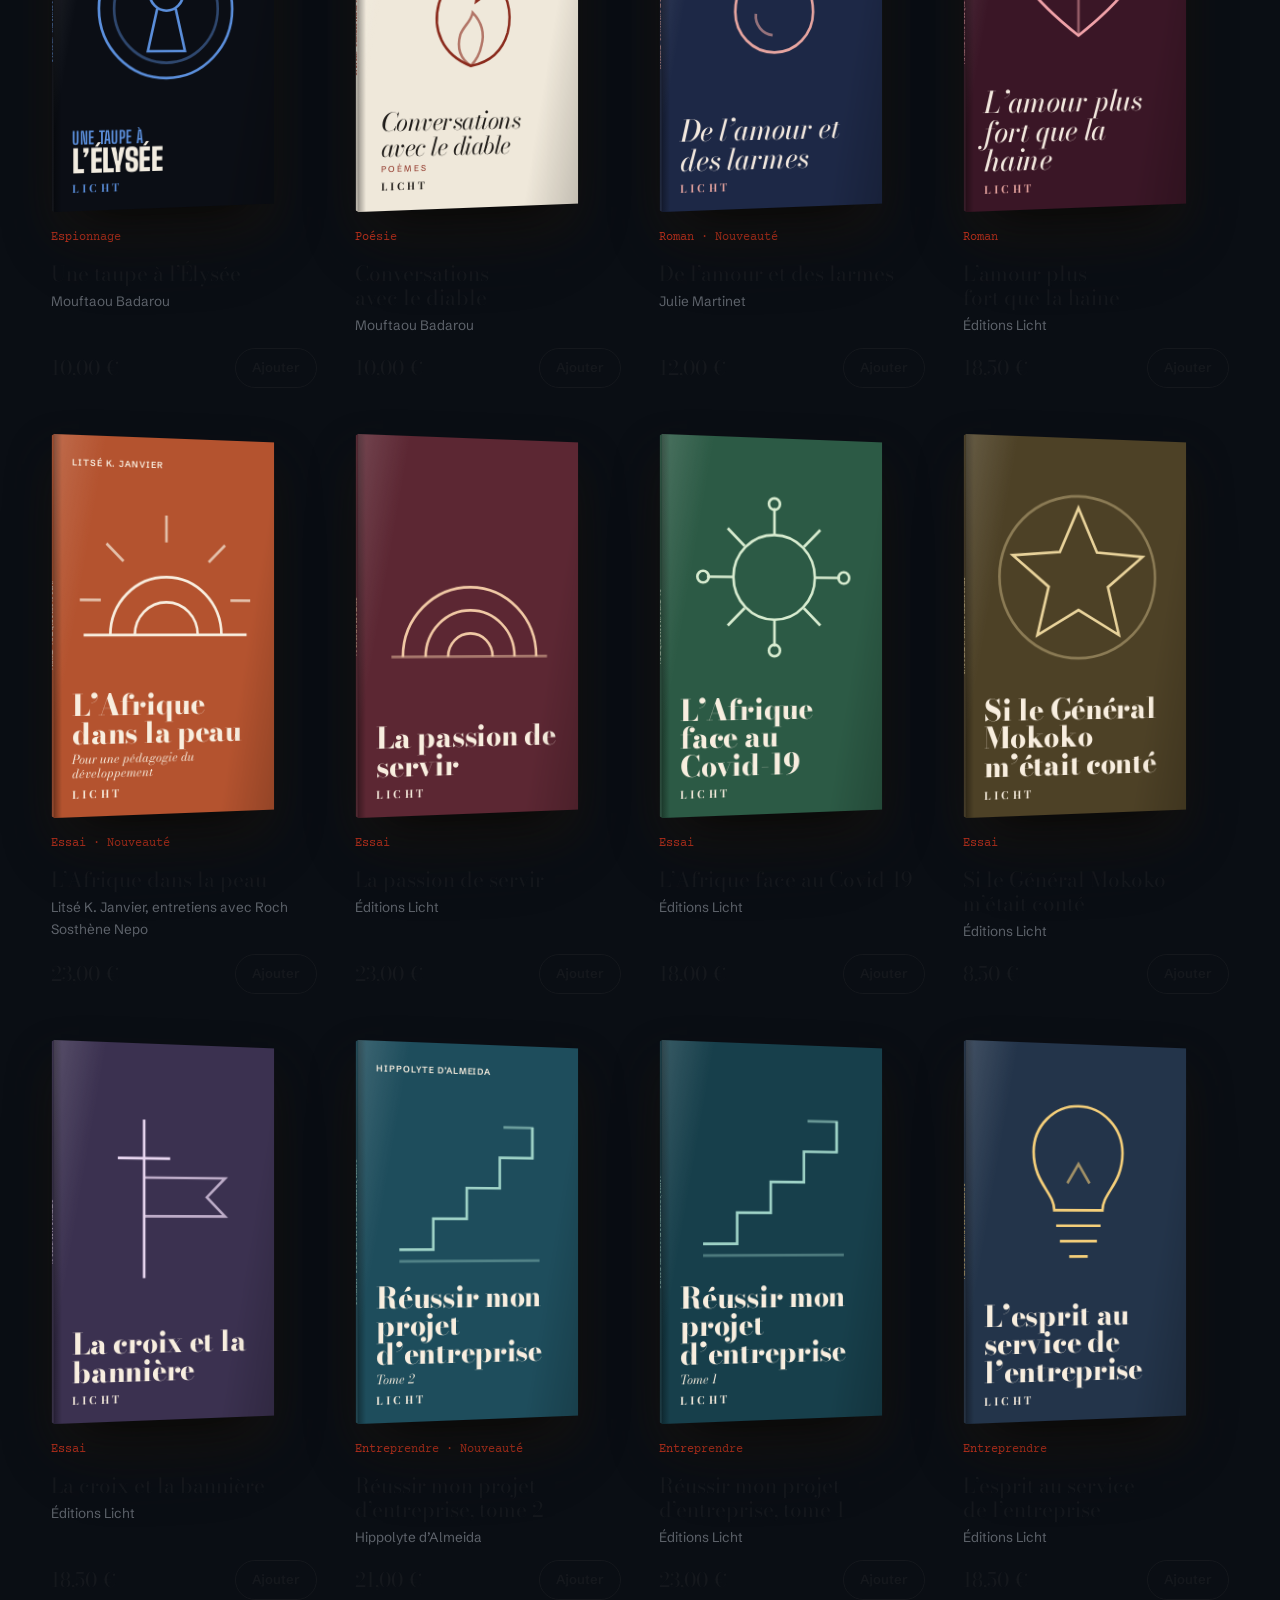
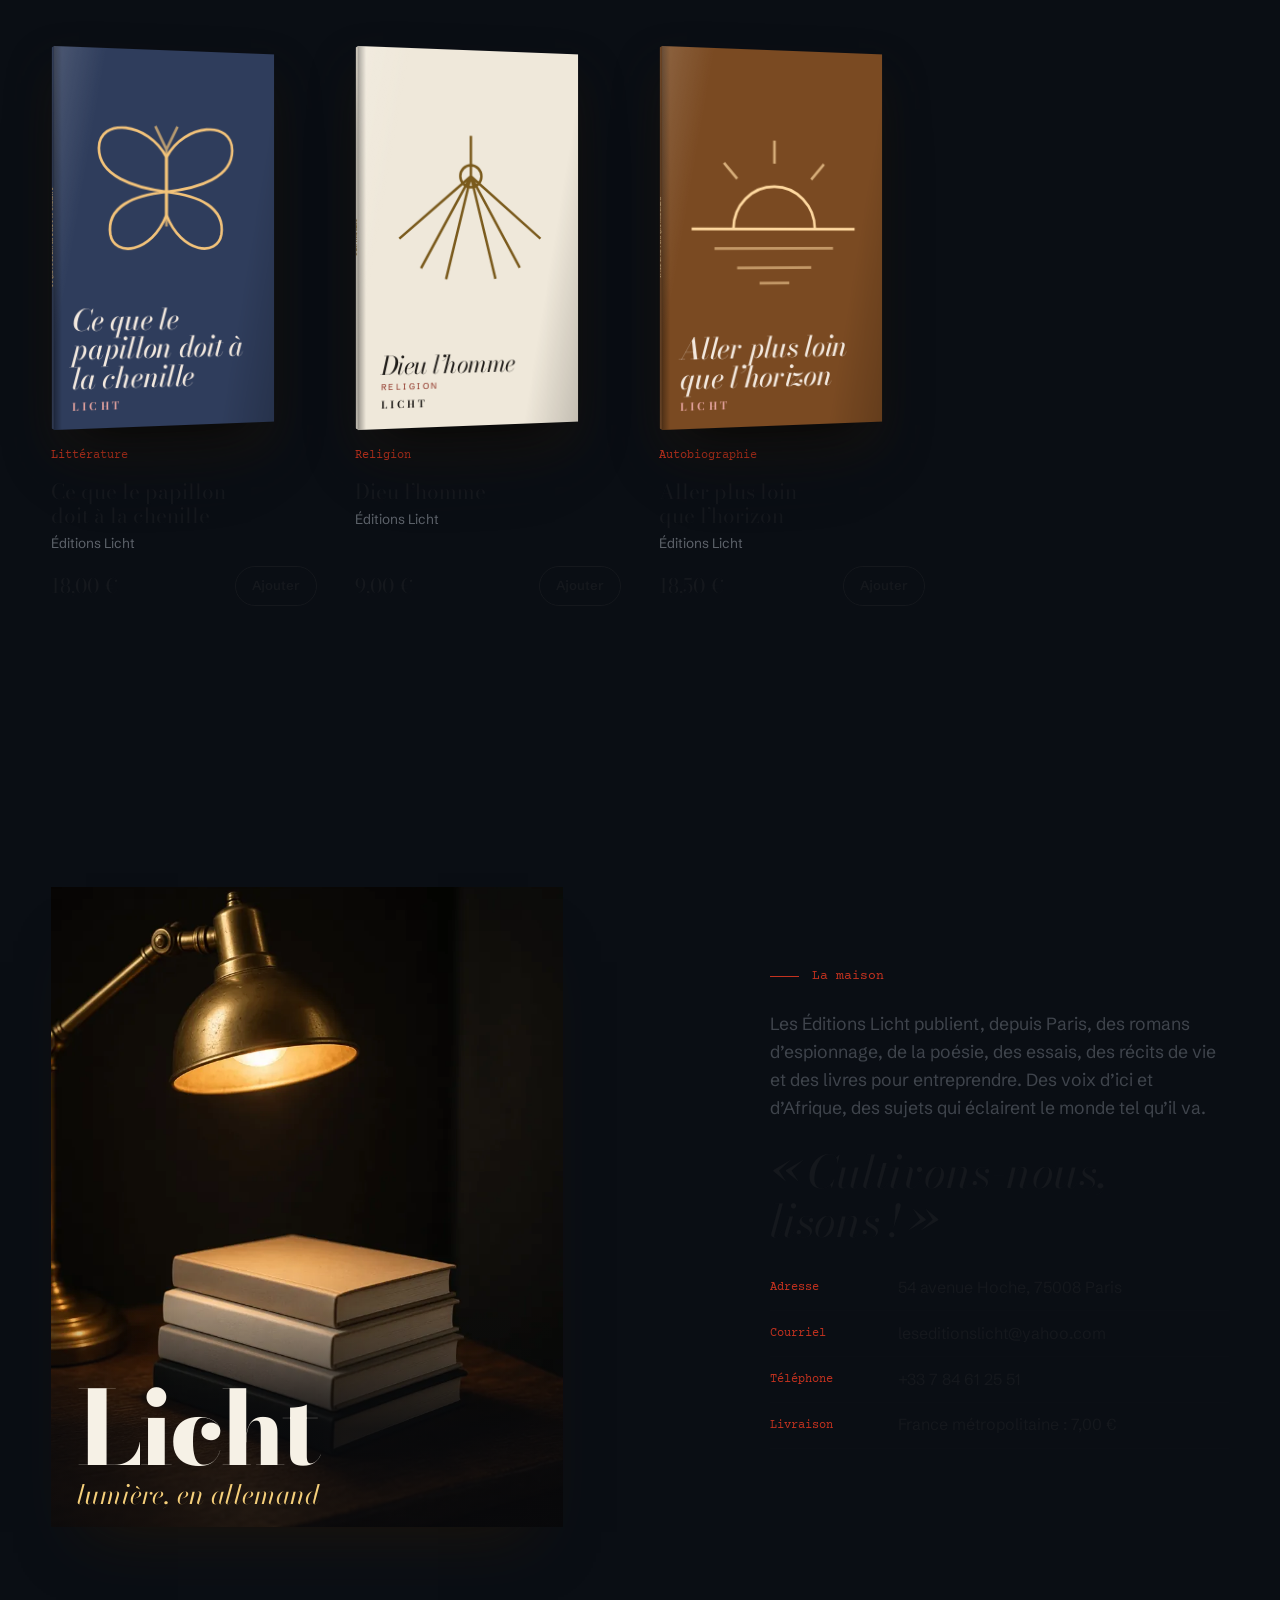
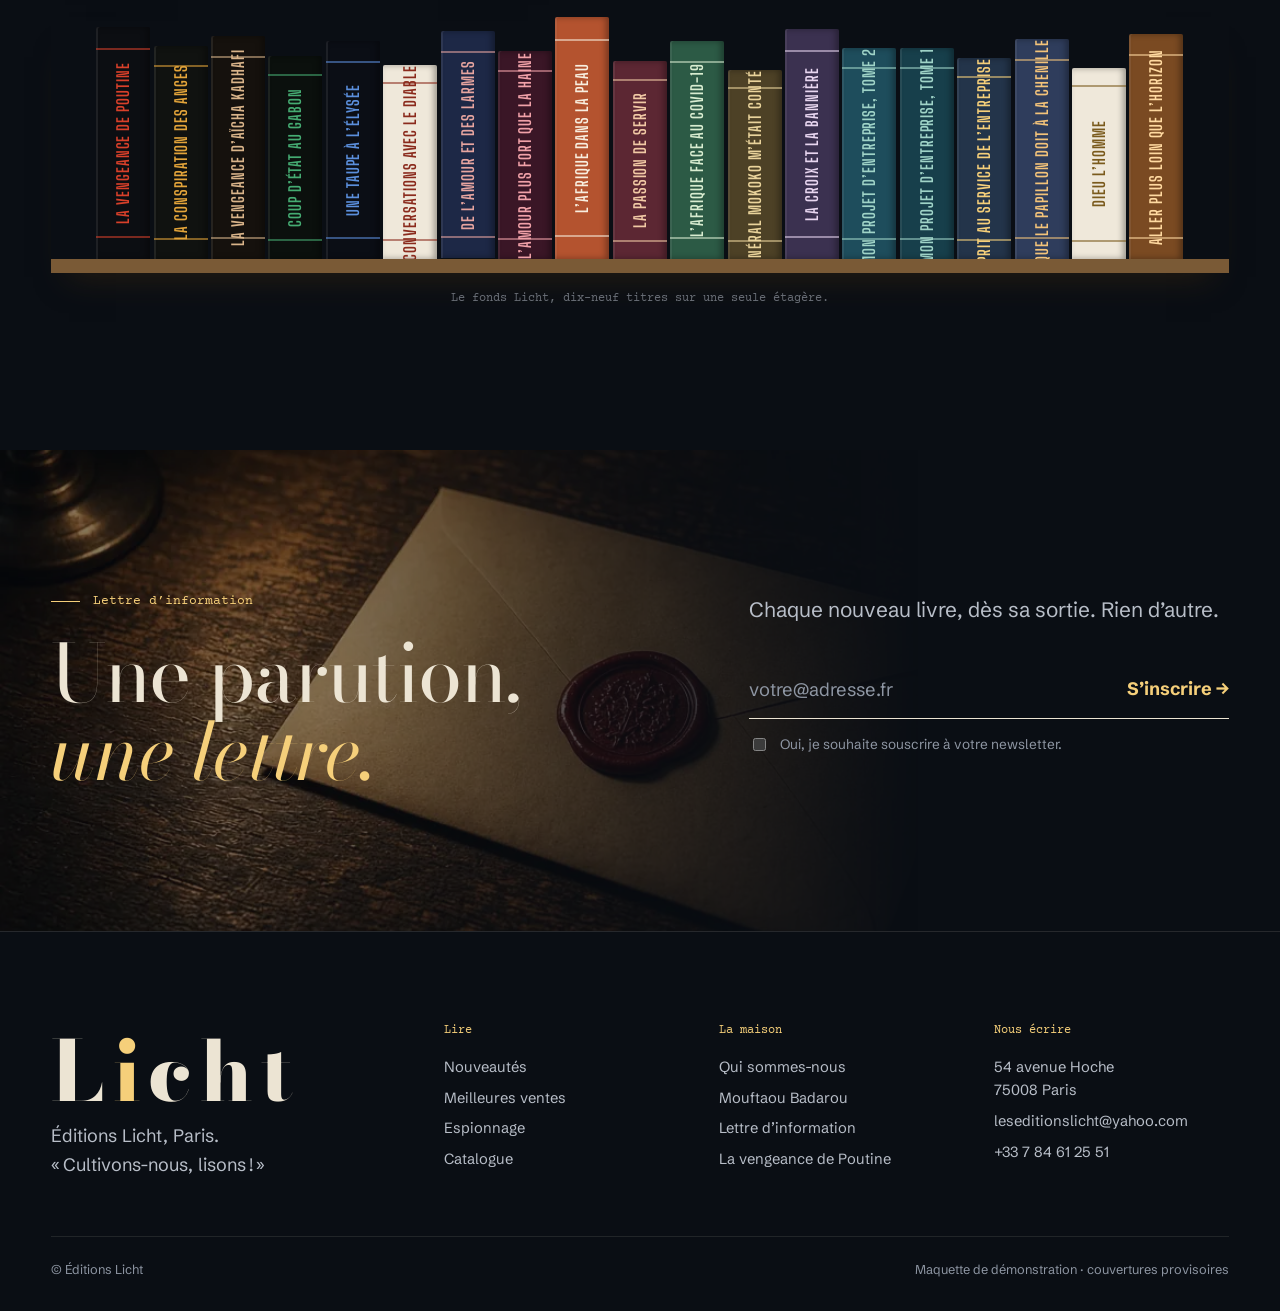
==== commit ac5773ec: "Images ambiance" ====
--- a/index.html
+++ b/index.html
@@ -25,7 +25,7 @@
 <main id="contenu" tabindex="-1">
 <section class="heros" aria-labelledby="heros-titre">
   <div class="heros__scene" aria-hidden="true">
-    <div class="objet objet--livre" style="left:15%;top:34%;--rot:-9deg"><div class="livre" style="--epx:16px;--fond-dos:#0c0e12;--c-tranche:#d8402a;--ry:-26deg" aria-hidden="true"><div class="livre__objet"><div class="livre__face"><div class="couv couv--serie" data-couv="poutine" style="--c:#d8402a;--fond-couv:#0c0e12"><span class="couv__auteur">Mouftaou Badarou</span><span class="couv__bande">Une enquête de Jimmy Boris</span><svg class="couv__embleme" viewBox="0 0 100 100" aria-hidden="true"><circle cx="50" cy="52" r="36"/><circle cx="50" cy="52" r="23" opacity=".55"/><path d="M50 6v20M50 78v20M4 52h20M76 52h20"/><path d="M41 76V50l9-15 9 15v26M36 76h28M44 50h12M50 35v-9M46.5 27 50 22l3.5 5"/></svg><span class="couv__titre"><small>La vengeance de</small>Poutine</span><span class="couv__editeur">Licht</span></div></div><div class="livre__dos"></div><div class="livre__tranche"><span>Badarou · La vengeance de Poutine</span></div><div class="livre__pages"></div></div></div></div>
+    <div class="objet objet--livre" style="left:15%;top:34%;--rot:-9deg"><div class="livre" style="--epx:16px;--fond-dos:#0c0e12;--c-tranche:#d8402a;--ry:24deg" aria-hidden="true"><div class="livre__objet"><div class="livre__face"><div class="couv couv--serie" data-couv="poutine" style="--c:#d8402a;--fond-couv:#0c0e12"><span class="couv__auteur">Mouftaou Badarou</span><span class="couv__bande">Une enquête de Jimmy Boris</span><svg class="couv__embleme" viewBox="0 0 100 100" aria-hidden="true"><circle cx="50" cy="52" r="36"/><circle cx="50" cy="52" r="23" opacity=".55"/><path d="M50 6v20M50 78v20M4 52h20M76 52h20"/><path d="M41 76V50l9-15 9 15v26M36 76h28M44 50h12M50 35v-9M46.5 27 50 22l3.5 5"/></svg><span class="couv__titre"><small>La vengeance de</small>Poutine</span><span class="couv__editeur">Licht</span></div></div><div class="livre__dos"></div><div class="livre__tranche"><span>Badarou · La vengeance de Poutine</span></div><div class="livre__pages"></div></div></div></div>
     <div class="objet objet--loupe" style="left:38%;top:24%;--rot:20deg"></div>
     <div class="objet objet--feuille" style="left:56%;top:40%;--rot:5deg"><b>NOTE DE SYNTHÈSE</b>Objet : opération <span class="caviar-fixe" style="width:4.6em"></span><br>Origine : <span class="caviar-fixe" style="width:6.5em"></span><br>Lieu : Paris, 17<sup>e</sup> arr.<br><br>Plusieurs témoins <span class="caviar-fixe" style="width:8em"></span> en moins d’un mois. Le Service recommande <span class="caviar-fixe" style="width:10em"></span> et la plus grande discrétion. <span class="caviar-fixe" style="width:12em"></span> <span class="caviar-fixe" style="width:7em"></span> l’Élysée.<br><br>Agent : J. B.</div>
     <div class="objet objet--chemise" style="left:82%;top:30%;--rot:-6deg">DOSSIER<b>J. BORIS</b>DGSE<span class="tampon">Confidentiel</span></div>
@@ -126,7 +126,7 @@
     </div>
     <ul class="dossiers"><li class="dossier" id="dossier-cotonou">
         <div class="dossier__lien"><div class="dossier__chemise">
-          <div class="dossier__interieur"><p class="dossier__ligne"><b>Lieu :</b> <span class="caviar">Cotonou, Bénin</span></p><p class="dossier__ligne"><b>Année :</b> <span class="caviar">2014</span></p><p class="dossier__ligne"><b>Menace :</b> <span class="caviar">un attentat contre la France</span></p><div class="livre" style="--epx:5px;--fond-dos:#101210;--c-tranche:#e3a43a" aria-hidden="true"><div class="livre__objet"><div class="livre__face"><div class="couv couv--serie" data-couv="conspiration" style="--c:#e3a43a;--fond-couv:#101210"><span class="couv__auteur">Mouftaou Badarou</span><span class="couv__bande">Une enquête de Jimmy Boris</span><svg class="couv__embleme" viewBox="0 0 100 100" aria-hidden="true"><path d="M50 60C40 40 24 32 6 34c8 6 12 13 14 21 7-3 14-2 19 2-6 3-10 7-12 13 9-4 16-6 23-10z"/><path d="M50 60c10-20 26-28 44-26-8 6-12 13-14 21-7-3-14-2-19 2 6 3 10 7 12 13-9-4-16-6-23-10z"/><circle cx="50" cy="62" r="5"/><path d="M50 70v20M42 82h16" opacity=".6"/></svg><span class="couv__titre"><small>La conspiration</small>des anges</span><span class="couv__editeur">Licht</span></div></div><div class="livre__dos"></div><div class="livre__tranche"><span>Badarou · La conspiration des anges</span></div><div class="livre__pages"></div></div></div></div>
+          <div class="dossier__interieur"><p class="dossier__ligne"><b>Lieu :</b> <span class="caviar">Cotonou, Bénin</span></p><p class="dossier__ligne"><b>Année :</b> <span class="caviar">2014</span></p><p class="dossier__ligne"><b>Menace :</b> <span class="caviar">un attentat contre la France</span></p><div class="dossier__pieces"><figure class="dossier__photo"><img src="assets/img/dossier-cotonou.webp" alt="" width="720" height="483" loading="lazy" decoding="async"><figcaption>Filature · Cotonou</figcaption></figure><div class="livre" style="--epx:5px;--fond-dos:#101210;--c-tranche:#e3a43a" aria-hidden="true"><div class="livre__objet"><div class="livre__face"><div class="couv couv--serie" data-couv="conspiration" style="--c:#e3a43a;--fond-couv:#101210"><span class="couv__auteur">Mouftaou Badarou</span><span class="couv__bande">Une enquête de Jimmy Boris</span><svg class="couv__embleme" viewBox="0 0 100 100" aria-hidden="true"><path d="M50 60C40 40 24 32 6 34c8 6 12 13 14 21 7-3 14-2 19 2-6 3-10 7-12 13 9-4 16-6 23-10z"/><path d="M50 60c10-20 26-28 44-26-8 6-12 13-14 21-7-3-14-2-19 2 6 3 10 7 12 13-9-4-16-6-23-10z"/><circle cx="50" cy="62" r="5"/><path d="M50 70v20M42 82h16" opacity=".6"/></svg><span class="couv__titre"><small>La conspiration</small>des anges</span><span class="couv__editeur">Licht</span></div></div><div class="livre__dos"></div><div class="livre__tranche"><span>Badarou · La conspiration des anges</span></div><div class="livre__pages"></div></div></div></div></div>
           <div class="dossier__rabat" aria-hidden="true"><span class="dossier__code">Dossier · Espionnage</span><span class="dossier__nom">Cotonou</span><span class="tampon">Confidentiel</span></div>
         </div></div>
         <div class="dossier__legende">
@@ -136,7 +136,7 @@
         </div>
       </li><li class="dossier" id="dossier-saint-lazare">
         <div class="dossier__lien"><div class="dossier__chemise">
-          <div class="dossier__interieur"><p class="dossier__ligne"><b>Lieu :</b> <span class="caviar">Paris, quartier Saint-Lazare</span></p><p class="dossier__ligne"><b>Année :</b> <span class="caviar">2015</span></p><p class="dossier__ligne"><b>Menace :</b> <span class="caviar">un second terroriste en France</span></p><div class="livre" style="--epx:5px;--fond-dos:#15110d;--c-tranche:#d9b48a" aria-hidden="true"><div class="livre__objet"><div class="livre__face"><div class="couv couv--serie" data-couv="aicha" style="--c:#d9b48a;--fond-couv:#15110d"><span class="couv__auteur">Mouftaou Badarou</span><span class="couv__bande">Espionnage</span><svg class="couv__embleme" viewBox="0 0 100 100" aria-hidden="true"><circle cx="50" cy="50" r="30"/><path d="M50 26v5M50 69v5M26 50h5M69 50h5M50 50V35M50 50l10 7"/><path d="M50 6v8M50 86v8M6 50h8M86 50h8M19 19l6 6M75 75l6 6M81 19l-6 6M25 75l-6 6" opacity=".6"/></svg><span class="couv__titre"><small>La vengeance d’</small>Aïcha Kadhafi</span><span class="couv__editeur">Licht</span></div></div><div class="livre__dos"></div><div class="livre__tranche"><span>Badarou · La vengeance d’Aïcha Kadhafi</span></div><div class="livre__pages"></div></div></div></div>
+          <div class="dossier__interieur"><p class="dossier__ligne"><b>Lieu :</b> <span class="caviar">Paris, quartier Saint-Lazare</span></p><p class="dossier__ligne"><b>Année :</b> <span class="caviar">2015</span></p><p class="dossier__ligne"><b>Menace :</b> <span class="caviar">un second terroriste en France</span></p><div class="dossier__pieces"><figure class="dossier__photo"><img src="assets/img/dossier-saint-lazare.webp" alt="" width="720" height="483" loading="lazy" decoding="async"><figcaption>Filature · Saint-Lazare</figcaption></figure><div class="livre" style="--epx:5px;--fond-dos:#15110d;--c-tranche:#d9b48a" aria-hidden="true"><div class="livre__objet"><div class="livre__face"><div class="couv couv--serie" data-couv="aicha" style="--c:#d9b48a;--fond-couv:#15110d"><span class="couv__auteur">Mouftaou Badarou</span><span class="couv__bande">Espionnage</span><svg class="couv__embleme" viewBox="0 0 100 100" aria-hidden="true"><circle cx="50" cy="50" r="30"/><path d="M50 26v5M50 69v5M26 50h5M69 50h5M50 50V35M50 50l10 7"/><path d="M50 6v8M50 86v8M6 50h8M86 50h8M19 19l6 6M75 75l6 6M81 19l-6 6M25 75l-6 6" opacity=".6"/></svg><span class="couv__titre"><small>La vengeance d’</small>Aïcha Kadhafi</span><span class="couv__editeur">Licht</span></div></div><div class="livre__dos"></div><div class="livre__tranche"><span>Badarou · La vengeance d’Aïcha Kadhafi</span></div><div class="livre__pages"></div></div></div></div></div>
           <div class="dossier__rabat" aria-hidden="true"><span class="dossier__code">Dossier · Espionnage</span><span class="dossier__nom">Saint-<br>Lazare</span><span class="tampon">Confidentiel</span></div>
         </div></div>
         <div class="dossier__legende">
@@ -146,7 +146,7 @@
         </div>
       </li><li class="dossier" id="dossier-gabon">
         <div class="dossier__lien"><div class="dossier__chemise">
-          <div class="dossier__interieur"><p class="dossier__ligne"><b>Lieu :</b> <span class="caviar">une villa de Libreville</span></p><p class="dossier__ligne"><b>Date :</b> <span class="caviar">27 octobre 2019</span></p><p class="dossier__ligne"><b>Objet :</b> <span class="caviar">un coup d’État en préparation</span></p><div class="livre" style="--epx:5px;--fond-dos:#0b100d;--c-tranche:#45ab72" aria-hidden="true"><div class="livre__objet"><div class="livre__face"><div class="couv couv--serie" data-couv="gabon" style="--c:#45ab72;--fond-couv:#0b100d"><span class="couv__auteur">Mouftaou Badarou</span><span class="couv__bande">Espionnage</span><svg class="couv__embleme" viewBox="0 0 100 100" aria-hidden="true"><path d="M8 62h84M8 72h84M8 82h84" opacity=".45"/><path d="M50 76C37 59 31 48 31 37a19 19 0 0 1 38 0c0 11-6 22-19 39z"/><circle cx="50" cy="37" r="7"/><path d="M14 30h10M76 30h10" opacity=".6"/></svg><span class="couv__titre"><small>Coup d’État</small>au Gabon</span><span class="couv__editeur">Licht</span></div></div><div class="livre__dos"></div><div class="livre__tranche"><span>Badarou · Coup d’État au Gabon</span></div><div class="livre__pages"></div></div></div></div>
+          <div class="dossier__interieur"><p class="dossier__ligne"><b>Lieu :</b> <span class="caviar">une villa de Libreville</span></p><p class="dossier__ligne"><b>Date :</b> <span class="caviar">27 octobre 2019</span></p><p class="dossier__ligne"><b>Objet :</b> <span class="caviar">un coup d’État en préparation</span></p><div class="dossier__pieces"><figure class="dossier__photo"><img src="assets/img/dossier-libreville.webp" alt="" width="720" height="483" loading="lazy" decoding="async"><figcaption>Filature · Libreville</figcaption></figure><div class="livre" style="--epx:5px;--fond-dos:#0b100d;--c-tranche:#45ab72" aria-hidden="true"><div class="livre__objet"><div class="livre__face"><div class="couv couv--serie" data-couv="gabon" style="--c:#45ab72;--fond-couv:#0b100d"><span class="couv__auteur">Mouftaou Badarou</span><span class="couv__bande">Espionnage</span><svg class="couv__embleme" viewBox="0 0 100 100" aria-hidden="true"><path d="M8 62h84M8 72h84M8 82h84" opacity=".45"/><path d="M50 76C37 59 31 48 31 37a19 19 0 0 1 38 0c0 11-6 22-19 39z"/><circle cx="50" cy="37" r="7"/><path d="M14 30h10M76 30h10" opacity=".6"/></svg><span class="couv__titre"><small>Coup d’État</small>au Gabon</span><span class="couv__editeur">Licht</span></div></div><div class="livre__dos"></div><div class="livre__tranche"><span>Badarou · Coup d’État au Gabon</span></div><div class="livre__pages"></div></div></div></div></div>
           <div class="dossier__rabat" aria-hidden="true"><span class="dossier__code">Dossier · Espionnage</span><span class="dossier__nom">Libreville</span><span class="tampon">Confidentiel</span></div>
         </div></div>
         <div class="dossier__legende">
@@ -156,7 +156,7 @@
         </div>
       </li><li class="dossier" id="dossier-mest">
         <a class="dossier__lien" href="livre/la-vengeance-de-poutine.html" tabindex="-1"><div class="dossier__chemise">
-          <div class="dossier__interieur"><p class="dossier__ligne"><b>Lieu :</b> <span class="caviar">Paris, 17<sup>e</sup> arrondissement</span></p><p class="dossier__ligne"><b>Opération :</b> <span class="caviar">« Mest’ »</span></p><p class="dossier__ligne"><b>Cible :</b> <span class="caviar">l’Élysée</span></p><div class="livre" style="--epx:5px;--fond-dos:#0c0e12;--c-tranche:#d8402a" aria-hidden="true"><div class="livre__objet"><div class="livre__face"><div class="couv couv--serie" data-couv="poutine" style="--c:#d8402a;--fond-couv:#0c0e12"><span class="couv__auteur">Mouftaou Badarou</span><span class="couv__bande">Une enquête de Jimmy Boris</span><svg class="couv__embleme" viewBox="0 0 100 100" aria-hidden="true"><circle cx="50" cy="52" r="36"/><circle cx="50" cy="52" r="23" opacity=".55"/><path d="M50 6v20M50 78v20M4 52h20M76 52h20"/><path d="M41 76V50l9-15 9 15v26M36 76h28M44 50h12M50 35v-9M46.5 27 50 22l3.5 5"/></svg><span class="couv__titre"><small>La vengeance de</small>Poutine</span><span class="couv__editeur">Licht</span></div></div><div class="livre__dos"></div><div class="livre__tranche"><span>Badarou · La vengeance de Poutine</span></div><div class="livre__pages"></div></div></div></div>
+          <div class="dossier__interieur"><p class="dossier__ligne"><b>Lieu :</b> <span class="caviar">Paris, 17<sup>e</sup> arrondissement</span></p><p class="dossier__ligne"><b>Opération :</b> <span class="caviar">« Mest’ »</span></p><p class="dossier__ligne"><b>Cible :</b> <span class="caviar">l’Élysée</span></p><div class="dossier__pieces"><figure class="dossier__photo"><img src="assets/img/dossier-paris17.webp" alt="" width="720" height="483" loading="lazy" decoding="async"><figcaption>Filature · Paris 17e</figcaption></figure><div class="livre" style="--epx:5px;--fond-dos:#0c0e12;--c-tranche:#d8402a" aria-hidden="true"><div class="livre__objet"><div class="livre__face"><div class="couv couv--serie" data-couv="poutine" style="--c:#d8402a;--fond-couv:#0c0e12"><span class="couv__auteur">Mouftaou Badarou</span><span class="couv__bande">Une enquête de Jimmy Boris</span><svg class="couv__embleme" viewBox="0 0 100 100" aria-hidden="true"><circle cx="50" cy="52" r="36"/><circle cx="50" cy="52" r="23" opacity=".55"/><path d="M50 6v20M50 78v20M4 52h20M76 52h20"/><path d="M41 76V50l9-15 9 15v26M36 76h28M44 50h12M50 35v-9M46.5 27 50 22l3.5 5"/></svg><span class="couv__titre"><small>La vengeance de</small>Poutine</span><span class="couv__editeur">Licht</span></div></div><div class="livre__dos"></div><div class="livre__tranche"><span>Badarou · La vengeance de Poutine</span></div><div class="livre__pages"></div></div></div></div></div>
           <div class="dossier__rabat" aria-hidden="true"><span class="dossier__code">Dossier · Espionnage</span><span class="dossier__nom">Mest’</span><span class="tampon">Confidentiel</span></div>
         </div></a>
         <div class="dossier__legende">
@@ -322,7 +322,10 @@
 
 <section class="section section--jour" id="maison" data-jour aria-labelledby="maison-titre">
   <div class="cadre maison">
-    <h2 class="maison__mot" id="maison-titre">Licht<small>lumière, en allemand</small></h2>
+    <figure class="maison__visuel">
+      <img src="assets/img/maison-lampe.webp" alt="Une lampe de bureau en laiton éclaire une pile de livres" width="784" height="1168" loading="lazy" decoding="async">
+      <figcaption><h2 class="maison__mot" id="maison-titre">Licht<small>lumière, en allemand</small></h2></figcaption>
+    </figure>
     <div class="maison__texte">
       <p class="surtitre">La maison</p>
       <p>Les Éditions Licht publient, depuis Paris, des romans d’espionnage, de la poésie, des essais, des récits de vie et des livres pour entreprendre. Des voix d’ici et d’Afrique, des sujets qui éclairent le monde tel qu’il va.</p>
@@ -340,7 +343,7 @@
     <p class="rangee__legende">Le fonds Licht, dix-neuf titres sur une seule étagère.</p>
   </div>
 </section>
-<section class="section" id="lettre" aria-labelledby="lettre-titre">
+<section class="section section--lettre" id="lettre" aria-labelledby="lettre-titre">
   <div class="cadre lettre">
     <div>
       <p class="surtitre">Lettre d’information</p>
--- a/css/licht.css
+++ b/css/licht.css
@@ -594,3 +594,41 @@
   .dossier__chemise { aspect-ratio: 4 / 3; }
   .dossier__interieur .livre { width: 30%; }
 }
+
+/* ---------- Images d'ambiance ---------- */
+.heros__scene { background: linear-gradient(rgba(10, 14, 20, .18), rgba(10, 14, 20, .18)), url("../assets/img/heros-bureau.webp") center / cover no-repeat, #0b0f15; }
+.heros__scene::before { opacity: .45; }
+@media (max-aspect-ratio: 4 / 5) {
+  .heros__scene { background: linear-gradient(rgba(10, 14, 20, .18), rgba(10, 14, 20, .18)), url("../assets/img/heros-bureau-mobile.webp") center / cover no-repeat, #0b0f15; }
+}
+
+.dossier__pieces { margin-top: auto; display: flex; align-items: flex-end; justify-content: space-between; gap: .5rem; }
+.dossier__pieces .livre { width: 36%; flex: none; margin: 0; align-self: auto; }
+.dossier__photo { position: relative; width: 58%; margin: 0 0 .4rem; padding: 5px 5px 0; background: #f8f5ee; box-shadow: 0 10px 18px -10px rgba(40, 25, 5, .55); transform: rotate(-3deg); }
+.dossier__photo::before { content: ""; position: absolute; z-index: 2; top: -.55rem; left: 22%; width: .7rem; height: 1.7rem; border: 2px solid #9aa0a6; border-radius: .4rem .4rem .3rem .3rem; border-bottom-width: 0; transform: rotate(8deg); }
+.dossier__photo img { display: block; width: 100%; aspect-ratio: 3 / 2; object-fit: cover; filter: grayscale(1) contrast(1.08); }
+.js .dossier__photo img { filter: grayscale(1) contrast(1.08) brightness(.12); transition: filter 2.2s ease .8s; }
+.js .dossier.ouvert .dossier__photo img { filter: grayscale(1) contrast(1.08) brightness(1); }
+.dossier__photo figcaption { padding: .25rem .1rem .3rem; font-family: var(--machine); font-size: .58rem; line-height: 1.2; color: #4d4d4d; white-space: nowrap; overflow: hidden; text-overflow: ellipsis; }
+@media (min-width: 40.01rem) and (max-width: 75rem) { .dossier__pieces .livre { width: 28%; } .dossier__photo { width: 52%; } }
+
+.maison__visuel { position: relative; margin: 0; width: min(100%, 32rem); aspect-ratio: 4 / 5; overflow: hidden; box-shadow: 0 40px 60px -35px rgba(40, 25, 5, .6); }
+.maison__visuel img { width: 100%; height: 100%; object-fit: cover; }
+.maison__visuel figcaption { position: absolute; left: 0; right: 0; bottom: 0; padding: 5rem 1.6rem 1.4rem; background: linear-gradient(rgba(8, 9, 12, 0), rgba(8, 9, 12, .82) 55%); }
+.maison__visuel .maison__mot { color: var(--papier-2); font-size: clamp(4rem, 2.4rem + 5vw, 7.5rem); }
+.maison__visuel .maison__mot small { color: var(--lumiere); font-size: .26em; margin-top: .5em; }
+
+.terrain__cote { display: grid; gap: 2rem; align-content: center; }
+.terrain__photo { margin: 0; position: relative; }
+.terrain__photo img { width: 100%; aspect-ratio: 16 / 10; object-fit: cover; filter: grayscale(1) contrast(1.05); }
+.terrain__photo figcaption { margin-top: .6rem; font-family: var(--machine); font-size: .75rem; color: var(--gris); }
+
+.fiche-tete::before { background: radial-gradient(circle 38vmax at var(--x) var(--y), rgba(245, 207, 122, .16), rgba(245, 207, 122, 0) 70%), linear-gradient(rgba(10, 14, 20, .55), rgba(10, 14, 20, .8) 70%, var(--nuit)), url("../assets/img/fiche-paris-nuit.webp") center top / cover no-repeat, var(--nuit); }
+
+.section--lettre { isolation: isolate; overflow: hidden; }
+.section--lettre::before { content: ""; position: absolute; inset: 0; z-index: -1; background: url("../assets/img/lettre-enveloppe.webp") 20% center / cover no-repeat; opacity: .5; -webkit-mask-image: linear-gradient(90deg, #000 0%, #000 25%, transparent 72%); mask-image: linear-gradient(90deg, #000 0%, #000 25%, transparent 72%); }
+@media (max-width: 63.99rem) {
+  .section--lettre::before { background-position: center top; background-size: 100% auto; -webkit-mask-image: linear-gradient(180deg, #000 0%, transparent 55%); mask-image: linear-gradient(180deg, #000 0%, transparent 55%); }
+  .maison__visuel { justify-self: center; }
+}
+.dossier__photo img, .terrain__photo img { height: auto; }
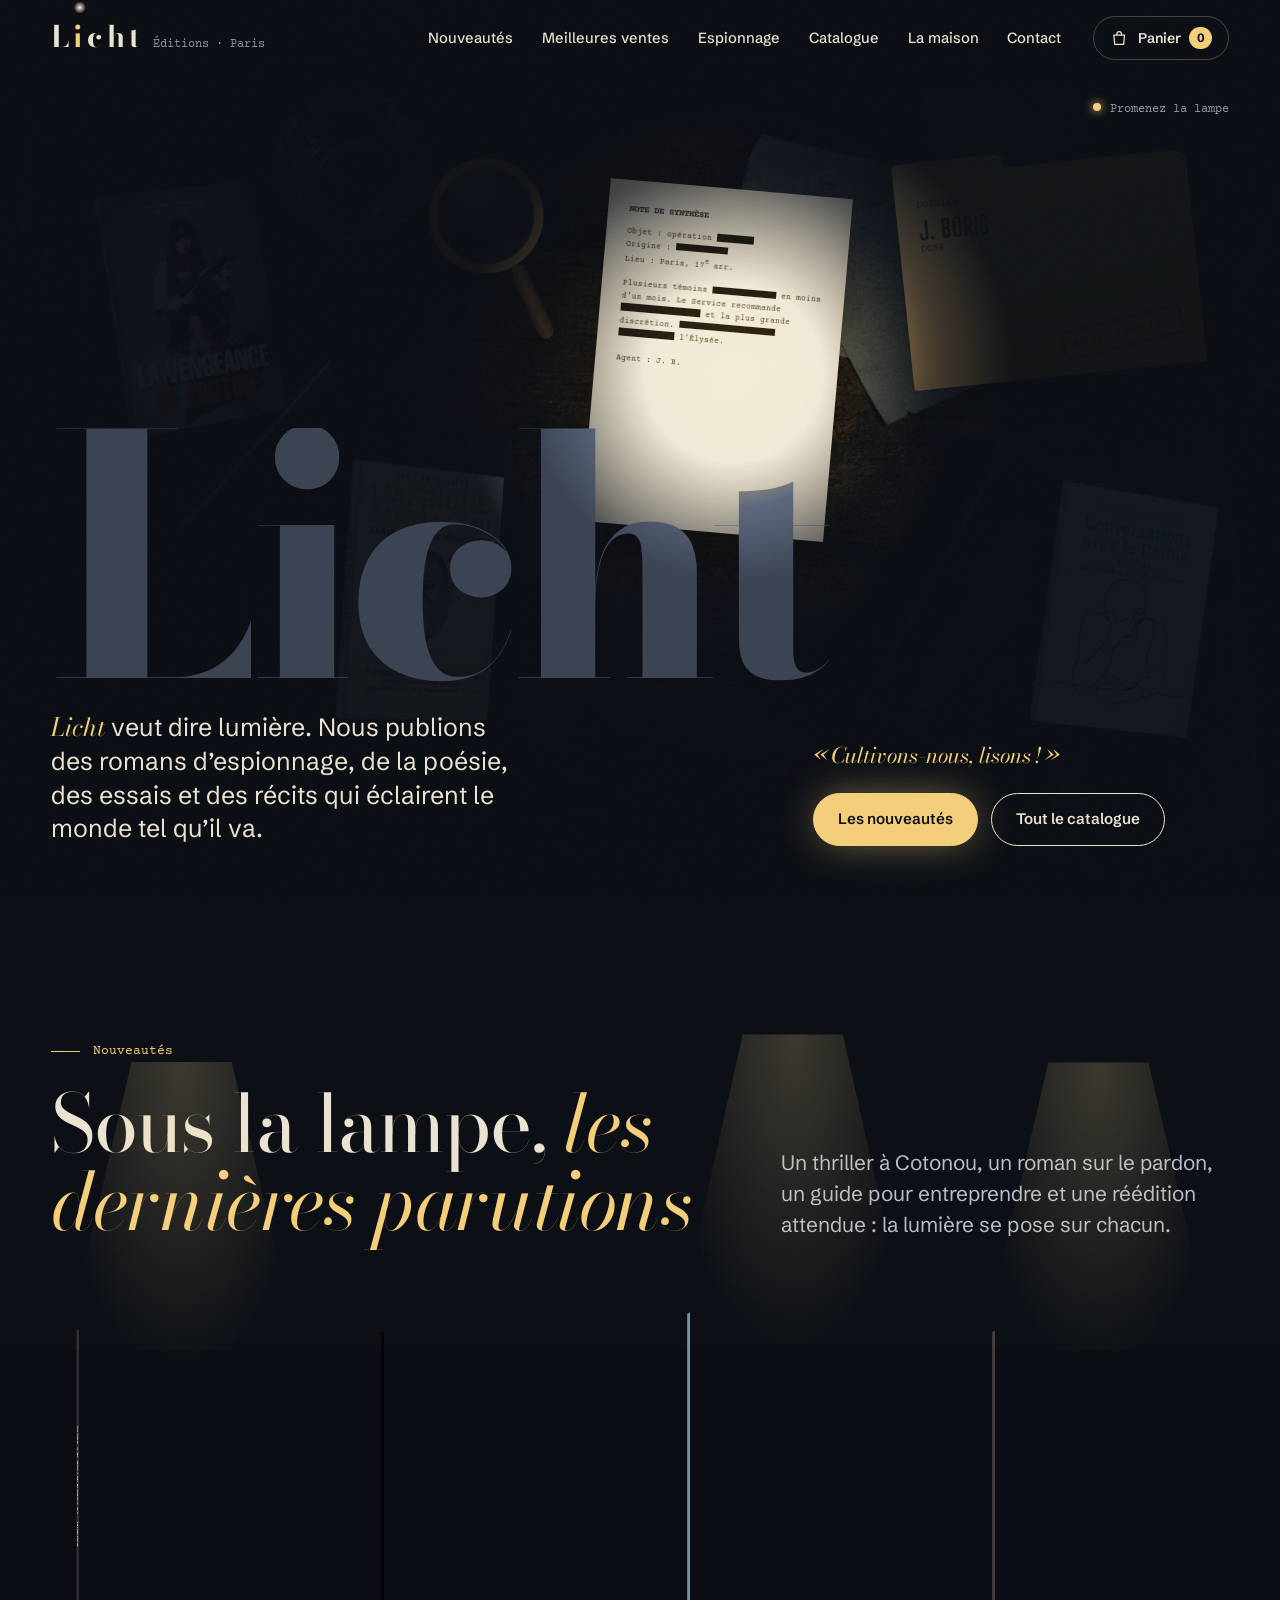
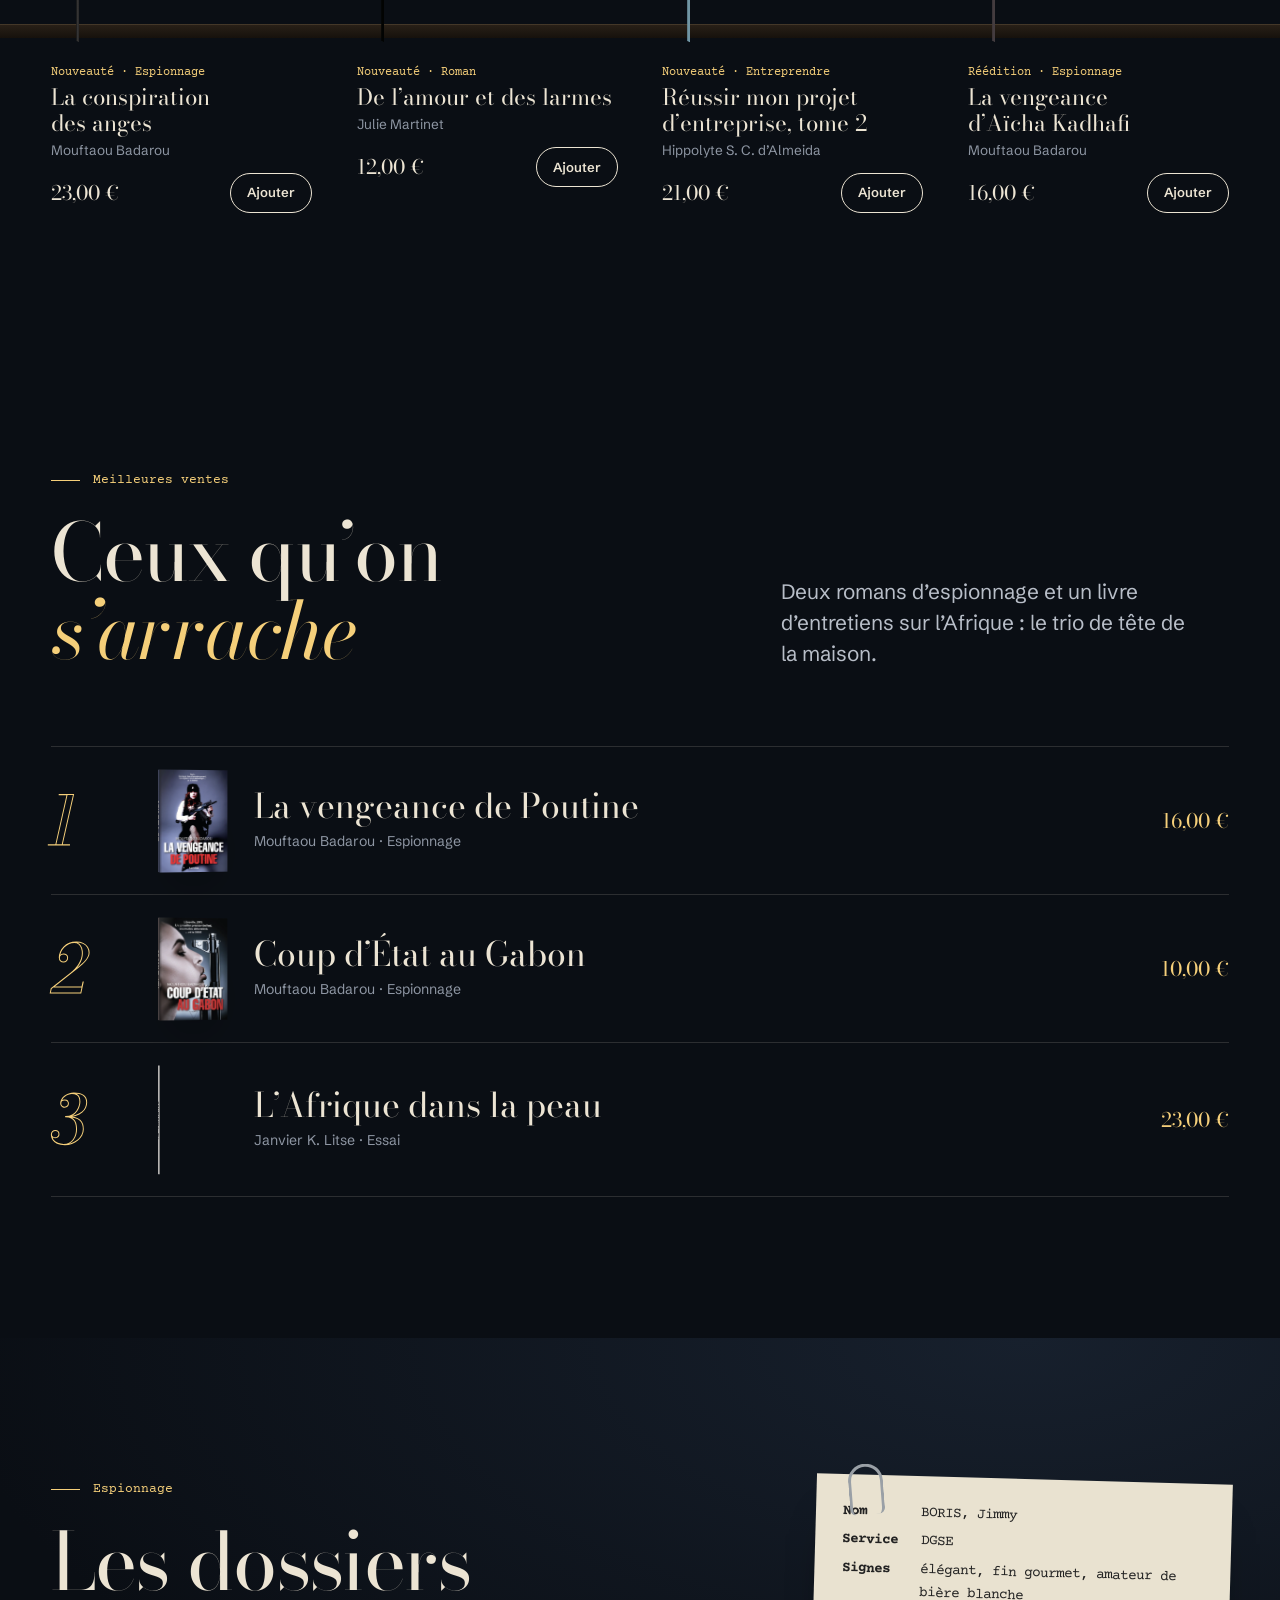
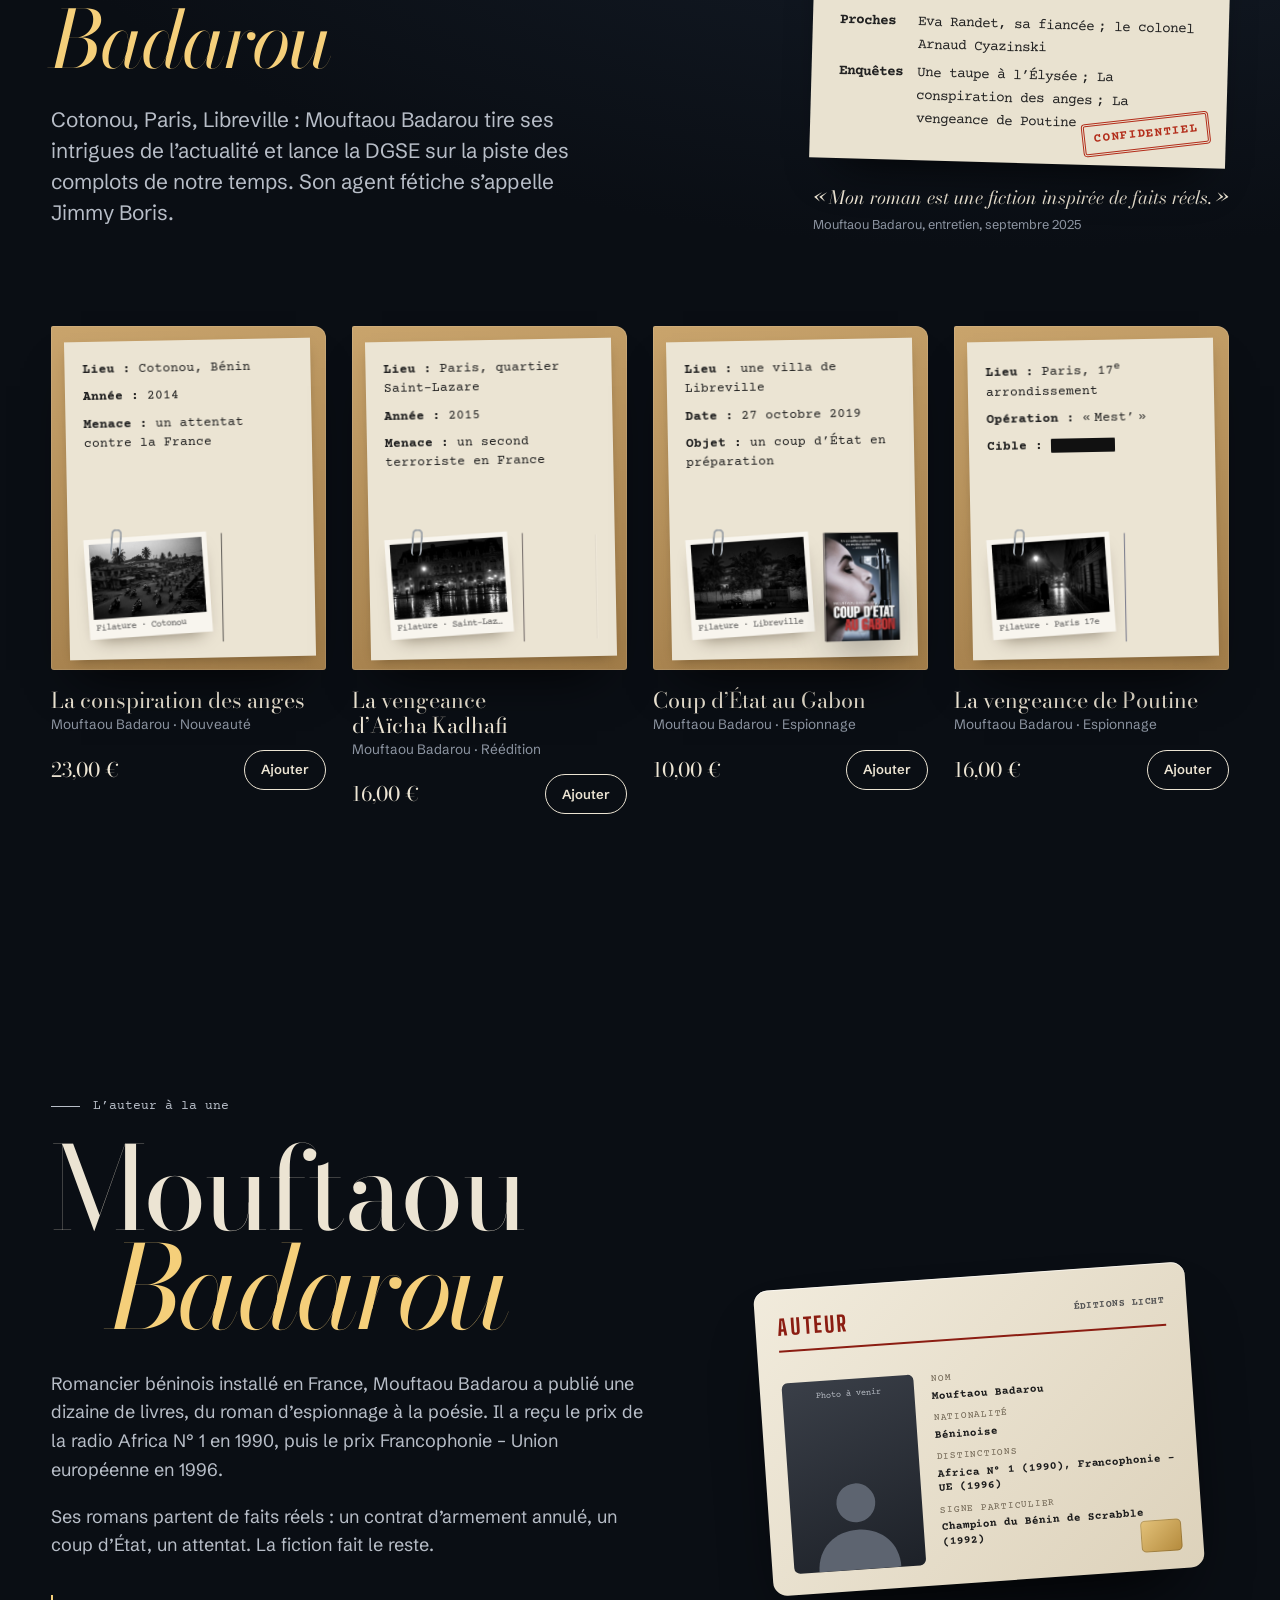
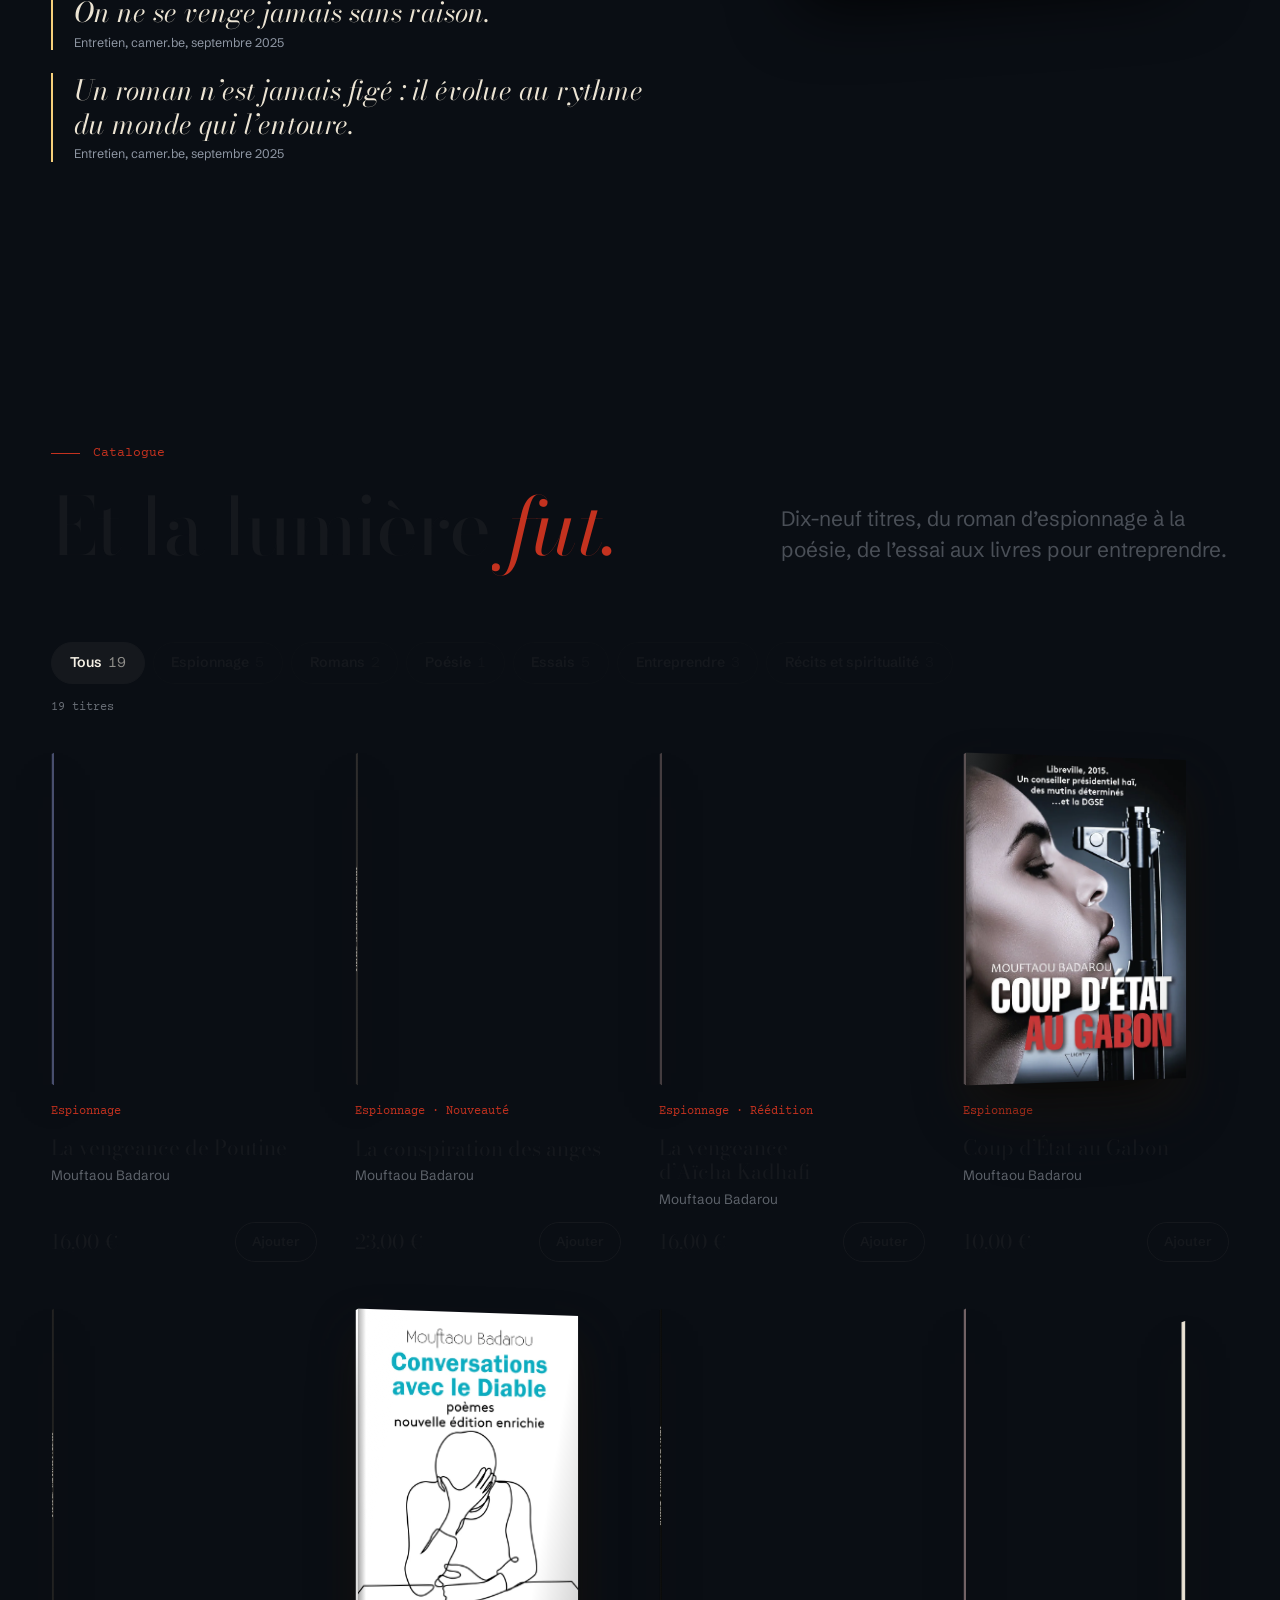
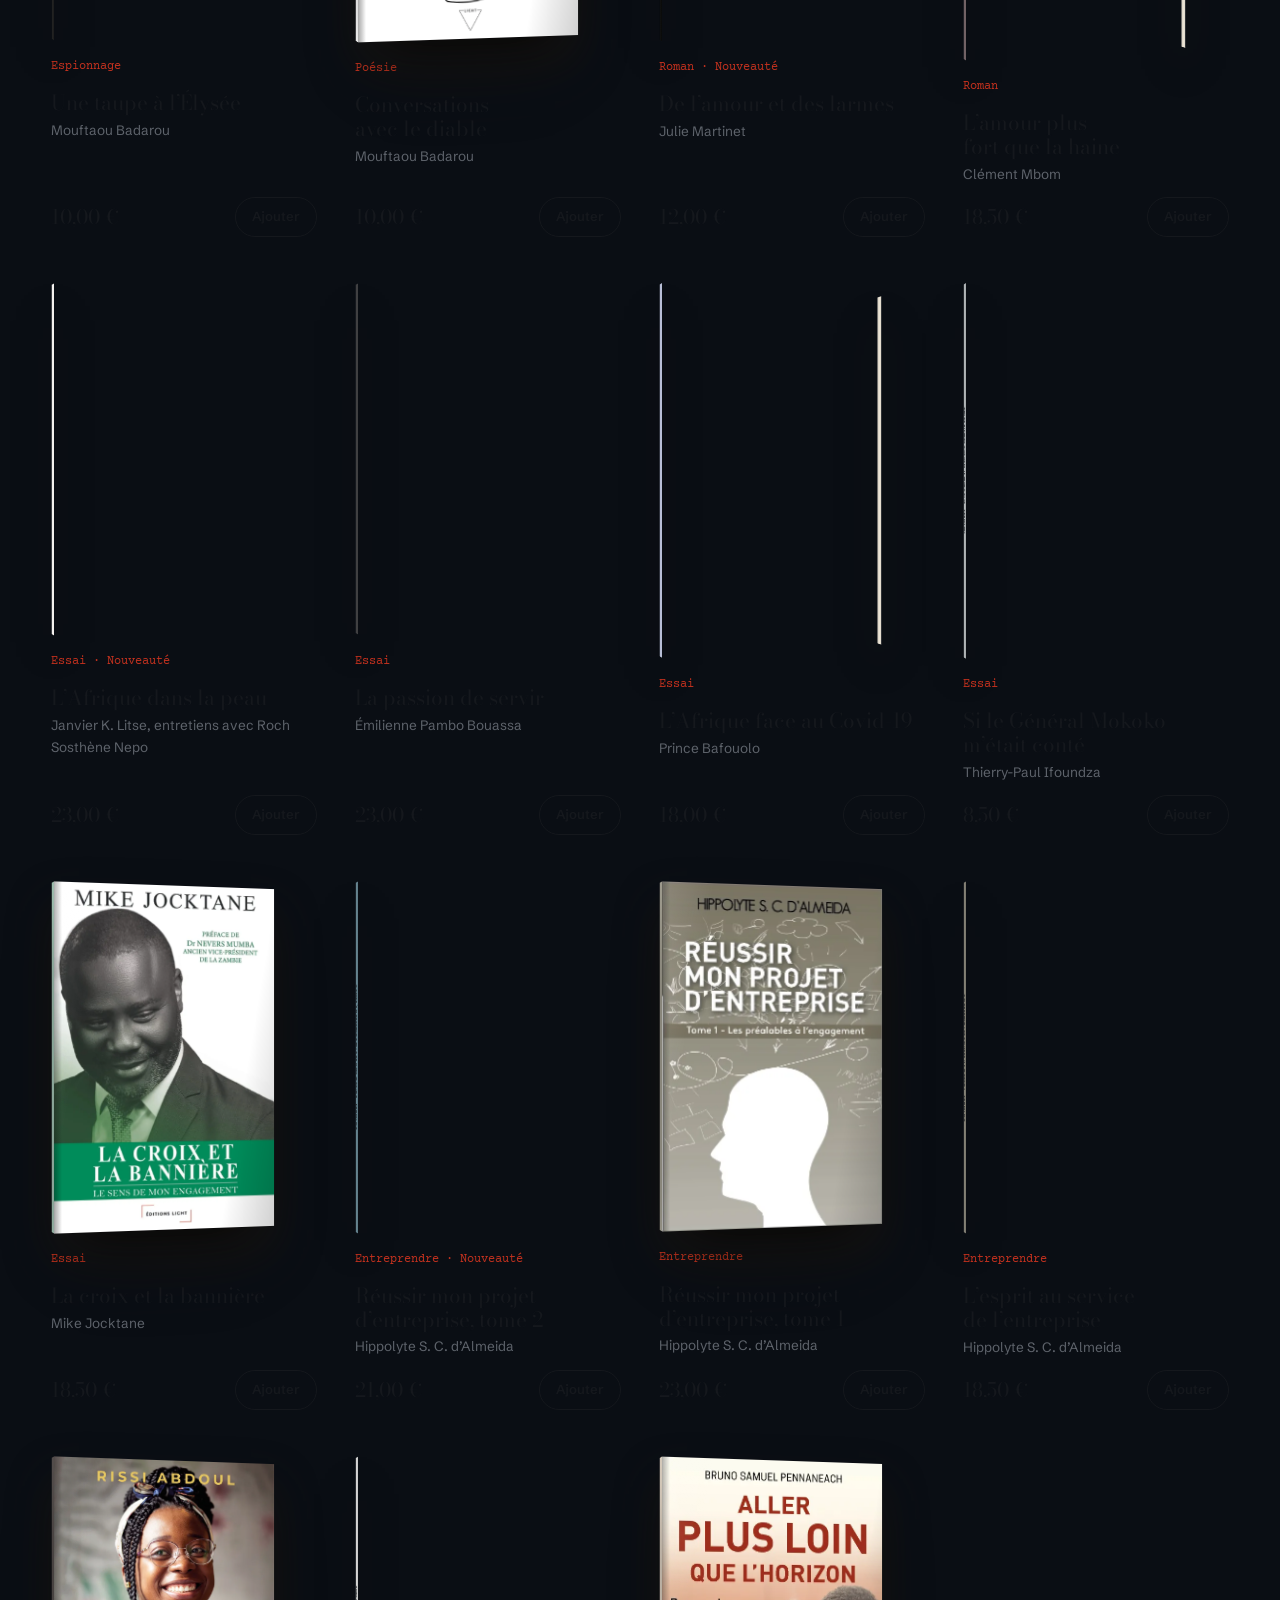
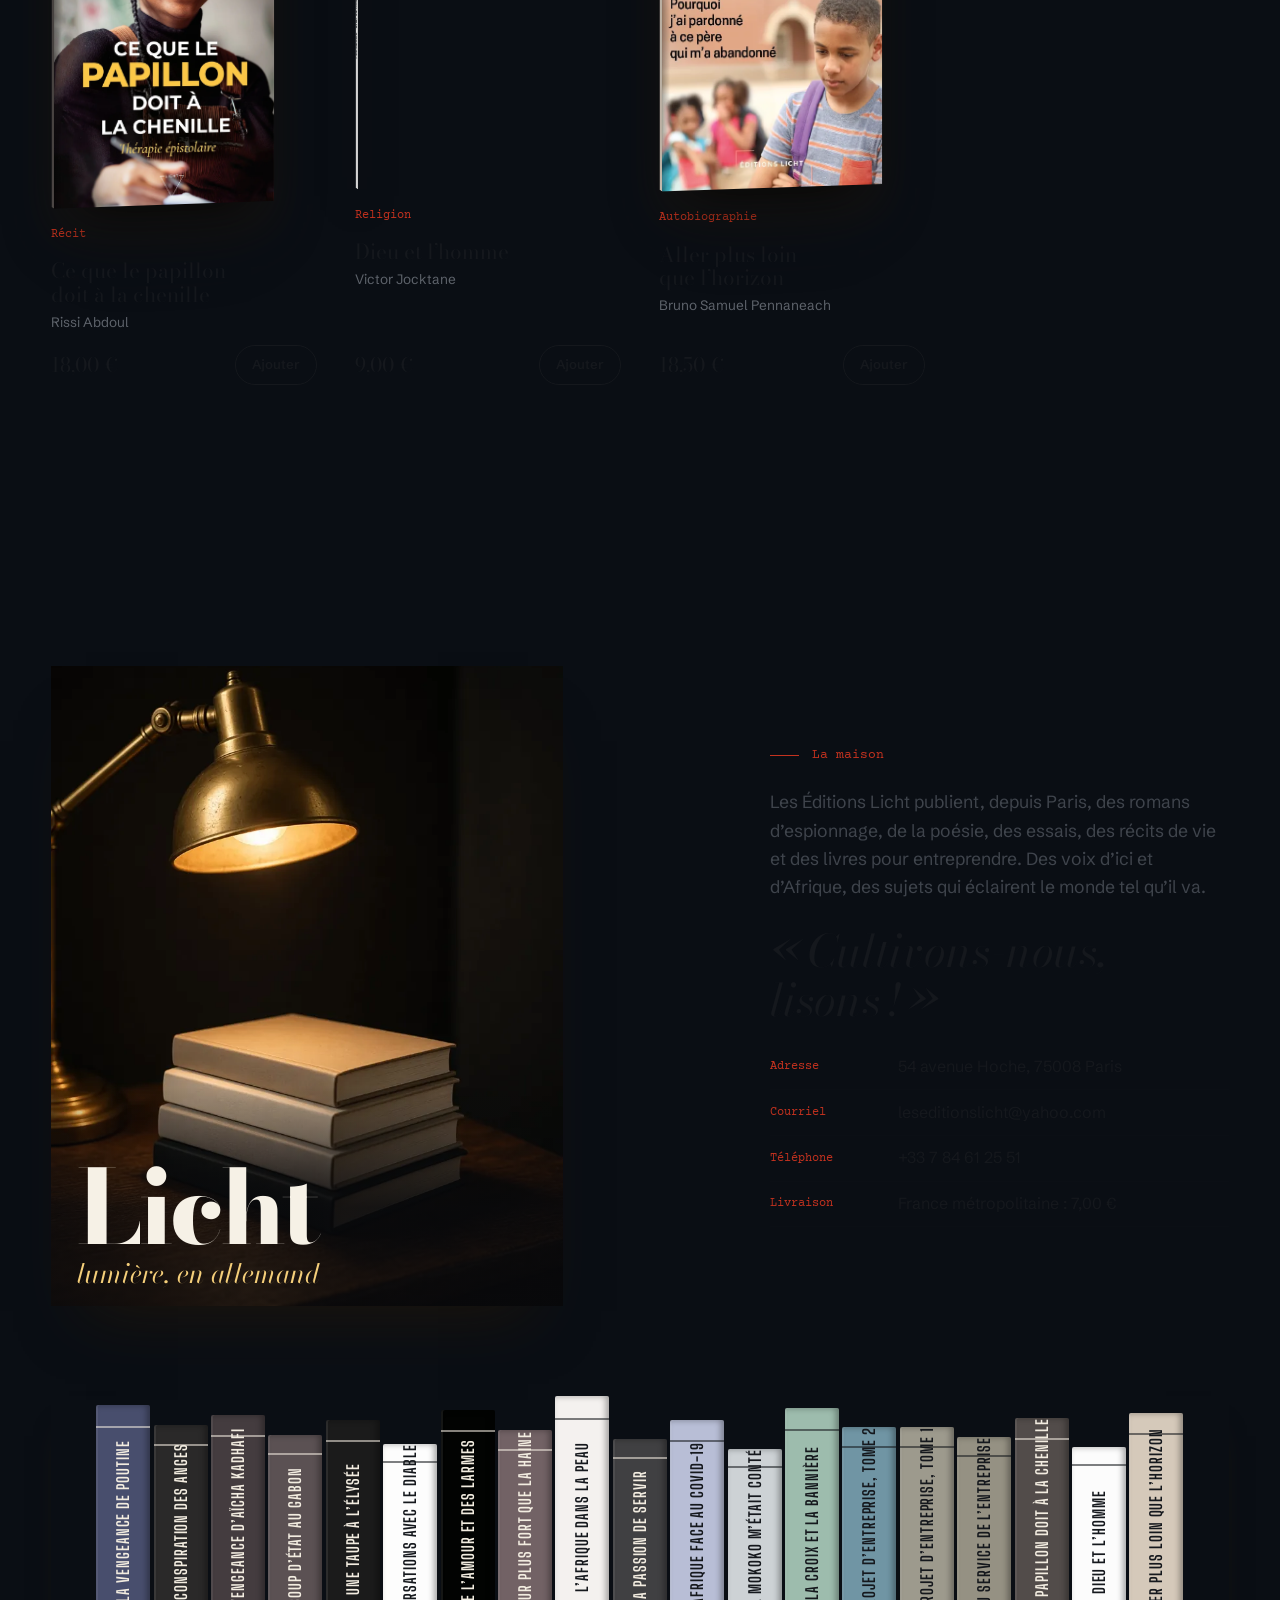
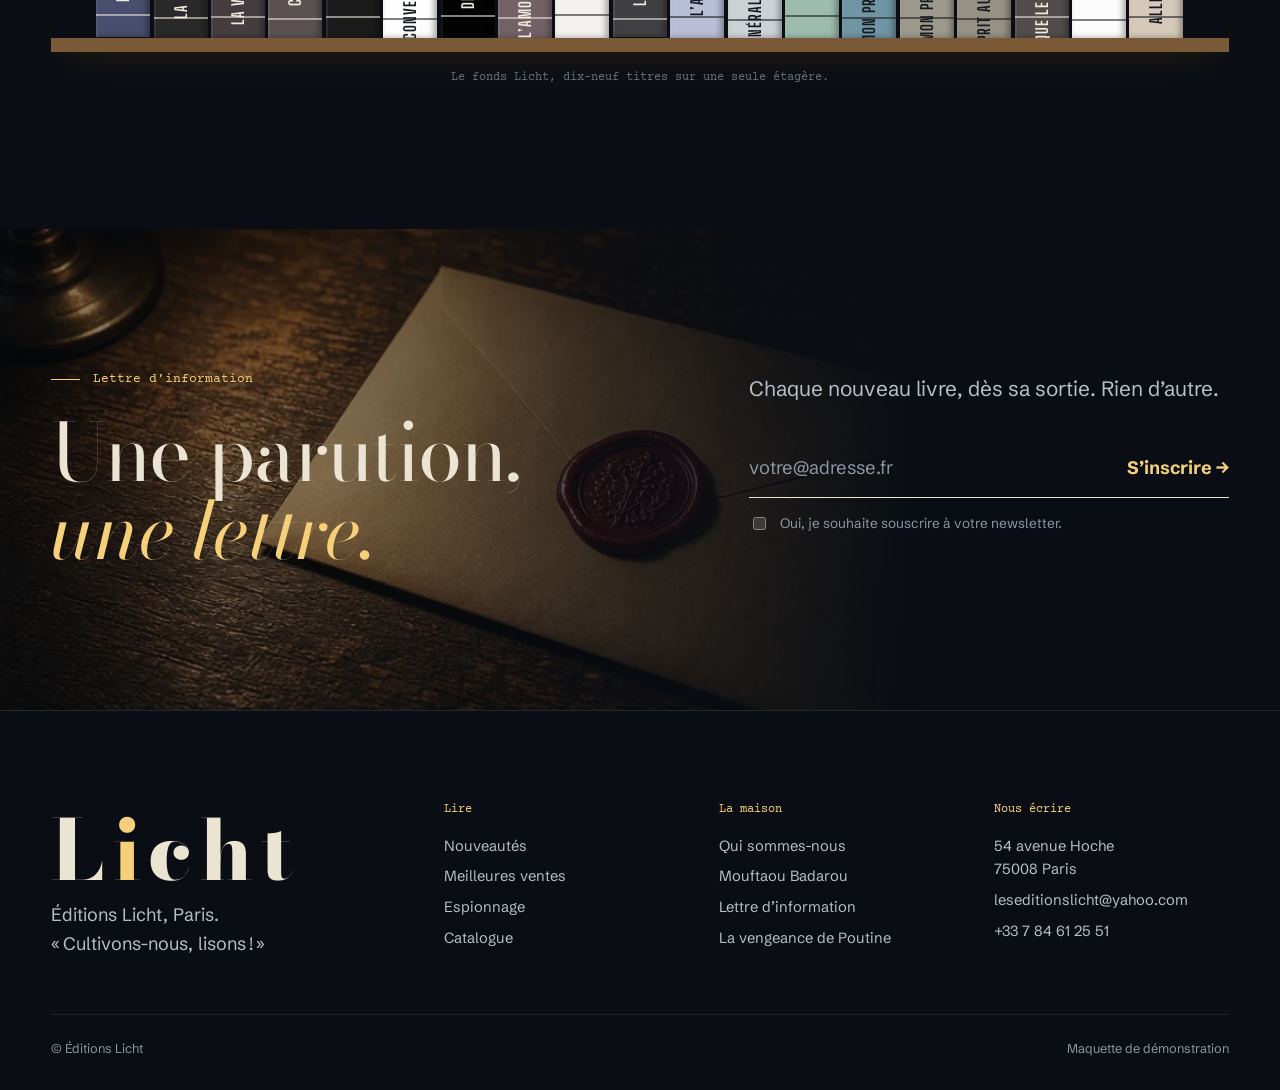
==== commit 8247c365: "Vraies couvertures" ====
--- a/index.html
+++ b/index.html
@@ -25,12 +25,12 @@
 <main id="contenu" tabindex="-1">
 <section class="heros" aria-labelledby="heros-titre">
   <div class="heros__scene" aria-hidden="true">
-    <div class="objet objet--livre" style="left:15%;top:34%;--rot:-9deg"><div class="livre" style="--epx:16px;--fond-dos:#0c0e12;--c-tranche:#d8402a;--ry:24deg" aria-hidden="true"><div class="livre__objet"><div class="livre__face"><div class="couv couv--serie" data-couv="poutine" style="--c:#d8402a;--fond-couv:#0c0e12"><span class="couv__auteur">Mouftaou Badarou</span><span class="couv__bande">Une enquête de Jimmy Boris</span><svg class="couv__embleme" viewBox="0 0 100 100" aria-hidden="true"><circle cx="50" cy="52" r="36"/><circle cx="50" cy="52" r="23" opacity=".55"/><path d="M50 6v20M50 78v20M4 52h20M76 52h20"/><path d="M41 76V50l9-15 9 15v26M36 76h28M44 50h12M50 35v-9M46.5 27 50 22l3.5 5"/></svg><span class="couv__titre"><small>La vengeance de</small>Poutine</span><span class="couv__editeur">Licht</span></div></div><div class="livre__dos"></div><div class="livre__tranche"><span>Badarou · La vengeance de Poutine</span></div><div class="livre__pages"></div></div></div></div>
+    <div class="objet objet--livre" style="left:15%;top:34%;--rot:-9deg"><div class="livre" style="--epx:16px;--fond-dos:#484e6d;--c-tranche:#f2ece0;--ratio:760/1078;--ry:24deg" aria-hidden="true"><div class="livre__objet"><div class="livre__face"><div class="couv couv--img" data-couv="poutine" style="--ratio:760/1078"><img src="assets/couvertures/poutine.webp" alt="" width="760" height="1078" loading="eager" decoding="async"></div></div><div class="livre__dos"></div><div class="livre__tranche"><span>Badarou · La vengeance de Poutine</span></div><div class="livre__pages"></div></div></div></div>
     <div class="objet objet--loupe" style="left:38%;top:24%;--rot:20deg"></div>
     <div class="objet objet--feuille" style="left:56%;top:40%;--rot:5deg"><b>NOTE DE SYNTHÈSE</b>Objet : opération <span class="caviar-fixe" style="width:4.6em"></span><br>Origine : <span class="caviar-fixe" style="width:6.5em"></span><br>Lieu : Paris, 17<sup>e</sup> arr.<br><br>Plusieurs témoins <span class="caviar-fixe" style="width:8em"></span> en moins d’un mois. Le Service recommande <span class="caviar-fixe" style="width:10em"></span> et la plus grande discrétion. <span class="caviar-fixe" style="width:12em"></span> <span class="caviar-fixe" style="width:7em"></span> l’Élysée.<br><br>Agent : J. B.</div>
     <div class="objet objet--chemise" style="left:82%;top:30%;--rot:-6deg">DOSSIER<b>J. BORIS</b>DGSE<span class="tampon">Confidentiel</span></div>
-    <div class="objet objet--livre" style="left:88%;top:68%;--rot:8deg"><div class="livre" style="--epx:10px;--fond-dos:#efe8da;--c-tranche:#8a2a1c;--ry:22deg" aria-hidden="true"><div class="livre__objet"><div class="livre__face"><div class="couv couv--poesie" data-couv="conversations" style="--c:#8a2a1c"><span class="couv__auteur">Mouftaou Badarou</span><svg class="couv__embleme" viewBox="0 0 100 100" aria-hidden="true"><path d="M50 92C34 86 28 72 32 58c3-10 11-14 12-25 8 6 11 15 9 24 5-3 8-8 8-15 10 9 13 21 10 32-3 10-10 16-21 18z"/><path d="M50 92c-6-4-8-10-6-17 2-5 6-7 7-12 5 5 7 11 5 18-1 5-3 8-6 11z" opacity=".6"/></svg><span class="couv__titre">Conversations avec le diable</span><span class="couv__genre">Poèmes</span><span class="couv__editeur">Licht</span></div></div><div class="livre__dos"></div><div class="livre__tranche"><span>Badarou · Conversations avec le diable</span></div><div class="livre__pages"></div></div></div></div>
-    <div class="objet objet--livre" style="left:33%;top:66%;--rot:4deg"><div class="livre" style="--epx:16px;--fond-dos:#b4532f;--c-tranche:#f8eedf;--ry:30deg" aria-hidden="true"><div class="livre__objet"><div class="livre__face"><div class="couv couv--essai" data-couv="afrique" style="--c:#f8eedf;--fond-couv:#b4532f"><span class="couv__auteur">Litsé K. Janvier</span><svg class="couv__embleme" viewBox="0 0 100 100" aria-hidden="true"><path d="M6 78h88"/><path d="M20 78a30 30 0 0 1 60 0"/><path d="M33 78a17 17 0 0 1 34 0"/><path d="M50 30v-14M27 40l-9-9M73 40l9-9M15 60H4M85 60h11" opacity=".7"/></svg><span class="couv__titre">L’Afrique dans la peau</span><span class="couv__sous">Pour une pédagogie du développement</span><span class="couv__editeur">Licht</span></div></div><div class="livre__dos"></div><div class="livre__tranche"><span>Janvier · L’Afrique dans la peau</span></div><div class="livre__pages"></div></div></div></div>
+    <div class="objet objet--livre" style="left:88%;top:68%;--rot:8deg"><div class="livre" style="--epx:10px;--fond-dos:#fdfdfd;--c-tranche:#15181d;--ratio:760/1080;--ry:22deg" aria-hidden="true"><div class="livre__objet"><div class="livre__face"><div class="couv couv--img" data-couv="conversations" style="--ratio:760/1080"><img src="assets/couvertures/conversations.webp" alt="" width="760" height="1080" loading="eager" decoding="async"></div></div><div class="livre__dos"></div><div class="livre__tranche"><span>Badarou · Conversations avec le diable</span></div><div class="livre__pages"></div></div></div></div>
+    <div class="objet objet--livre" style="left:33%;top:66%;--rot:4deg"><div class="livre" style="--epx:16px;--fond-dos:#f4f1ef;--c-tranche:#15181d;--ratio:605/908;--ry:30deg" aria-hidden="true"><div class="livre__objet"><div class="livre__face"><div class="couv couv--img" data-couv="afrique" style="--ratio:605/908"><img src="assets/couvertures/afrique.webp" alt="" width="605" height="908" loading="eager" decoding="async"></div></div><div class="livre__dos"></div><div class="livre__tranche"><span>Litse · L’Afrique dans la peau</span></div><div class="livre__pages"></div></div></div></div>
   </div>
   <div class="heros__nuit" aria-hidden="true"></div>
   <div class="heros__halo" aria-hidden="true"></div>
@@ -54,7 +54,7 @@
     </div>
     <ul class="etagere"><li class="rayon">
       <span class="rayon__spot" aria-hidden="true"></span>
-      <div class="rayon__lien"><div class="livre" style="--epx:13px;--fond-dos:#101210;--c-tranche:#e3a43a" aria-hidden="true"><div class="livre__objet"><div class="livre__face"><div class="couv couv--serie" data-couv="conspiration" style="--c:#e3a43a;--fond-couv:#101210"><span class="couv__auteur">Mouftaou Badarou</span><span class="couv__bande">Une enquête de Jimmy Boris</span><svg class="couv__embleme" viewBox="0 0 100 100" aria-hidden="true"><path d="M50 60C40 40 24 32 6 34c8 6 12 13 14 21 7-3 14-2 19 2-6 3-10 7-12 13 9-4 16-6 23-10z"/><path d="M50 60c10-20 26-28 44-26-8 6-12 13-14 21-7-3-14-2-19 2 6 3 10 7 12 13-9-4-16-6-23-10z"/><circle cx="50" cy="62" r="5"/><path d="M50 70v20M42 82h16" opacity=".6"/></svg><span class="couv__titre"><small>La conspiration</small>des anges</span><span class="couv__editeur">Licht</span></div></div><div class="livre__dos"></div><div class="livre__tranche"><span>Badarou · La conspiration des anges</span></div><div class="livre__pages"></div></div></div></div>
+      <div class="rayon__lien"><div class="livre" style="--epx:13px;--fond-dos:#2a2929;--c-tranche:#f2ece0;--ratio:697/990" aria-hidden="true"><div class="livre__objet"><div class="livre__face"><div class="couv couv--img" data-couv="conspiration" style="--ratio:697/990"><img src="assets/couvertures/conspiration.webp" alt="" width="697" height="990" loading="lazy" decoding="async"></div></div><div class="livre__dos"></div><div class="livre__tranche"><span>Badarou · La conspiration des anges</span></div><div class="livre__pages"></div></div></div></div>
       <div class="rayon__info">
         <span class="rayon__etiquette">Nouveauté · Espionnage</span>
         <h3 class="rayon__titre">La conspiration des anges</h3>
@@ -63,7 +63,7 @@
       </div>
     </li><li class="rayon">
       <span class="rayon__spot" aria-hidden="true"></span>
-      <div class="rayon__lien"><div class="livre" style="--epx:13px;--fond-dos:#1d2846;--c-tranche:#e7a5a0" aria-hidden="true"><div class="livre__objet"><div class="livre__face"><div class="couv couv--roman" data-couv="amour" style="--c:#e7a5a0;--fond-couv:#1d2846"><span class="couv__auteur">Julie Martinet</span><svg class="couv__embleme" viewBox="0 0 100 100" aria-hidden="true"><path d="M50 12C40 33 29 46 29 61a21 21 0 0 0 42 0c0-15-11-28-21-49z"/><path d="M40 62a10 10 0 0 0 9 11" opacity=".6"/></svg><span class="couv__titre">De l’amour et des larmes</span><span class="couv__editeur">Licht</span></div></div><div class="livre__dos"></div><div class="livre__tranche"><span>Martinet · De l’amour et des larmes</span></div><div class="livre__pages"></div></div></div></div>
+      <div class="rayon__lien"><div class="livre" style="--epx:13px;--fond-dos:#020302;--c-tranche:#f2ece0;--ratio:760/1078" aria-hidden="true"><div class="livre__objet"><div class="livre__face"><div class="couv couv--img" data-couv="amour" style="--ratio:760/1078"><img src="assets/couvertures/amour.webp" alt="" width="760" height="1078" loading="lazy" decoding="async"></div></div><div class="livre__dos"></div><div class="livre__tranche"><span>Martinet · De l’amour et des larmes</span></div><div class="livre__pages"></div></div></div></div>
       <div class="rayon__info">
         <span class="rayon__etiquette">Nouveauté · Roman</span>
         <h3 class="rayon__titre">De l’amour et des larmes</h3>
@@ -72,16 +72,16 @@
       </div>
     </li><li class="rayon">
       <span class="rayon__spot" aria-hidden="true"></span>
-      <div class="rayon__lien"><div class="livre" style="--epx:13px;--fond-dos:#1e4d5c;--c-tranche:#9fd3c7" aria-hidden="true"><div class="livre__objet"><div class="livre__face"><div class="couv couv--essai" data-couv="reussir2" style="--c:#9fd3c7;--fond-couv:#1e4d5c"><span class="couv__auteur">Hippolyte d’Almeida</span><svg class="couv__embleme" viewBox="0 0 100 100" aria-hidden="true"><path d="M12 86h18V70h18V54h18V38h18V22"/><path d="M68 22h16v16" opacity=".6"/><path d="M12 92h76" opacity=".4"/></svg><span class="couv__titre">Réussir mon projet d’entreprise</span><span class="couv__sous">Tome 2</span><span class="couv__editeur">Licht</span></div></div><div class="livre__dos"></div><div class="livre__tranche"><span>d’Almeida · Réussir mon projet d’entreprise, tome 2</span></div><div class="livre__pages"></div></div></div></div>
+      <div class="rayon__lien"><div class="livre" style="--epx:13px;--fond-dos:#7095a4;--c-tranche:#15181d;--ratio:760/1140" aria-hidden="true"><div class="livre__objet"><div class="livre__face"><div class="couv couv--img" data-couv="reussir2" style="--ratio:760/1140"><img src="assets/couvertures/reussir2.webp" alt="" width="760" height="1140" loading="lazy" decoding="async"></div></div><div class="livre__dos"></div><div class="livre__tranche"><span>d’Almeida · Réussir mon projet d’entreprise, tome 2</span></div><div class="livre__pages"></div></div></div></div>
       <div class="rayon__info">
         <span class="rayon__etiquette">Nouveauté · Entreprendre</span>
         <h3 class="rayon__titre">Réussir mon projet d’entreprise, tome 2</h3>
-        <span class="rayon__auteur">Hippolyte d’Almeida</span>
+        <span class="rayon__auteur">Hippolyte S. C. d’Almeida</span>
         <div class="rayon__achat"><span class="prix">21,00 €</span><button class="btn-panier" type="button" data-ajout="reussir2">Ajouter</button></div>
       </div>
     </li><li class="rayon">
       <span class="rayon__spot" aria-hidden="true"></span>
-      <div class="rayon__lien"><div class="livre" style="--epx:13px;--fond-dos:#15110d;--c-tranche:#d9b48a" aria-hidden="true"><div class="livre__objet"><div class="livre__face"><div class="couv couv--serie" data-couv="aicha" style="--c:#d9b48a;--fond-couv:#15110d"><span class="couv__auteur">Mouftaou Badarou</span><span class="couv__bande">Espionnage</span><svg class="couv__embleme" viewBox="0 0 100 100" aria-hidden="true"><circle cx="50" cy="50" r="30"/><path d="M50 26v5M50 69v5M26 50h5M69 50h5M50 50V35M50 50l10 7"/><path d="M50 6v8M50 86v8M6 50h8M86 50h8M19 19l6 6M75 75l6 6M81 19l-6 6M25 75l-6 6" opacity=".6"/></svg><span class="couv__titre"><small>La vengeance d’</small>Aïcha Kadhafi</span><span class="couv__editeur">Licht</span></div></div><div class="livre__dos"></div><div class="livre__tranche"><span>Badarou · La vengeance d’Aïcha Kadhafi</span></div><div class="livre__pages"></div></div></div></div>
+      <div class="rayon__lien"><div class="livre" style="--epx:13px;--fond-dos:#443c3f;--c-tranche:#f2ece0;--ratio:760/1078" aria-hidden="true"><div class="livre__objet"><div class="livre__face"><div class="couv couv--img" data-couv="aicha" style="--ratio:760/1078"><img src="assets/couvertures/aicha.webp" alt="" width="760" height="1078" loading="lazy" decoding="async"></div></div><div class="livre__dos"></div><div class="livre__tranche"><span>Badarou · La vengeance d’Aïcha Kadhafi</span></div><div class="livre__pages"></div></div></div></div>
       <div class="rayon__info">
         <span class="rayon__etiquette">Réédition · Espionnage</span>
         <h3 class="rayon__titre">La vengeance d’Aïcha Kadhafi</h3>
@@ -98,7 +98,7 @@
       <div><p class="surtitre">Meilleures ventes</p><h2 class="titre-section" id="ventes-titre" data-mots>Ceux qu’on <em>s’arrache</em></h2></div>
       <p class="chapeau">Deux romans d’espionnage et un livre d’entretiens sur l’Afrique : le trio de tête de la maison.</p>
     </div>
-    <ol class="classement"><li><a href="livre/la-vengeance-de-poutine.html"><div class="livre" style="--epx:5px;--fond-dos:#0c0e12;--c-tranche:#d8402a" aria-hidden="true"><div class="livre__objet"><div class="livre__face"><div class="couv couv--serie" data-couv="poutine" style="--c:#d8402a;--fond-couv:#0c0e12"><span class="couv__auteur">Mouftaou Badarou</span><span class="couv__bande">Une enquête de Jimmy Boris</span><svg class="couv__embleme" viewBox="0 0 100 100" aria-hidden="true"><circle cx="50" cy="52" r="36"/><circle cx="50" cy="52" r="23" opacity=".55"/><path d="M50 6v20M50 78v20M4 52h20M76 52h20"/><path d="M41 76V50l9-15 9 15v26M36 76h28M44 50h12M50 35v-9M46.5 27 50 22l3.5 5"/></svg><span class="couv__titre"><small>La vengeance de</small>Poutine</span><span class="couv__editeur">Licht</span></div></div><div class="livre__dos"></div><div class="livre__tranche"><span>Badarou · La vengeance de Poutine</span></div><div class="livre__pages"></div></div></div><span><span class="classement__titre">La vengeance de Poutine</span><span class="classement__auteur">Mouftaou Badarou · Espionnage</span></span><span class="prix">16,00 €</span></a></li><li><a href="#dossier-gabon"><div class="livre" style="--epx:5px;--fond-dos:#0b100d;--c-tranche:#45ab72" aria-hidden="true"><div class="livre__objet"><div class="livre__face"><div class="couv couv--serie" data-couv="gabon" style="--c:#45ab72;--fond-couv:#0b100d"><span class="couv__auteur">Mouftaou Badarou</span><span class="couv__bande">Espionnage</span><svg class="couv__embleme" viewBox="0 0 100 100" aria-hidden="true"><path d="M8 62h84M8 72h84M8 82h84" opacity=".45"/><path d="M50 76C37 59 31 48 31 37a19 19 0 0 1 38 0c0 11-6 22-19 39z"/><circle cx="50" cy="37" r="7"/><path d="M14 30h10M76 30h10" opacity=".6"/></svg><span class="couv__titre"><small>Coup d’État</small>au Gabon</span><span class="couv__editeur">Licht</span></div></div><div class="livre__dos"></div><div class="livre__tranche"><span>Badarou · Coup d’État au Gabon</span></div><div class="livre__pages"></div></div></div><span><span class="classement__titre">Coup d’État au Gabon</span><span class="classement__auteur">Mouftaou Badarou · Espionnage</span></span><span class="prix">10,00 €</span></a></li><li><a href="#catalogue"><div class="livre" style="--epx:5px;--fond-dos:#b4532f;--c-tranche:#f8eedf" aria-hidden="true"><div class="livre__objet"><div class="livre__face"><div class="couv couv--essai" data-couv="afrique" style="--c:#f8eedf;--fond-couv:#b4532f"><span class="couv__auteur">Litsé K. Janvier</span><svg class="couv__embleme" viewBox="0 0 100 100" aria-hidden="true"><path d="M6 78h88"/><path d="M20 78a30 30 0 0 1 60 0"/><path d="M33 78a17 17 0 0 1 34 0"/><path d="M50 30v-14M27 40l-9-9M73 40l9-9M15 60H4M85 60h11" opacity=".7"/></svg><span class="couv__titre">L’Afrique dans la peau</span><span class="couv__sous">Pour une pédagogie du développement</span><span class="couv__editeur">Licht</span></div></div><div class="livre__dos"></div><div class="livre__tranche"><span>Janvier · L’Afrique dans la peau</span></div><div class="livre__pages"></div></div></div><span><span class="classement__titre">L’Afrique dans la peau</span><span class="classement__auteur">Litsé K. Janvier · Essai</span></span><span class="prix">23,00 €</span></a></li></ol>
+    <ol class="classement"><li><a href="livre/la-vengeance-de-poutine.html"><div class="livre" style="--epx:5px;--fond-dos:#484e6d;--c-tranche:#f2ece0;--ratio:760/1078" aria-hidden="true"><div class="livre__objet"><div class="livre__face"><div class="couv couv--img" data-couv="poutine" style="--ratio:760/1078"><img src="assets/couvertures/poutine.webp" alt="" width="760" height="1078" loading="lazy" decoding="async"></div></div><div class="livre__dos"></div><div class="livre__tranche"><span>Badarou · La vengeance de Poutine</span></div><div class="livre__pages"></div></div></div><span><span class="classement__titre">La vengeance de Poutine</span><span class="classement__auteur">Mouftaou Badarou · Espionnage</span></span><span class="prix">16,00 €</span></a></li><li><a href="#dossier-gabon"><div class="livre" style="--epx:5px;--fond-dos:#5b5153;--c-tranche:#f2ece0;--ratio:714/1014" aria-hidden="true"><div class="livre__objet"><div class="livre__face"><div class="couv couv--img" data-couv="gabon" style="--ratio:714/1014"><img src="assets/couvertures/gabon.webp" alt="" width="714" height="1014" loading="lazy" decoding="async"></div></div><div class="livre__dos"></div><div class="livre__tranche"><span>Badarou · Coup d’État au Gabon</span></div><div class="livre__pages"></div></div></div><span><span class="classement__titre">Coup d’État au Gabon</span><span class="classement__auteur">Mouftaou Badarou · Espionnage</span></span><span class="prix">10,00 €</span></a></li><li><a href="#catalogue"><div class="livre" style="--epx:5px;--fond-dos:#f4f1ef;--c-tranche:#15181d;--ratio:605/908" aria-hidden="true"><div class="livre__objet"><div class="livre__face"><div class="couv couv--img" data-couv="afrique" style="--ratio:605/908"><img src="assets/couvertures/afrique.webp" alt="" width="605" height="908" loading="lazy" decoding="async"></div></div><div class="livre__dos"></div><div class="livre__tranche"><span>Litse · L’Afrique dans la peau</span></div><div class="livre__pages"></div></div></div><span><span class="classement__titre">L’Afrique dans la peau</span><span class="classement__auteur">Janvier K. Litse · Essai</span></span><span class="prix">23,00 €</span></a></li></ol>
   </div>
 </section>
 
@@ -126,7 +126,7 @@
     </div>
     <ul class="dossiers"><li class="dossier" id="dossier-cotonou">
         <div class="dossier__lien"><div class="dossier__chemise">
-          <div class="dossier__interieur"><p class="dossier__ligne"><b>Lieu :</b> <span class="caviar">Cotonou, Bénin</span></p><p class="dossier__ligne"><b>Année :</b> <span class="caviar">2014</span></p><p class="dossier__ligne"><b>Menace :</b> <span class="caviar">un attentat contre la France</span></p><div class="dossier__pieces"><figure class="dossier__photo"><img src="assets/img/dossier-cotonou.webp" alt="" width="720" height="483" loading="lazy" decoding="async"><figcaption>Filature · Cotonou</figcaption></figure><div class="livre" style="--epx:5px;--fond-dos:#101210;--c-tranche:#e3a43a" aria-hidden="true"><div class="livre__objet"><div class="livre__face"><div class="couv couv--serie" data-couv="conspiration" style="--c:#e3a43a;--fond-couv:#101210"><span class="couv__auteur">Mouftaou Badarou</span><span class="couv__bande">Une enquête de Jimmy Boris</span><svg class="couv__embleme" viewBox="0 0 100 100" aria-hidden="true"><path d="M50 60C40 40 24 32 6 34c8 6 12 13 14 21 7-3 14-2 19 2-6 3-10 7-12 13 9-4 16-6 23-10z"/><path d="M50 60c10-20 26-28 44-26-8 6-12 13-14 21-7-3-14-2-19 2 6 3 10 7 12 13-9-4-16-6-23-10z"/><circle cx="50" cy="62" r="5"/><path d="M50 70v20M42 82h16" opacity=".6"/></svg><span class="couv__titre"><small>La conspiration</small>des anges</span><span class="couv__editeur">Licht</span></div></div><div class="livre__dos"></div><div class="livre__tranche"><span>Badarou · La conspiration des anges</span></div><div class="livre__pages"></div></div></div></div></div>
+          <div class="dossier__interieur"><p class="dossier__ligne"><b>Lieu :</b> <span class="caviar">Cotonou, Bénin</span></p><p class="dossier__ligne"><b>Année :</b> <span class="caviar">2014</span></p><p class="dossier__ligne"><b>Menace :</b> <span class="caviar">un attentat contre la France</span></p><div class="dossier__pieces"><figure class="dossier__photo"><img src="assets/img/dossier-cotonou.webp" alt="" width="720" height="483" loading="lazy" decoding="async"><figcaption>Filature · Cotonou</figcaption></figure><div class="livre" style="--epx:5px;--fond-dos:#2a2929;--c-tranche:#f2ece0;--ratio:697/990" aria-hidden="true"><div class="livre__objet"><div class="livre__face"><div class="couv couv--img" data-couv="conspiration" style="--ratio:697/990"><img src="assets/couvertures/conspiration.webp" alt="" width="697" height="990" loading="lazy" decoding="async"></div></div><div class="livre__dos"></div><div class="livre__tranche"><span>Badarou · La conspiration des anges</span></div><div class="livre__pages"></div></div></div></div></div>
           <div class="dossier__rabat" aria-hidden="true"><span class="dossier__code">Dossier · Espionnage</span><span class="dossier__nom">Cotonou</span><span class="tampon">Confidentiel</span></div>
         </div></div>
         <div class="dossier__legende">
@@ -136,7 +136,7 @@
         </div>
       </li><li class="dossier" id="dossier-saint-lazare">
         <div class="dossier__lien"><div class="dossier__chemise">
-          <div class="dossier__interieur"><p class="dossier__ligne"><b>Lieu :</b> <span class="caviar">Paris, quartier Saint-Lazare</span></p><p class="dossier__ligne"><b>Année :</b> <span class="caviar">2015</span></p><p class="dossier__ligne"><b>Menace :</b> <span class="caviar">un second terroriste en France</span></p><div class="dossier__pieces"><figure class="dossier__photo"><img src="assets/img/dossier-saint-lazare.webp" alt="" width="720" height="483" loading="lazy" decoding="async"><figcaption>Filature · Saint-Lazare</figcaption></figure><div class="livre" style="--epx:5px;--fond-dos:#15110d;--c-tranche:#d9b48a" aria-hidden="true"><div class="livre__objet"><div class="livre__face"><div class="couv couv--serie" data-couv="aicha" style="--c:#d9b48a;--fond-couv:#15110d"><span class="couv__auteur">Mouftaou Badarou</span><span class="couv__bande">Espionnage</span><svg class="couv__embleme" viewBox="0 0 100 100" aria-hidden="true"><circle cx="50" cy="50" r="30"/><path d="M50 26v5M50 69v5M26 50h5M69 50h5M50 50V35M50 50l10 7"/><path d="M50 6v8M50 86v8M6 50h8M86 50h8M19 19l6 6M75 75l6 6M81 19l-6 6M25 75l-6 6" opacity=".6"/></svg><span class="couv__titre"><small>La vengeance d’</small>Aïcha Kadhafi</span><span class="couv__editeur">Licht</span></div></div><div class="livre__dos"></div><div class="livre__tranche"><span>Badarou · La vengeance d’Aïcha Kadhafi</span></div><div class="livre__pages"></div></div></div></div></div>
+          <div class="dossier__interieur"><p class="dossier__ligne"><b>Lieu :</b> <span class="caviar">Paris, quartier Saint-Lazare</span></p><p class="dossier__ligne"><b>Année :</b> <span class="caviar">2015</span></p><p class="dossier__ligne"><b>Menace :</b> <span class="caviar">un second terroriste en France</span></p><div class="dossier__pieces"><figure class="dossier__photo"><img src="assets/img/dossier-saint-lazare.webp" alt="" width="720" height="483" loading="lazy" decoding="async"><figcaption>Filature · Saint-Lazare</figcaption></figure><div class="livre" style="--epx:5px;--fond-dos:#443c3f;--c-tranche:#f2ece0;--ratio:760/1078" aria-hidden="true"><div class="livre__objet"><div class="livre__face"><div class="couv couv--img" data-couv="aicha" style="--ratio:760/1078"><img src="assets/couvertures/aicha.webp" alt="" width="760" height="1078" loading="lazy" decoding="async"></div></div><div class="livre__dos"></div><div class="livre__tranche"><span>Badarou · La vengeance d’Aïcha Kadhafi</span></div><div class="livre__pages"></div></div></div></div></div>
           <div class="dossier__rabat" aria-hidden="true"><span class="dossier__code">Dossier · Espionnage</span><span class="dossier__nom">Saint-<br>Lazare</span><span class="tampon">Confidentiel</span></div>
         </div></div>
         <div class="dossier__legende">
@@ -146,7 +146,7 @@
         </div>
       </li><li class="dossier" id="dossier-gabon">
         <div class="dossier__lien"><div class="dossier__chemise">
-          <div class="dossier__interieur"><p class="dossier__ligne"><b>Lieu :</b> <span class="caviar">une villa de Libreville</span></p><p class="dossier__ligne"><b>Date :</b> <span class="caviar">27 octobre 2019</span></p><p class="dossier__ligne"><b>Objet :</b> <span class="caviar">un coup d’État en préparation</span></p><div class="dossier__pieces"><figure class="dossier__photo"><img src="assets/img/dossier-libreville.webp" alt="" width="720" height="483" loading="lazy" decoding="async"><figcaption>Filature · Libreville</figcaption></figure><div class="livre" style="--epx:5px;--fond-dos:#0b100d;--c-tranche:#45ab72" aria-hidden="true"><div class="livre__objet"><div class="livre__face"><div class="couv couv--serie" data-couv="gabon" style="--c:#45ab72;--fond-couv:#0b100d"><span class="couv__auteur">Mouftaou Badarou</span><span class="couv__bande">Espionnage</span><svg class="couv__embleme" viewBox="0 0 100 100" aria-hidden="true"><path d="M8 62h84M8 72h84M8 82h84" opacity=".45"/><path d="M50 76C37 59 31 48 31 37a19 19 0 0 1 38 0c0 11-6 22-19 39z"/><circle cx="50" cy="37" r="7"/><path d="M14 30h10M76 30h10" opacity=".6"/></svg><span class="couv__titre"><small>Coup d’État</small>au Gabon</span><span class="couv__editeur">Licht</span></div></div><div class="livre__dos"></div><div class="livre__tranche"><span>Badarou · Coup d’État au Gabon</span></div><div class="livre__pages"></div></div></div></div></div>
+          <div class="dossier__interieur"><p class="dossier__ligne"><b>Lieu :</b> <span class="caviar">une villa de Libreville</span></p><p class="dossier__ligne"><b>Date :</b> <span class="caviar">27 octobre 2019</span></p><p class="dossier__ligne"><b>Objet :</b> <span class="caviar">un coup d’État en préparation</span></p><div class="dossier__pieces"><figure class="dossier__photo"><img src="assets/img/dossier-libreville.webp" alt="" width="720" height="483" loading="lazy" decoding="async"><figcaption>Filature · Libreville</figcaption></figure><div class="livre" style="--epx:5px;--fond-dos:#5b5153;--c-tranche:#f2ece0;--ratio:714/1014" aria-hidden="true"><div class="livre__objet"><div class="livre__face"><div class="couv couv--img" data-couv="gabon" style="--ratio:714/1014"><img src="assets/couvertures/gabon.webp" alt="" width="714" height="1014" loading="lazy" decoding="async"></div></div><div class="livre__dos"></div><div class="livre__tranche"><span>Badarou · Coup d’État au Gabon</span></div><div class="livre__pages"></div></div></div></div></div>
           <div class="dossier__rabat" aria-hidden="true"><span class="dossier__code">Dossier · Espionnage</span><span class="dossier__nom">Libreville</span><span class="tampon">Confidentiel</span></div>
         </div></div>
         <div class="dossier__legende">
@@ -156,7 +156,7 @@
         </div>
       </li><li class="dossier" id="dossier-mest">
         <a class="dossier__lien" href="livre/la-vengeance-de-poutine.html" tabindex="-1"><div class="dossier__chemise">
-          <div class="dossier__interieur"><p class="dossier__ligne"><b>Lieu :</b> <span class="caviar">Paris, 17<sup>e</sup> arrondissement</span></p><p class="dossier__ligne"><b>Opération :</b> <span class="caviar">« Mest’ »</span></p><p class="dossier__ligne"><b>Cible :</b> <span class="caviar">l’Élysée</span></p><div class="dossier__pieces"><figure class="dossier__photo"><img src="assets/img/dossier-paris17.webp" alt="" width="720" height="483" loading="lazy" decoding="async"><figcaption>Filature · Paris 17e</figcaption></figure><div class="livre" style="--epx:5px;--fond-dos:#0c0e12;--c-tranche:#d8402a" aria-hidden="true"><div class="livre__objet"><div class="livre__face"><div class="couv couv--serie" data-couv="poutine" style="--c:#d8402a;--fond-couv:#0c0e12"><span class="couv__auteur">Mouftaou Badarou</span><span class="couv__bande">Une enquête de Jimmy Boris</span><svg class="couv__embleme" viewBox="0 0 100 100" aria-hidden="true"><circle cx="50" cy="52" r="36"/><circle cx="50" cy="52" r="23" opacity=".55"/><path d="M50 6v20M50 78v20M4 52h20M76 52h20"/><path d="M41 76V50l9-15 9 15v26M36 76h28M44 50h12M50 35v-9M46.5 27 50 22l3.5 5"/></svg><span class="couv__titre"><small>La vengeance de</small>Poutine</span><span class="couv__editeur">Licht</span></div></div><div class="livre__dos"></div><div class="livre__tranche"><span>Badarou · La vengeance de Poutine</span></div><div class="livre__pages"></div></div></div></div></div>
+          <div class="dossier__interieur"><p class="dossier__ligne"><b>Lieu :</b> <span class="caviar">Paris, 17<sup>e</sup> arrondissement</span></p><p class="dossier__ligne"><b>Opération :</b> <span class="caviar">« Mest’ »</span></p><p class="dossier__ligne"><b>Cible :</b> <span class="caviar">l’Élysée</span></p><div class="dossier__pieces"><figure class="dossier__photo"><img src="assets/img/dossier-paris17.webp" alt="" width="720" height="483" loading="lazy" decoding="async"><figcaption>Filature · Paris 17e</figcaption></figure><div class="livre" style="--epx:5px;--fond-dos:#484e6d;--c-tranche:#f2ece0;--ratio:760/1078" aria-hidden="true"><div class="livre__objet"><div class="livre__face"><div class="couv couv--img" data-couv="poutine" style="--ratio:760/1078"><img src="assets/couvertures/poutine.webp" alt="" width="760" height="1078" loading="lazy" decoding="async"></div></div><div class="livre__dos"></div><div class="livre__tranche"><span>Badarou · La vengeance de Poutine</span></div><div class="livre__pages"></div></div></div></div></div>
           <div class="dossier__rabat" aria-hidden="true"><span class="dossier__code">Dossier · Espionnage</span><span class="dossier__nom">Mest’</span><span class="tampon">Confidentiel</span></div>
         </div></a>
         <div class="dossier__legende">
@@ -203,118 +203,118 @@
     <div class="filtres" role="group" aria-label="Filtrer par genre"><button type="button" data-filtre="tous" aria-pressed="true">Tous <span>19</span></button><button type="button" data-filtre="espionnage" aria-pressed="false">Espionnage <span>5</span></button><button type="button" data-filtre="roman" aria-pressed="false">Romans <span>2</span></button><button type="button" data-filtre="poesie" aria-pressed="false">Poésie <span>1</span></button><button type="button" data-filtre="essai" aria-pressed="false">Essais <span>5</span></button><button type="button" data-filtre="entreprendre" aria-pressed="false">Entreprendre <span>3</span></button><button type="button" data-filtre="autres" aria-pressed="false">Récits et spiritualité <span>3</span></button></div>
     <p class="filtres__compte" aria-live="polite">19 titres</p>
     <ul class="grille-catalogue"><li class="fiche-cat" data-genre="espionnage" style="view-transition-name:fc-poutine">
-        <a class="fiche-cat__lien" href="livre/la-vengeance-de-poutine.html" tabindex="-1" aria-hidden="true"><div class="livre" style="--epx:11px;--fond-dos:#0c0e12;--c-tranche:#d8402a" aria-hidden="true"><div class="livre__objet"><div class="livre__face"><div class="couv couv--serie" data-couv="poutine" style="--c:#d8402a;--fond-couv:#0c0e12"><span class="couv__auteur">Mouftaou Badarou</span><span class="couv__bande">Une enquête de Jimmy Boris</span><svg class="couv__embleme" viewBox="0 0 100 100" aria-hidden="true"><circle cx="50" cy="52" r="36"/><circle cx="50" cy="52" r="23" opacity=".55"/><path d="M50 6v20M50 78v20M4 52h20M76 52h20"/><path d="M41 76V50l9-15 9 15v26M36 76h28M44 50h12M50 35v-9M46.5 27 50 22l3.5 5"/></svg><span class="couv__titre"><small>La vengeance de</small>Poutine</span><span class="couv__editeur">Licht</span></div></div><div class="livre__dos"></div><div class="livre__tranche"><span>Badarou · La vengeance de Poutine</span></div><div class="livre__pages"></div></div></div></a>
+        <a class="fiche-cat__lien" href="livre/la-vengeance-de-poutine.html" tabindex="-1" aria-hidden="true"><div class="livre" style="--epx:11px;--fond-dos:#484e6d;--c-tranche:#f2ece0;--ratio:760/1078" aria-hidden="true"><div class="livre__objet"><div class="livre__face"><div class="couv couv--img" data-couv="poutine" style="--ratio:760/1078"><img src="assets/couvertures/poutine.webp" alt="" width="760" height="1078" loading="lazy" decoding="async"></div></div><div class="livre__dos"></div><div class="livre__tranche"><span>Badarou · La vengeance de Poutine</span></div><div class="livre__pages"></div></div></div></a>
         <p class="fiche-cat__genre">Espionnage</p>
         <h3 class="fiche-cat__titre"><a href="livre/la-vengeance-de-poutine.html">La vengeance de Poutine</a></h3>
         <p class="fiche-cat__auteur">Mouftaou Badarou</p>
         <div class="fiche-cat__achat"><span class="prix">16,00 €</span><button class="btn-panier" type="button" data-ajout="poutine">Ajouter</button></div>
       </li><li class="fiche-cat" data-genre="espionnage" style="view-transition-name:fc-conspiration">
-        <div class="fiche-cat__lien"><div class="livre" style="--epx:11px;--fond-dos:#101210;--c-tranche:#e3a43a" aria-hidden="true"><div class="livre__objet"><div class="livre__face"><div class="couv couv--serie" data-couv="conspiration" style="--c:#e3a43a;--fond-couv:#101210"><span class="couv__auteur">Mouftaou Badarou</span><span class="couv__bande">Une enquête de Jimmy Boris</span><svg class="couv__embleme" viewBox="0 0 100 100" aria-hidden="true"><path d="M50 60C40 40 24 32 6 34c8 6 12 13 14 21 7-3 14-2 19 2-6 3-10 7-12 13 9-4 16-6 23-10z"/><path d="M50 60c10-20 26-28 44-26-8 6-12 13-14 21-7-3-14-2-19 2 6 3 10 7 12 13-9-4-16-6-23-10z"/><circle cx="50" cy="62" r="5"/><path d="M50 70v20M42 82h16" opacity=".6"/></svg><span class="couv__titre"><small>La conspiration</small>des anges</span><span class="couv__editeur">Licht</span></div></div><div class="livre__dos"></div><div class="livre__tranche"><span>Badarou · La conspiration des anges</span></div><div class="livre__pages"></div></div></div></div>
+        <div class="fiche-cat__lien"><div class="livre" style="--epx:11px;--fond-dos:#2a2929;--c-tranche:#f2ece0;--ratio:697/990" aria-hidden="true"><div class="livre__objet"><div class="livre__face"><div class="couv couv--img" data-couv="conspiration" style="--ratio:697/990"><img src="assets/couvertures/conspiration.webp" alt="" width="697" height="990" loading="lazy" decoding="async"></div></div><div class="livre__dos"></div><div class="livre__tranche"><span>Badarou · La conspiration des anges</span></div><div class="livre__pages"></div></div></div></div>
         <p class="fiche-cat__genre">Espionnage · Nouveauté</p>
         <h3 class="fiche-cat__titre">La conspiration des anges</h3>
         <p class="fiche-cat__auteur">Mouftaou Badarou</p>
         <div class="fiche-cat__achat"><span class="prix">23,00 €</span><button class="btn-panier" type="button" data-ajout="conspiration">Ajouter</button></div>
       </li><li class="fiche-cat" data-genre="espionnage" style="view-transition-name:fc-aicha">
-        <div class="fiche-cat__lien"><div class="livre" style="--epx:11px;--fond-dos:#15110d;--c-tranche:#d9b48a" aria-hidden="true"><div class="livre__objet"><div class="livre__face"><div class="couv couv--serie" data-couv="aicha" style="--c:#d9b48a;--fond-couv:#15110d"><span class="couv__auteur">Mouftaou Badarou</span><span class="couv__bande">Espionnage</span><svg class="couv__embleme" viewBox="0 0 100 100" aria-hidden="true"><circle cx="50" cy="50" r="30"/><path d="M50 26v5M50 69v5M26 50h5M69 50h5M50 50V35M50 50l10 7"/><path d="M50 6v8M50 86v8M6 50h8M86 50h8M19 19l6 6M75 75l6 6M81 19l-6 6M25 75l-6 6" opacity=".6"/></svg><span class="couv__titre"><small>La vengeance d’</small>Aïcha Kadhafi</span><span class="couv__editeur">Licht</span></div></div><div class="livre__dos"></div><div class="livre__tranche"><span>Badarou · La vengeance d’Aïcha Kadhafi</span></div><div class="livre__pages"></div></div></div></div>
+        <div class="fiche-cat__lien"><div class="livre" style="--epx:11px;--fond-dos:#443c3f;--c-tranche:#f2ece0;--ratio:760/1078" aria-hidden="true"><div class="livre__objet"><div class="livre__face"><div class="couv couv--img" data-couv="aicha" style="--ratio:760/1078"><img src="assets/couvertures/aicha.webp" alt="" width="760" height="1078" loading="lazy" decoding="async"></div></div><div class="livre__dos"></div><div class="livre__tranche"><span>Badarou · La vengeance d’Aïcha Kadhafi</span></div><div class="livre__pages"></div></div></div></div>
         <p class="fiche-cat__genre">Espionnage · Réédition</p>
         <h3 class="fiche-cat__titre">La vengeance d’Aïcha Kadhafi</h3>
         <p class="fiche-cat__auteur">Mouftaou Badarou</p>
         <div class="fiche-cat__achat"><span class="prix">16,00 €</span><button class="btn-panier" type="button" data-ajout="aicha">Ajouter</button></div>
       </li><li class="fiche-cat" data-genre="espionnage" style="view-transition-name:fc-gabon">
-        <div class="fiche-cat__lien"><div class="livre" style="--epx:11px;--fond-dos:#0b100d;--c-tranche:#45ab72" aria-hidden="true"><div class="livre__objet"><div class="livre__face"><div class="couv couv--serie" data-couv="gabon" style="--c:#45ab72;--fond-couv:#0b100d"><span class="couv__auteur">Mouftaou Badarou</span><span class="couv__bande">Espionnage</span><svg class="couv__embleme" viewBox="0 0 100 100" aria-hidden="true"><path d="M8 62h84M8 72h84M8 82h84" opacity=".45"/><path d="M50 76C37 59 31 48 31 37a19 19 0 0 1 38 0c0 11-6 22-19 39z"/><circle cx="50" cy="37" r="7"/><path d="M14 30h10M76 30h10" opacity=".6"/></svg><span class="couv__titre"><small>Coup d’État</small>au Gabon</span><span class="couv__editeur">Licht</span></div></div><div class="livre__dos"></div><div class="livre__tranche"><span>Badarou · Coup d’État au Gabon</span></div><div class="livre__pages"></div></div></div></div>
+        <div class="fiche-cat__lien"><div class="livre" style="--epx:11px;--fond-dos:#5b5153;--c-tranche:#f2ece0;--ratio:714/1014" aria-hidden="true"><div class="livre__objet"><div class="livre__face"><div class="couv couv--img" data-couv="gabon" style="--ratio:714/1014"><img src="assets/couvertures/gabon.webp" alt="" width="714" height="1014" loading="lazy" decoding="async"></div></div><div class="livre__dos"></div><div class="livre__tranche"><span>Badarou · Coup d’État au Gabon</span></div><div class="livre__pages"></div></div></div></div>
         <p class="fiche-cat__genre">Espionnage</p>
         <h3 class="fiche-cat__titre">Coup d’État au Gabon</h3>
         <p class="fiche-cat__auteur">Mouftaou Badarou</p>
         <div class="fiche-cat__achat"><span class="prix">10,00 €</span><button class="btn-panier" type="button" data-ajout="gabon">Ajouter</button></div>
       </li><li class="fiche-cat" data-genre="espionnage" style="view-transition-name:fc-taupe">
-        <div class="fiche-cat__lien"><div class="livre" style="--epx:11px;--fond-dos:#0b0e15;--c-tranche:#5b8fdc" aria-hidden="true"><div class="livre__objet"><div class="livre__face"><div class="couv couv--serie" data-couv="taupe" style="--c:#5b8fdc;--fond-couv:#0b0e15"><span class="couv__auteur">Mouftaou Badarou</span><span class="couv__bande">Une enquête de Jimmy Boris</span><svg class="couv__embleme" viewBox="0 0 100 100" aria-hidden="true"><circle cx="50" cy="50" r="36"/><circle cx="50" cy="50" r="28" opacity=".45"/><circle cx="50" cy="42" r="9"/><path d="M45 50 40 72h20l-5-22"/></svg><span class="couv__titre"><small>Une taupe à</small>l’Élysée</span><span class="couv__editeur">Licht</span></div></div><div class="livre__dos"></div><div class="livre__tranche"><span>Badarou · Une taupe à l’Élysée</span></div><div class="livre__pages"></div></div></div></div>
+        <div class="fiche-cat__lien"><div class="livre" style="--epx:11px;--fond-dos:#1b1b1b;--c-tranche:#f2ece0;--ratio:419/592" aria-hidden="true"><div class="livre__objet"><div class="livre__face"><div class="couv couv--img" data-couv="taupe" style="--ratio:419/592"><img src="assets/couvertures/taupe.webp" alt="" width="419" height="592" loading="lazy" decoding="async"></div></div><div class="livre__dos"></div><div class="livre__tranche"><span>Badarou · Une taupe à l’Élysée</span></div><div class="livre__pages"></div></div></div></div>
         <p class="fiche-cat__genre">Espionnage</p>
         <h3 class="fiche-cat__titre">Une taupe à l’Élysée</h3>
         <p class="fiche-cat__auteur">Mouftaou Badarou</p>
         <div class="fiche-cat__achat"><span class="prix">10,00 €</span><button class="btn-panier" type="button" data-ajout="taupe">Ajouter</button></div>
       </li><li class="fiche-cat" data-genre="poesie" style="view-transition-name:fc-conversations">
-        <div class="fiche-cat__lien"><div class="livre" style="--epx:11px;--fond-dos:#efe8da;--c-tranche:#8a2a1c" aria-hidden="true"><div class="livre__objet"><div class="livre__face"><div class="couv couv--poesie" data-couv="conversations" style="--c:#8a2a1c"><span class="couv__auteur">Mouftaou Badarou</span><svg class="couv__embleme" viewBox="0 0 100 100" aria-hidden="true"><path d="M50 92C34 86 28 72 32 58c3-10 11-14 12-25 8 6 11 15 9 24 5-3 8-8 8-15 10 9 13 21 10 32-3 10-10 16-21 18z"/><path d="M50 92c-6-4-8-10-6-17 2-5 6-7 7-12 5 5 7 11 5 18-1 5-3 8-6 11z" opacity=".6"/></svg><span class="couv__titre">Conversations avec le diable</span><span class="couv__genre">Poèmes</span><span class="couv__editeur">Licht</span></div></div><div class="livre__dos"></div><div class="livre__tranche"><span>Badarou · Conversations avec le diable</span></div><div class="livre__pages"></div></div></div></div>
+        <div class="fiche-cat__lien"><div class="livre" style="--epx:11px;--fond-dos:#fdfdfd;--c-tranche:#15181d;--ratio:760/1080" aria-hidden="true"><div class="livre__objet"><div class="livre__face"><div class="couv couv--img" data-couv="conversations" style="--ratio:760/1080"><img src="assets/couvertures/conversations.webp" alt="" width="760" height="1080" loading="lazy" decoding="async"></div></div><div class="livre__dos"></div><div class="livre__tranche"><span>Badarou · Conversations avec le diable</span></div><div class="livre__pages"></div></div></div></div>
         <p class="fiche-cat__genre">Poésie</p>
         <h3 class="fiche-cat__titre">Conversations avec le diable</h3>
         <p class="fiche-cat__auteur">Mouftaou Badarou</p>
         <div class="fiche-cat__achat"><span class="prix">10,00 €</span><button class="btn-panier" type="button" data-ajout="conversations">Ajouter</button></div>
       </li><li class="fiche-cat" data-genre="roman" style="view-transition-name:fc-amour">
-        <div class="fiche-cat__lien"><div class="livre" style="--epx:11px;--fond-dos:#1d2846;--c-tranche:#e7a5a0" aria-hidden="true"><div class="livre__objet"><div class="livre__face"><div class="couv couv--roman" data-couv="amour" style="--c:#e7a5a0;--fond-couv:#1d2846"><span class="couv__auteur">Julie Martinet</span><svg class="couv__embleme" viewBox="0 0 100 100" aria-hidden="true"><path d="M50 12C40 33 29 46 29 61a21 21 0 0 0 42 0c0-15-11-28-21-49z"/><path d="M40 62a10 10 0 0 0 9 11" opacity=".6"/></svg><span class="couv__titre">De l’amour et des larmes</span><span class="couv__editeur">Licht</span></div></div><div class="livre__dos"></div><div class="livre__tranche"><span>Martinet · De l’amour et des larmes</span></div><div class="livre__pages"></div></div></div></div>
+        <div class="fiche-cat__lien"><div class="livre" style="--epx:11px;--fond-dos:#020302;--c-tranche:#f2ece0;--ratio:760/1078" aria-hidden="true"><div class="livre__objet"><div class="livre__face"><div class="couv couv--img" data-couv="amour" style="--ratio:760/1078"><img src="assets/couvertures/amour.webp" alt="" width="760" height="1078" loading="lazy" decoding="async"></div></div><div class="livre__dos"></div><div class="livre__tranche"><span>Martinet · De l’amour et des larmes</span></div><div class="livre__pages"></div></div></div></div>
         <p class="fiche-cat__genre">Roman · Nouveauté</p>
         <h3 class="fiche-cat__titre">De l’amour et des larmes</h3>
         <p class="fiche-cat__auteur">Julie Martinet</p>
         <div class="fiche-cat__achat"><span class="prix">12,00 €</span><button class="btn-panier" type="button" data-ajout="amour">Ajouter</button></div>
       </li><li class="fiche-cat" data-genre="roman" style="view-transition-name:fc-amourhaine">
-        <div class="fiche-cat__lien"><div class="livre" style="--epx:11px;--fond-dos:#3a1626;--c-tranche:#f0a1a8" aria-hidden="true"><div class="livre__objet"><div class="livre__face"><div class="couv couv--roman" data-couv="amourhaine" style="--c:#f0a1a8;--fond-couv:#3a1626"><svg class="couv__embleme" viewBox="0 0 100 100" aria-hidden="true"><path d="M50 84C24 64 14 50 14 36a17 17 0 0 1 36-6 17 17 0 0 1 36 6c0 14-10 28-36 48z"/><path d="M50 30v54" opacity=".5"/></svg><span class="couv__titre">L’amour plus fort que la haine</span><span class="couv__editeur">Licht</span></div></div><div class="livre__dos"></div><div class="livre__tranche"><span>L’amour plus fort que la haine</span></div><div class="livre__pages"></div></div></div></div>
+        <div class="fiche-cat__lien"><div class="livre" style="--epx:11px;--fond-dos:#726265;--c-tranche:#f2ece0;--ratio:453/680" aria-hidden="true"><div class="livre__objet"><div class="livre__face"><div class="couv couv--img" data-couv="amourhaine" style="--ratio:453/680"><img src="assets/couvertures/amourhaine.webp" alt="" width="453" height="680" loading="lazy" decoding="async"></div></div><div class="livre__dos"></div><div class="livre__tranche"><span>Mbom · L’amour plus fort que la haine</span></div><div class="livre__pages"></div></div></div></div>
         <p class="fiche-cat__genre">Roman</p>
         <h3 class="fiche-cat__titre">L’amour plus fort que la haine</h3>
-        <p class="fiche-cat__auteur">Éditions Licht</p>
+        <p class="fiche-cat__auteur">Clément Mbom</p>
         <div class="fiche-cat__achat"><span class="prix">18,50 €</span><button class="btn-panier" type="button" data-ajout="amourhaine">Ajouter</button></div>
       </li><li class="fiche-cat" data-genre="essai" style="view-transition-name:fc-afrique">
-        <div class="fiche-cat__lien"><div class="livre" style="--epx:11px;--fond-dos:#b4532f;--c-tranche:#f8eedf" aria-hidden="true"><div class="livre__objet"><div class="livre__face"><div class="couv couv--essai" data-couv="afrique" style="--c:#f8eedf;--fond-couv:#b4532f"><span class="couv__auteur">Litsé K. Janvier</span><svg class="couv__embleme" viewBox="0 0 100 100" aria-hidden="true"><path d="M6 78h88"/><path d="M20 78a30 30 0 0 1 60 0"/><path d="M33 78a17 17 0 0 1 34 0"/><path d="M50 30v-14M27 40l-9-9M73 40l9-9M15 60H4M85 60h11" opacity=".7"/></svg><span class="couv__titre">L’Afrique dans la peau</span><span class="couv__sous">Pour une pédagogie du développement</span><span class="couv__editeur">Licht</span></div></div><div class="livre__dos"></div><div class="livre__tranche"><span>Janvier · L’Afrique dans la peau</span></div><div class="livre__pages"></div></div></div></div>
+        <div class="fiche-cat__lien"><div class="livre" style="--epx:11px;--fond-dos:#f4f1ef;--c-tranche:#15181d;--ratio:605/908" aria-hidden="true"><div class="livre__objet"><div class="livre__face"><div class="couv couv--img" data-couv="afrique" style="--ratio:605/908"><img src="assets/couvertures/afrique.webp" alt="" width="605" height="908" loading="lazy" decoding="async"></div></div><div class="livre__dos"></div><div class="livre__tranche"><span>Litse · L’Afrique dans la peau</span></div><div class="livre__pages"></div></div></div></div>
         <p class="fiche-cat__genre">Essai · Nouveauté</p>
         <h3 class="fiche-cat__titre">L’Afrique dans la peau</h3>
-        <p class="fiche-cat__auteur">Litsé K. Janvier, entretiens avec Roch Sosthène Nepo</p>
+        <p class="fiche-cat__auteur">Janvier K. Litse, entretiens avec Roch Sosthène Nepo</p>
         <div class="fiche-cat__achat"><span class="prix">23,00 €</span><button class="btn-panier" type="button" data-ajout="afrique">Ajouter</button></div>
       </li><li class="fiche-cat" data-genre="essai" style="view-transition-name:fc-passion">
-        <div class="fiche-cat__lien"><div class="livre" style="--epx:11px;--fond-dos:#5c2733;--c-tranche:#f1c9a5" aria-hidden="true"><div class="livre__objet"><div class="livre__face"><div class="couv couv--essai" data-couv="passion" style="--c:#f1c9a5;--fond-couv:#5c2733"><svg class="couv__embleme" viewBox="0 0 100 100" aria-hidden="true"><path d="M14 84a36 36 0 0 1 72 0"/><path d="M26 84a24 24 0 0 1 48 0"/><path d="M38 84a12 12 0 0 1 24 0"/><path d="M8 84h84" opacity=".5"/></svg><span class="couv__titre">La passion de servir</span><span class="couv__editeur">Licht</span></div></div><div class="livre__dos"></div><div class="livre__tranche"><span>La passion de servir</span></div><div class="livre__pages"></div></div></div></div>
+        <div class="fiche-cat__lien"><div class="livre" style="--epx:11px;--fond-dos:#404042;--c-tranche:#f2ece0;--ratio:455/682" aria-hidden="true"><div class="livre__objet"><div class="livre__face"><div class="couv couv--img" data-couv="passion" style="--ratio:455/682"><img src="assets/couvertures/passion.webp" alt="" width="455" height="682" loading="lazy" decoding="async"></div></div><div class="livre__dos"></div><div class="livre__tranche"><span>Bouassa · La passion de servir</span></div><div class="livre__pages"></div></div></div></div>
         <p class="fiche-cat__genre">Essai</p>
         <h3 class="fiche-cat__titre">La passion de servir</h3>
-        <p class="fiche-cat__auteur">Éditions Licht</p>
+        <p class="fiche-cat__auteur">Émilienne Pambo Bouassa</p>
         <div class="fiche-cat__achat"><span class="prix">23,00 €</span><button class="btn-panier" type="button" data-ajout="passion">Ajouter</button></div>
       </li><li class="fiche-cat" data-genre="essai" style="view-transition-name:fc-covid">
-        <div class="fiche-cat__lien"><div class="livre" style="--epx:11px;--fond-dos:#2c5a45;--c-tranche:#d8ecd0" aria-hidden="true"><div class="livre__objet"><div class="livre__face"><div class="couv couv--essai" data-couv="covid" style="--c:#d8ecd0;--fond-couv:#2c5a45"><svg class="couv__embleme" viewBox="0 0 100 100" aria-hidden="true"><circle cx="50" cy="50" r="22"/><path d="M50 28V14M50 72v14M28 50H14M72 50h14M34 34l-9-9M66 66l9 9M66 34l9-9M34 66l-9 9"/><circle cx="50" cy="12" r="3"/><circle cx="50" cy="88" r="3"/><circle cx="12" cy="50" r="3"/><circle cx="88" cy="50" r="3"/></svg><span class="couv__titre">L’Afrique face au Covid-19</span><span class="couv__editeur">Licht</span></div></div><div class="livre__dos"></div><div class="livre__tranche"><span>L’Afrique face au Covid-19</span></div><div class="livre__pages"></div></div></div></div>
+        <div class="fiche-cat__lien"><div class="livre" style="--epx:11px;--fond-dos:#b8bed6;--c-tranche:#15181d;--ratio:760/1216" aria-hidden="true"><div class="livre__objet"><div class="livre__face"><div class="couv couv--img" data-couv="covid" style="--ratio:760/1216"><img src="assets/couvertures/covid.webp" alt="" width="760" height="1216" loading="lazy" decoding="async"></div></div><div class="livre__dos"></div><div class="livre__tranche"><span>Bafouolo · L’Afrique face au Covid-19</span></div><div class="livre__pages"></div></div></div></div>
         <p class="fiche-cat__genre">Essai</p>
         <h3 class="fiche-cat__titre">L’Afrique face au Covid-19</h3>
-        <p class="fiche-cat__auteur">Éditions Licht</p>
+        <p class="fiche-cat__auteur">Prince Bafouolo</p>
         <div class="fiche-cat__achat"><span class="prix">18,00 €</span><button class="btn-panier" type="button" data-ajout="covid">Ajouter</button></div>
       </li><li class="fiche-cat" data-genre="essai" style="view-transition-name:fc-mokoko">
-        <div class="fiche-cat__lien"><div class="livre" style="--epx:11px;--fond-dos:#4d4126;--c-tranche:#e9d39b" aria-hidden="true"><div class="livre__objet"><div class="livre__face"><div class="couv couv--essai" data-couv="mokoko" style="--c:#e9d39b;--fond-couv:#4d4126"><svg class="couv__embleme" viewBox="0 0 100 100" aria-hidden="true"><path d="M50 14l10 23 25 2-19 16 6 25-22-13-22 13 6-25-19-16 25-2z"/><circle cx="50" cy="50" r="42" opacity=".4"/></svg><span class="couv__titre">Si le Général Mokoko m’était conté</span><span class="couv__editeur">Licht</span></div></div><div class="livre__dos"></div><div class="livre__tranche"><span>Si le Général Mokoko m’était conté</span></div><div class="livre__pages"></div></div></div></div>
+        <div class="fiche-cat__lien"><div class="livre" style="--epx:11px;--fond-dos:#cdd2d5;--c-tranche:#15181d;--ratio:760/1216" aria-hidden="true"><div class="livre__objet"><div class="livre__face"><div class="couv couv--img" data-couv="mokoko" style="--ratio:760/1216"><img src="assets/couvertures/mokoko.webp" alt="" width="760" height="1216" loading="lazy" decoding="async"></div></div><div class="livre__dos"></div><div class="livre__tranche"><span>Ifoundza · Si le Général Mokoko m’était conté</span></div><div class="livre__pages"></div></div></div></div>
         <p class="fiche-cat__genre">Essai</p>
         <h3 class="fiche-cat__titre">Si le Général Mokoko m’était conté</h3>
-        <p class="fiche-cat__auteur">Éditions Licht</p>
+        <p class="fiche-cat__auteur">Thierry-Paul Ifoundza</p>
         <div class="fiche-cat__achat"><span class="prix">8,50 €</span><button class="btn-panier" type="button" data-ajout="mokoko">Ajouter</button></div>
       </li><li class="fiche-cat" data-genre="essai" style="view-transition-name:fc-croix">
-        <div class="fiche-cat__lien"><div class="livre" style="--epx:11px;--fond-dos:#3b3150;--c-tranche:#e8d6f0" aria-hidden="true"><div class="livre__objet"><div class="livre__face"><div class="couv couv--essai" data-couv="croix" style="--c:#e8d6f0;--fond-couv:#3b3150"><svg class="couv__embleme" viewBox="0 0 100 100" aria-hidden="true"><path d="M38 10v82M24 30h28"/><path d="M38 40h44l-10 10 10 10H38" opacity=".75"/></svg><span class="couv__titre">La croix et la bannière</span><span class="couv__editeur">Licht</span></div></div><div class="livre__dos"></div><div class="livre__tranche"><span>La croix et la bannière</span></div><div class="livre__pages"></div></div></div></div>
+        <div class="fiche-cat__lien"><div class="livre" style="--epx:11px;--fond-dos:#9dbcad;--c-tranche:#15181d;--ratio:760/1141" aria-hidden="true"><div class="livre__objet"><div class="livre__face"><div class="couv couv--img" data-couv="croix" style="--ratio:760/1141"><img src="assets/couvertures/croix.webp" alt="" width="760" height="1141" loading="lazy" decoding="async"></div></div><div class="livre__dos"></div><div class="livre__tranche"><span>Jocktane · La croix et la bannière</span></div><div class="livre__pages"></div></div></div></div>
         <p class="fiche-cat__genre">Essai</p>
         <h3 class="fiche-cat__titre">La croix et la bannière</h3>
-        <p class="fiche-cat__auteur">Éditions Licht</p>
+        <p class="fiche-cat__auteur">Mike Jocktane</p>
         <div class="fiche-cat__achat"><span class="prix">18,50 €</span><button class="btn-panier" type="button" data-ajout="croix">Ajouter</button></div>
       </li><li class="fiche-cat" data-genre="entreprendre" style="view-transition-name:fc-reussir2">
-        <div class="fiche-cat__lien"><div class="livre" style="--epx:11px;--fond-dos:#1e4d5c;--c-tranche:#9fd3c7" aria-hidden="true"><div class="livre__objet"><div class="livre__face"><div class="couv couv--essai" data-couv="reussir2" style="--c:#9fd3c7;--fond-couv:#1e4d5c"><span class="couv__auteur">Hippolyte d’Almeida</span><svg class="couv__embleme" viewBox="0 0 100 100" aria-hidden="true"><path d="M12 86h18V70h18V54h18V38h18V22"/><path d="M68 22h16v16" opacity=".6"/><path d="M12 92h76" opacity=".4"/></svg><span class="couv__titre">Réussir mon projet d’entreprise</span><span class="couv__sous">Tome 2</span><span class="couv__editeur">Licht</span></div></div><div class="livre__dos"></div><div class="livre__tranche"><span>d’Almeida · Réussir mon projet d’entreprise, tome 2</span></div><div class="livre__pages"></div></div></div></div>
+        <div class="fiche-cat__lien"><div class="livre" style="--epx:11px;--fond-dos:#7095a4;--c-tranche:#15181d;--ratio:760/1140" aria-hidden="true"><div class="livre__objet"><div class="livre__face"><div class="couv couv--img" data-couv="reussir2" style="--ratio:760/1140"><img src="assets/couvertures/reussir2.webp" alt="" width="760" height="1140" loading="lazy" decoding="async"></div></div><div class="livre__dos"></div><div class="livre__tranche"><span>d’Almeida · Réussir mon projet d’entreprise, tome 2</span></div><div class="livre__pages"></div></div></div></div>
         <p class="fiche-cat__genre">Entreprendre · Nouveauté</p>
         <h3 class="fiche-cat__titre">Réussir mon projet d’entreprise, tome 2</h3>
-        <p class="fiche-cat__auteur">Hippolyte d’Almeida</p>
+        <p class="fiche-cat__auteur">Hippolyte S. C. d’Almeida</p>
         <div class="fiche-cat__achat"><span class="prix">21,00 €</span><button class="btn-panier" type="button" data-ajout="reussir2">Ajouter</button></div>
       </li><li class="fiche-cat" data-genre="entreprendre" style="view-transition-name:fc-reussir1">
-        <div class="fiche-cat__lien"><div class="livre" style="--epx:11px;--fond-dos:#173f4b;--c-tranche:#9fd3c7" aria-hidden="true"><div class="livre__objet"><div class="livre__face"><div class="couv couv--essai" data-couv="reussir1" style="--c:#9fd3c7;--fond-couv:#173f4b"><svg class="couv__embleme" viewBox="0 0 100 100" aria-hidden="true"><path d="M12 86h18V70h18V54h18V38h18V22"/><path d="M68 22h16v16" opacity=".6"/><path d="M12 92h76" opacity=".4"/></svg><span class="couv__titre">Réussir mon projet d’entreprise</span><span class="couv__sous">Tome 1</span><span class="couv__editeur">Licht</span></div></div><div class="livre__dos"></div><div class="livre__tranche"><span>Réussir mon projet d’entreprise, tome 1</span></div><div class="livre__pages"></div></div></div></div>
+        <div class="fiche-cat__lien"><div class="livre" style="--epx:11px;--fond-dos:#9d9a8d;--c-tranche:#15181d;--ratio:457/683" aria-hidden="true"><div class="livre__objet"><div class="livre__face"><div class="couv couv--img" data-couv="reussir1" style="--ratio:457/683"><img src="assets/couvertures/reussir1.webp" alt="" width="457" height="683" loading="lazy" decoding="async"></div></div><div class="livre__dos"></div><div class="livre__tranche"><span>d’Almeida · Réussir mon projet d’entreprise, tome 1</span></div><div class="livre__pages"></div></div></div></div>
         <p class="fiche-cat__genre">Entreprendre</p>
         <h3 class="fiche-cat__titre">Réussir mon projet d’entreprise, tome 1</h3>
-        <p class="fiche-cat__auteur">Éditions Licht</p>
+        <p class="fiche-cat__auteur">Hippolyte S. C. d’Almeida</p>
         <div class="fiche-cat__achat"><span class="prix">23,00 €</span><button class="btn-panier" type="button" data-ajout="reussir1">Ajouter</button></div>
       </li><li class="fiche-cat" data-genre="entreprendre" style="view-transition-name:fc-esprit">
-        <div class="fiche-cat__lien"><div class="livre" style="--epx:11px;--fond-dos:#23344a;--c-tranche:#f5cf7a" aria-hidden="true"><div class="livre__objet"><div class="livre__face"><div class="couv couv--essai" data-couv="esprit" style="--c:#f5cf7a;--fond-couv:#23344a"><svg class="couv__embleme" viewBox="0 0 100 100" aria-hidden="true"><path d="M37 64c0-9-11-14-11-30a24 24 0 0 1 48 0c0 16-11 21-11 30z"/><path d="M38 72h24M40 80h20M45 88h10"/><path d="M44 50l6-10 6 10" opacity=".6"/></svg><span class="couv__titre">L’esprit au service de l’entreprise</span><span class="couv__editeur">Licht</span></div></div><div class="livre__dos"></div><div class="livre__tranche"><span>L’esprit au service de l’entreprise</span></div><div class="livre__pages"></div></div></div></div>
+        <div class="fiche-cat__lien"><div class="livre" style="--epx:11px;--fond-dos:#959183;--c-tranche:#15181d;--ratio:760/1141" aria-hidden="true"><div class="livre__objet"><div class="livre__face"><div class="couv couv--img" data-couv="esprit" style="--ratio:760/1141"><img src="assets/couvertures/esprit.webp" alt="" width="760" height="1141" loading="lazy" decoding="async"></div></div><div class="livre__dos"></div><div class="livre__tranche"><span>d’Almeida · L’esprit au service de l’entreprise</span></div><div class="livre__pages"></div></div></div></div>
         <p class="fiche-cat__genre">Entreprendre</p>
         <h3 class="fiche-cat__titre">L’esprit au service de l’entreprise</h3>
-        <p class="fiche-cat__auteur">Éditions Licht</p>
+        <p class="fiche-cat__auteur">Hippolyte S. C. d’Almeida</p>
         <div class="fiche-cat__achat"><span class="prix">18,50 €</span><button class="btn-panier" type="button" data-ajout="esprit">Ajouter</button></div>
       </li><li class="fiche-cat" data-genre="autres" style="view-transition-name:fc-papillon">
-        <div class="fiche-cat__lien"><div class="livre" style="--epx:11px;--fond-dos:#2f3d5c;--c-tranche:#f3c37a" aria-hidden="true"><div class="livre__objet"><div class="livre__face"><div class="couv couv--roman" data-couv="papillon" style="--c:#f3c37a;--fond-couv:#2f3d5c"><svg class="couv__embleme" viewBox="0 0 100 100" aria-hidden="true"><path d="M50 34C40 16 14 14 14 30c0 14 18 20 36 22-18 2-32 8-30 22 2 12 22 10 30-10z"/><path d="M50 34c10-18 36-20 36-4 0 14-18 20-36 22 18 2 32 8 30 22-2 12-22 10-30-10z"/><path d="M50 30v40M50 30l-6-12M50 30l6-12" opacity=".7"/></svg><span class="couv__titre">Ce que le papillon doit à la chenille</span><span class="couv__editeur">Licht</span></div></div><div class="livre__dos"></div><div class="livre__tranche"><span>Ce que le papillon doit à la chenille</span></div><div class="livre__pages"></div></div></div></div>
-        <p class="fiche-cat__genre">Littérature</p>
+        <div class="fiche-cat__lien"><div class="livre" style="--epx:11px;--fond-dos:#524c4a;--c-tranche:#f2ece0;--ratio:760/1140" aria-hidden="true"><div class="livre__objet"><div class="livre__face"><div class="couv couv--img" data-couv="papillon" style="--ratio:760/1140"><img src="assets/couvertures/papillon.webp" alt="" width="760" height="1140" loading="lazy" decoding="async"></div></div><div class="livre__dos"></div><div class="livre__tranche"><span>Abdoul · Ce que le papillon doit à la chenille</span></div><div class="livre__pages"></div></div></div></div>
+        <p class="fiche-cat__genre">Récit</p>
         <h3 class="fiche-cat__titre">Ce que le papillon doit à la chenille</h3>
-        <p class="fiche-cat__auteur">Éditions Licht</p>
+        <p class="fiche-cat__auteur">Rissi Abdoul</p>
         <div class="fiche-cat__achat"><span class="prix">18,00 €</span><button class="btn-panier" type="button" data-ajout="papillon">Ajouter</button></div>
       </li><li class="fiche-cat" data-genre="autres" style="view-transition-name:fc-dieu">
-        <div class="fiche-cat__lien"><div class="livre" style="--epx:11px;--fond-dos:#efe8da;--c-tranche:#7a5a1c" aria-hidden="true"><div class="livre__objet"><div class="livre__face"><div class="couv couv--poesie" data-couv="dieu" style="--c:#7a5a1c"><svg class="couv__embleme" viewBox="0 0 100 100" aria-hidden="true"><path d="M50 8v22M50 30 22 80M50 30 78 80M50 30 36 86M50 30 64 86M50 30 10 64M50 30 90 64"/><circle cx="50" cy="30" r="6"/></svg><span class="couv__titre">Dieu l’homme</span><span class="couv__genre">Religion</span><span class="couv__editeur">Licht</span></div></div><div class="livre__dos"></div><div class="livre__tranche"><span>Dieu l’homme</span></div><div class="livre__pages"></div></div></div></div>
+        <div class="fiche-cat__lien"><div class="livre" style="--epx:11px;--fond-dos:#fcfcfc;--c-tranche:#15181d;--ratio:760/1078" aria-hidden="true"><div class="livre__objet"><div class="livre__face"><div class="couv couv--img" data-couv="dieu" style="--ratio:760/1078"><img src="assets/couvertures/dieu.webp" alt="" width="760" height="1078" loading="lazy" decoding="async"></div></div><div class="livre__dos"></div><div class="livre__tranche"><span>Jocktane · Dieu et l’homme</span></div><div class="livre__pages"></div></div></div></div>
         <p class="fiche-cat__genre">Religion</p>
-        <h3 class="fiche-cat__titre">Dieu l’homme</h3>
-        <p class="fiche-cat__auteur">Éditions Licht</p>
+        <h3 class="fiche-cat__titre">Dieu et l’homme</h3>
+        <p class="fiche-cat__auteur">Victor Jocktane</p>
         <div class="fiche-cat__achat"><span class="prix">9,00 €</span><button class="btn-panier" type="button" data-ajout="dieu">Ajouter</button></div>
       </li><li class="fiche-cat" data-genre="autres" style="view-transition-name:fc-horizon">
-        <div class="fiche-cat__lien"><div class="livre" style="--epx:11px;--fond-dos:#7a4a22;--c-tranche:#ffd9a0" aria-hidden="true"><div class="livre__objet"><div class="livre__face"><div class="couv couv--roman" data-couv="horizon" style="--c:#ffd9a0;--fond-couv:#7a4a22"><svg class="couv__embleme" viewBox="0 0 100 100" aria-hidden="true"><path d="M6 64h88"/><path d="M28 64a22 22 0 0 1 44 0"/><path d="M18 74h64M30 84h40M42 92h16" opacity=".55"/><path d="M50 30V18M30 38l-7-8M70 38l7-8" opacity=".7"/></svg><span class="couv__titre">Aller plus loin que l’horizon</span><span class="couv__editeur">Licht</span></div></div><div class="livre__dos"></div><div class="livre__tranche"><span>Aller plus loin que l’horizon</span></div><div class="livre__pages"></div></div></div></div>
+        <div class="fiche-cat__lien"><div class="livre" style="--epx:11px;--fond-dos:#d5c9ba;--c-tranche:#15181d;--ratio:416/594" aria-hidden="true"><div class="livre__objet"><div class="livre__face"><div class="couv couv--img" data-couv="horizon" style="--ratio:416/594"><img src="assets/couvertures/horizon.webp" alt="" width="416" height="594" loading="lazy" decoding="async"></div></div><div class="livre__dos"></div><div class="livre__tranche"><span>Pennaneach · Aller plus loin que l’horizon</span></div><div class="livre__pages"></div></div></div></div>
         <p class="fiche-cat__genre">Autobiographie</p>
         <h3 class="fiche-cat__titre">Aller plus loin que l’horizon</h3>
-        <p class="fiche-cat__auteur">Éditions Licht</p>
+        <p class="fiche-cat__auteur">Bruno Samuel Pennaneach</p>
         <div class="fiche-cat__achat"><span class="prix">18,50 €</span><button class="btn-panier" type="button" data-ajout="horizon">Ajouter</button></div>
       </li></ul>
   </div>
@@ -339,7 +339,7 @@
     </div>
   </div>
   <div class="cadre">
-    <div class="rangee" aria-hidden="true"><span class="rangee__dos" style="--fond:#0c0e12;--c:#d8402a;--h:96%"><b>La vengeance de Poutine</b></span><span class="rangee__dos" style="--fond:#101210;--c:#e3a43a;--h:88%"><b>La conspiration des anges</b></span><span class="rangee__dos" style="--fond:#15110d;--c:#d9b48a;--h:92%"><b>La vengeance d’Aïcha Kadhafi</b></span><span class="rangee__dos" style="--fond:#0b100d;--c:#45ab72;--h:84%"><b>Coup d’État au Gabon</b></span><span class="rangee__dos" style="--fond:#0b0e15;--c:#5b8fdc;--h:90%"><b>Une taupe à l’Élysée</b></span><span class="rangee__dos" style="--fond:#efe8da;--c:#8a2a1c;--h:80%"><b>Conversations avec le diable</b></span><span class="rangee__dos" style="--fond:#1d2846;--c:#e7a5a0;--h:94%"><b>De l’amour et des larmes</b></span><span class="rangee__dos" style="--fond:#3a1626;--c:#f0a1a8;--h:86%"><b>L’amour plus fort que la haine</b></span><span class="rangee__dos" style="--fond:#b4532f;--c:#f8eedf;--h:100%"><b>L’Afrique dans la peau</b></span><span class="rangee__dos" style="--fond:#5c2733;--c:#f1c9a5;--h:82%"><b>La passion de servir</b></span><span class="rangee__dos" style="--fond:#2c5a45;--c:#d8ecd0;--h:90%"><b>L’Afrique face au Covid-19</b></span><span class="rangee__dos" style="--fond:#4d4126;--c:#e9d39b;--h:78%"><b>Si le Général Mokoko m’était conté</b></span><span class="rangee__dos" style="--fond:#3b3150;--c:#e8d6f0;--h:95%"><b>La croix et la bannière</b></span><span class="rangee__dos" style="--fond:#1e4d5c;--c:#9fd3c7;--h:87%"><b>Réussir mon projet d’entreprise, tome 2</b></span><span class="rangee__dos" style="--fond:#173f4b;--c:#9fd3c7;--h:87%"><b>Réussir mon projet d’entreprise, tome 1</b></span><span class="rangee__dos" style="--fond:#23344a;--c:#f5cf7a;--h:83%"><b>L’esprit au service de l’entreprise</b></span><span class="rangee__dos" style="--fond:#2f3d5c;--c:#f3c37a;--h:91%"><b>Ce que le papillon doit à la chenille</b></span><span class="rangee__dos" style="--fond:#efe8da;--c:#7a5a1c;--h:79%"><b>Dieu l’homme</b></span><span class="rangee__dos" style="--fond:#7a4a22;--c:#ffd9a0;--h:93%"><b>Aller plus loin que l’horizon</b></span></div>
+    <div class="rangee" aria-hidden="true"><span class="rangee__dos" style="--fond:#484e6d;--c:#f2ece0;--h:96%"><b>La vengeance de Poutine</b></span><span class="rangee__dos" style="--fond:#2a2929;--c:#f2ece0;--h:88%"><b>La conspiration des anges</b></span><span class="rangee__dos" style="--fond:#443c3f;--c:#f2ece0;--h:92%"><b>La vengeance d’Aïcha Kadhafi</b></span><span class="rangee__dos" style="--fond:#5b5153;--c:#f2ece0;--h:84%"><b>Coup d’État au Gabon</b></span><span class="rangee__dos" style="--fond:#1b1b1b;--c:#f2ece0;--h:90%"><b>Une taupe à l’Élysée</b></span><span class="rangee__dos" style="--fond:#fdfdfd;--c:#15181d;--h:80%"><b>Conversations avec le diable</b></span><span class="rangee__dos" style="--fond:#020302;--c:#f2ece0;--h:94%"><b>De l’amour et des larmes</b></span><span class="rangee__dos" style="--fond:#726265;--c:#f2ece0;--h:86%"><b>L’amour plus fort que la haine</b></span><span class="rangee__dos" style="--fond:#f4f1ef;--c:#15181d;--h:100%"><b>L’Afrique dans la peau</b></span><span class="rangee__dos" style="--fond:#404042;--c:#f2ece0;--h:82%"><b>La passion de servir</b></span><span class="rangee__dos" style="--fond:#b8bed6;--c:#15181d;--h:90%"><b>L’Afrique face au Covid-19</b></span><span class="rangee__dos" style="--fond:#cdd2d5;--c:#15181d;--h:78%"><b>Si le Général Mokoko m’était conté</b></span><span class="rangee__dos" style="--fond:#9dbcad;--c:#15181d;--h:95%"><b>La croix et la bannière</b></span><span class="rangee__dos" style="--fond:#7095a4;--c:#15181d;--h:87%"><b>Réussir mon projet d’entreprise, tome 2</b></span><span class="rangee__dos" style="--fond:#9d9a8d;--c:#15181d;--h:87%"><b>Réussir mon projet d’entreprise, tome 1</b></span><span class="rangee__dos" style="--fond:#959183;--c:#15181d;--h:83%"><b>L’esprit au service de l’entreprise</b></span><span class="rangee__dos" style="--fond:#524c4a;--c:#f2ece0;--h:91%"><b>Ce que le papillon doit à la chenille</b></span><span class="rangee__dos" style="--fond:#fcfcfc;--c:#15181d;--h:79%"><b>Dieu et l’homme</b></span><span class="rangee__dos" style="--fond:#d5c9ba;--c:#15181d;--h:93%"><b>Aller plus loin que l’horizon</b></span></div>
     <p class="rangee__legende">Le fonds Licht, dix-neuf titres sur une seule étagère.</p>
   </div>
 </section>
@@ -367,7 +367,7 @@
       <div><h2>La maison</h2><ul><li><a href="#maison">Qui sommes-nous</a></li><li><a href="#auteur">Mouftaou Badarou</a></li><li><a href="#lettre">Lettre d’information</a></li><li><a href="livre/la-vengeance-de-poutine.html">La vengeance de Poutine</a></li></ul></div>
       <div><h2>Nous écrire</h2><ul><li>54 avenue Hoche<br>75008 Paris</li><li><a href="mailto:leseditionslicht@yahoo.com">leseditionslicht@yahoo.com</a></li><li><a href="tel:+33784612551">+33 7 84 61 25 51</a></li></ul></div>
     </div>
-    <div class="pied__bas"><p>© Éditions Licht</p><p>Maquette de démonstration · couvertures provisoires</p></div>
+    <div class="pied__bas"><p>© Éditions Licht</p><p>Maquette de démonstration</p></div>
   </div>
 </footer>
 <aside class="panier" id="panier" role="dialog" aria-modal="true" aria-labelledby="panier-titre" aria-hidden="true">
@@ -381,8 +381,8 @@
   </div>
 </aside>
 <div class="panier__voile" aria-hidden="true"></div>
-<template id="couvertures"><div class="couv couv--serie" data-couv="poutine" style="--c:#d8402a;--fond-couv:#0c0e12"><span class="couv__auteur">Mouftaou Badarou</span><span class="couv__bande">Une enquête de Jimmy Boris</span><svg class="couv__embleme" viewBox="0 0 100 100" aria-hidden="true"><circle cx="50" cy="52" r="36"/><circle cx="50" cy="52" r="23" opacity=".55"/><path d="M50 6v20M50 78v20M4 52h20M76 52h20"/><path d="M41 76V50l9-15 9 15v26M36 76h28M44 50h12M50 35v-9M46.5 27 50 22l3.5 5"/></svg><span class="couv__titre"><small>La vengeance de</small>Poutine</span><span class="couv__editeur">Licht</span></div><div class="couv couv--serie" data-couv="conspiration" style="--c:#e3a43a;--fond-couv:#101210"><span class="couv__auteur">Mouftaou Badarou</span><span class="couv__bande">Une enquête de Jimmy Boris</span><svg class="couv__embleme" viewBox="0 0 100 100" aria-hidden="true"><path d="M50 60C40 40 24 32 6 34c8 6 12 13 14 21 7-3 14-2 19 2-6 3-10 7-12 13 9-4 16-6 23-10z"/><path d="M50 60c10-20 26-28 44-26-8 6-12 13-14 21-7-3-14-2-19 2 6 3 10 7 12 13-9-4-16-6-23-10z"/><circle cx="50" cy="62" r="5"/><path d="M50 70v20M42 82h16" opacity=".6"/></svg><span class="couv__titre"><small>La conspiration</small>des anges</span><span class="couv__editeur">Licht</span></div><div class="couv couv--serie" data-couv="aicha" style="--c:#d9b48a;--fond-couv:#15110d"><span class="couv__auteur">Mouftaou Badarou</span><span class="couv__bande">Espionnage</span><svg class="couv__embleme" viewBox="0 0 100 100" aria-hidden="true"><circle cx="50" cy="50" r="30"/><path d="M50 26v5M50 69v5M26 50h5M69 50h5M50 50V35M50 50l10 7"/><path d="M50 6v8M50 86v8M6 50h8M86 50h8M19 19l6 6M75 75l6 6M81 19l-6 6M25 75l-6 6" opacity=".6"/></svg><span class="couv__titre"><small>La vengeance d’</small>Aïcha Kadhafi</span><span class="couv__editeur">Licht</span></div><div class="couv couv--serie" data-couv="gabon" style="--c:#45ab72;--fond-couv:#0b100d"><span class="couv__auteur">Mouftaou Badarou</span><span class="couv__bande">Espionnage</span><svg class="couv__embleme" viewBox="0 0 100 100" aria-hidden="true"><path d="M8 62h84M8 72h84M8 82h84" opacity=".45"/><path d="M50 76C37 59 31 48 31 37a19 19 0 0 1 38 0c0 11-6 22-19 39z"/><circle cx="50" cy="37" r="7"/><path d="M14 30h10M76 30h10" opacity=".6"/></svg><span class="couv__titre"><small>Coup d’État</small>au Gabon</span><span class="couv__editeur">Licht</span></div><div class="couv couv--serie" data-couv="taupe" style="--c:#5b8fdc;--fond-couv:#0b0e15"><span class="couv__auteur">Mouftaou Badarou</span><span class="couv__bande">Une enquête de Jimmy Boris</span><svg class="couv__embleme" viewBox="0 0 100 100" aria-hidden="true"><circle cx="50" cy="50" r="36"/><circle cx="50" cy="50" r="28" opacity=".45"/><circle cx="50" cy="42" r="9"/><path d="M45 50 40 72h20l-5-22"/></svg><span class="couv__titre"><small>Une taupe à</small>l’Élysée</span><span class="couv__editeur">Licht</span></div><div class="couv couv--poesie" data-couv="conversations" style="--c:#8a2a1c"><span class="couv__auteur">Mouftaou Badarou</span><svg class="couv__embleme" viewBox="0 0 100 100" aria-hidden="true"><path d="M50 92C34 86 28 72 32 58c3-10 11-14 12-25 8 6 11 15 9 24 5-3 8-8 8-15 10 9 13 21 10 32-3 10-10 16-21 18z"/><path d="M50 92c-6-4-8-10-6-17 2-5 6-7 7-12 5 5 7 11 5 18-1 5-3 8-6 11z" opacity=".6"/></svg><span class="couv__titre">Conversations avec le diable</span><span class="couv__genre">Poèmes</span><span class="couv__editeur">Licht</span></div><div class="couv couv--roman" data-couv="amour" style="--c:#e7a5a0;--fond-couv:#1d2846"><span class="couv__auteur">Julie Martinet</span><svg class="couv__embleme" viewBox="0 0 100 100" aria-hidden="true"><path d="M50 12C40 33 29 46 29 61a21 21 0 0 0 42 0c0-15-11-28-21-49z"/><path d="M40 62a10 10 0 0 0 9 11" opacity=".6"/></svg><span class="couv__titre">De l’amour et des larmes</span><span class="couv__editeur">Licht</span></div><div class="couv couv--roman" data-couv="amourhaine" style="--c:#f0a1a8;--fond-couv:#3a1626"><svg class="couv__embleme" viewBox="0 0 100 100" aria-hidden="true"><path d="M50 84C24 64 14 50 14 36a17 17 0 0 1 36-6 17 17 0 0 1 36 6c0 14-10 28-36 48z"/><path d="M50 30v54" opacity=".5"/></svg><span class="couv__titre">L’amour plus fort que la haine</span><span class="couv__editeur">Licht</span></div><div class="couv couv--essai" data-couv="afrique" style="--c:#f8eedf;--fond-couv:#b4532f"><span class="couv__auteur">Litsé K. Janvier</span><svg class="couv__embleme" viewBox="0 0 100 100" aria-hidden="true"><path d="M6 78h88"/><path d="M20 78a30 30 0 0 1 60 0"/><path d="M33 78a17 17 0 0 1 34 0"/><path d="M50 30v-14M27 40l-9-9M73 40l9-9M15 60H4M85 60h11" opacity=".7"/></svg><span class="couv__titre">L’Afrique dans la peau</span><span class="couv__sous">Pour une pédagogie du développement</span><span class="couv__editeur">Licht</span></div><div class="couv couv--essai" data-couv="passion" style="--c:#f1c9a5;--fond-couv:#5c2733"><svg class="couv__embleme" viewBox="0 0 100 100" aria-hidden="true"><path d="M14 84a36 36 0 0 1 72 0"/><path d="M26 84a24 24 0 0 1 48 0"/><path d="M38 84a12 12 0 0 1 24 0"/><path d="M8 84h84" opacity=".5"/></svg><span class="couv__titre">La passion de servir</span><span class="couv__editeur">Licht</span></div><div class="couv couv--essai" data-couv="covid" style="--c:#d8ecd0;--fond-couv:#2c5a45"><svg class="couv__embleme" viewBox="0 0 100 100" aria-hidden="true"><circle cx="50" cy="50" r="22"/><path d="M50 28V14M50 72v14M28 50H14M72 50h14M34 34l-9-9M66 66l9 9M66 34l9-9M34 66l-9 9"/><circle cx="50" cy="12" r="3"/><circle cx="50" cy="88" r="3"/><circle cx="12" cy="50" r="3"/><circle cx="88" cy="50" r="3"/></svg><span class="couv__titre">L’Afrique face au Covid-19</span><span class="couv__editeur">Licht</span></div><div class="couv couv--essai" data-couv="mokoko" style="--c:#e9d39b;--fond-couv:#4d4126"><svg class="couv__embleme" viewBox="0 0 100 100" aria-hidden="true"><path d="M50 14l10 23 25 2-19 16 6 25-22-13-22 13 6-25-19-16 25-2z"/><circle cx="50" cy="50" r="42" opacity=".4"/></svg><span class="couv__titre">Si le Général Mokoko m’était conté</span><span class="couv__editeur">Licht</span></div><div class="couv couv--essai" data-couv="croix" style="--c:#e8d6f0;--fond-couv:#3b3150"><svg class="couv__embleme" viewBox="0 0 100 100" aria-hidden="true"><path d="M38 10v82M24 30h28"/><path d="M38 40h44l-10 10 10 10H38" opacity=".75"/></svg><span class="couv__titre">La croix et la bannière</span><span class="couv__editeur">Licht</span></div><div class="couv couv--essai" data-couv="reussir2" style="--c:#9fd3c7;--fond-couv:#1e4d5c"><span class="couv__auteur">Hippolyte d’Almeida</span><svg class="couv__embleme" viewBox="0 0 100 100" aria-hidden="true"><path d="M12 86h18V70h18V54h18V38h18V22"/><path d="M68 22h16v16" opacity=".6"/><path d="M12 92h76" opacity=".4"/></svg><span class="couv__titre">Réussir mon projet d’entreprise</span><span class="couv__sous">Tome 2</span><span class="couv__editeur">Licht</span></div><div class="couv couv--essai" data-couv="reussir1" style="--c:#9fd3c7;--fond-couv:#173f4b"><svg class="couv__embleme" viewBox="0 0 100 100" aria-hidden="true"><path d="M12 86h18V70h18V54h18V38h18V22"/><path d="M68 22h16v16" opacity=".6"/><path d="M12 92h76" opacity=".4"/></svg><span class="couv__titre">Réussir mon projet d’entreprise</span><span class="couv__sous">Tome 1</span><span class="couv__editeur">Licht</span></div><div class="couv couv--essai" data-couv="esprit" style="--c:#f5cf7a;--fond-couv:#23344a"><svg class="couv__embleme" viewBox="0 0 100 100" aria-hidden="true"><path d="M37 64c0-9-11-14-11-30a24 24 0 0 1 48 0c0 16-11 21-11 30z"/><path d="M38 72h24M40 80h20M45 88h10"/><path d="M44 50l6-10 6 10" opacity=".6"/></svg><span class="couv__titre">L’esprit au service de l’entreprise</span><span class="couv__editeur">Licht</span></div><div class="couv couv--roman" data-couv="papillon" style="--c:#f3c37a;--fond-couv:#2f3d5c"><svg class="couv__embleme" viewBox="0 0 100 100" aria-hidden="true"><path d="M50 34C40 16 14 14 14 30c0 14 18 20 36 22-18 2-32 8-30 22 2 12 22 10 30-10z"/><path d="M50 34c10-18 36-20 36-4 0 14-18 20-36 22 18 2 32 8 30 22-2 12-22 10-30-10z"/><path d="M50 30v40M50 30l-6-12M50 30l6-12" opacity=".7"/></svg><span class="couv__titre">Ce que le papillon doit à la chenille</span><span class="couv__editeur">Licht</span></div><div class="couv couv--poesie" data-couv="dieu" style="--c:#7a5a1c"><svg class="couv__embleme" viewBox="0 0 100 100" aria-hidden="true"><path d="M50 8v22M50 30 22 80M50 30 78 80M50 30 36 86M50 30 64 86M50 30 10 64M50 30 90 64"/><circle cx="50" cy="30" r="6"/></svg><span class="couv__titre">Dieu l’homme</span><span class="couv__genre">Religion</span><span class="couv__editeur">Licht</span></div><div class="couv couv--roman" data-couv="horizon" style="--c:#ffd9a0;--fond-couv:#7a4a22"><svg class="couv__embleme" viewBox="0 0 100 100" aria-hidden="true"><path d="M6 64h88"/><path d="M28 64a22 22 0 0 1 44 0"/><path d="M18 74h64M30 84h40M42 92h16" opacity=".55"/><path d="M50 30V18M30 38l-7-8M70 38l7-8" opacity=".7"/></svg><span class="couv__titre">Aller plus loin que l’horizon</span><span class="couv__editeur">Licht</span></div></template>
-<script type="application/json" id="catalogue-donnees">{"poutine": {"t": "La vengeance de Poutine", "a": "Mouftaou Badarou", "p": 1600}, "conspiration": {"t": "La conspiration des anges", "a": "Mouftaou Badarou", "p": 2300}, "aicha": {"t": "La vengeance d’Aïcha Kadhafi", "a": "Mouftaou Badarou", "p": 1600}, "gabon": {"t": "Coup d’État au Gabon", "a": "Mouftaou Badarou", "p": 1000}, "taupe": {"t": "Une taupe à l’Élysée", "a": "Mouftaou Badarou", "p": 1000}, "conversations": {"t": "Conversations avec le diable", "a": "Mouftaou Badarou", "p": 1000}, "amour": {"t": "De l’amour et des larmes", "a": "Julie Martinet", "p": 1200}, "afrique": {"t": "L’Afrique dans la peau", "a": "Litsé K. Janvier, entretiens avec Roch Sosthène Nepo", "p": 2300}, "reussir2": {"t": "Réussir mon projet d’entreprise, tome 2", "a": "Hippolyte d’Almeida", "p": 2100}, "reussir1": {"t": "Réussir mon projet d’entreprise, tome 1", "a": "", "p": 2300}, "esprit": {"t": "L’esprit au service de l’entreprise", "a": "", "p": 1850}, "passion": {"t": "La passion de servir", "a": "", "p": 2300}, "covid": {"t": "L’Afrique face au Covid-19", "a": "", "p": 1800}, "mokoko": {"t": "Si le Général Mokoko m’était conté", "a": "", "p": 850}, "croix": {"t": "La croix et la bannière", "a": "", "p": 1850}, "amourhaine": {"t": "L’amour plus fort que la haine", "a": "", "p": 1850}, "papillon": {"t": "Ce que le papillon doit à la chenille", "a": "", "p": 1800}, "dieu": {"t": "Dieu l’homme", "a": "", "p": 900}, "horizon": {"t": "Aller plus loin que l’horizon", "a": "", "p": 1850}}</script>
+<template id="couvertures"><div class="couv couv--img" data-couv="poutine" style="--ratio:760/1078"><img src="assets/couvertures/poutine.webp" alt="" width="760" height="1078" loading="lazy" decoding="async"></div><div class="couv couv--img" data-couv="conspiration" style="--ratio:697/990"><img src="assets/couvertures/conspiration.webp" alt="" width="697" height="990" loading="lazy" decoding="async"></div><div class="couv couv--img" data-couv="aicha" style="--ratio:760/1078"><img src="assets/couvertures/aicha.webp" alt="" width="760" height="1078" loading="lazy" decoding="async"></div><div class="couv couv--img" data-couv="gabon" style="--ratio:714/1014"><img src="assets/couvertures/gabon.webp" alt="" width="714" height="1014" loading="lazy" decoding="async"></div><div class="couv couv--img" data-couv="taupe" style="--ratio:419/592"><img src="assets/couvertures/taupe.webp" alt="" width="419" height="592" loading="lazy" decoding="async"></div><div class="couv couv--img" data-couv="conversations" style="--ratio:760/1080"><img src="assets/couvertures/conversations.webp" alt="" width="760" height="1080" loading="lazy" decoding="async"></div><div class="couv couv--img" data-couv="amour" style="--ratio:760/1078"><img src="assets/couvertures/amour.webp" alt="" width="760" height="1078" loading="lazy" decoding="async"></div><div class="couv couv--img" data-couv="amourhaine" style="--ratio:453/680"><img src="assets/couvertures/amourhaine.webp" alt="" width="453" height="680" loading="lazy" decoding="async"></div><div class="couv couv--img" data-couv="afrique" style="--ratio:605/908"><img src="assets/couvertures/afrique.webp" alt="" width="605" height="908" loading="lazy" decoding="async"></div><div class="couv couv--img" data-couv="passion" style="--ratio:455/682"><img src="assets/couvertures/passion.webp" alt="" width="455" height="682" loading="lazy" decoding="async"></div><div class="couv couv--img" data-couv="covid" style="--ratio:760/1216"><img src="assets/couvertures/covid.webp" alt="" width="760" height="1216" loading="lazy" decoding="async"></div><div class="couv couv--img" data-couv="mokoko" style="--ratio:760/1216"><img src="assets/couvertures/mokoko.webp" alt="" width="760" height="1216" loading="lazy" decoding="async"></div><div class="couv couv--img" data-couv="croix" style="--ratio:760/1141"><img src="assets/couvertures/croix.webp" alt="" width="760" height="1141" loading="lazy" decoding="async"></div><div class="couv couv--img" data-couv="reussir2" style="--ratio:760/1140"><img src="assets/couvertures/reussir2.webp" alt="" width="760" height="1140" loading="lazy" decoding="async"></div><div class="couv couv--img" data-couv="reussir1" style="--ratio:457/683"><img src="assets/couvertures/reussir1.webp" alt="" width="457" height="683" loading="lazy" decoding="async"></div><div class="couv couv--img" data-couv="esprit" style="--ratio:760/1141"><img src="assets/couvertures/esprit.webp" alt="" width="760" height="1141" loading="lazy" decoding="async"></div><div class="couv couv--img" data-couv="papillon" style="--ratio:760/1140"><img src="assets/couvertures/papillon.webp" alt="" width="760" height="1140" loading="lazy" decoding="async"></div><div class="couv couv--img" data-couv="dieu" style="--ratio:760/1078"><img src="assets/couvertures/dieu.webp" alt="" width="760" height="1078" loading="lazy" decoding="async"></div><div class="couv couv--img" data-couv="horizon" style="--ratio:416/594"><img src="assets/couvertures/horizon.webp" alt="" width="416" height="594" loading="lazy" decoding="async"></div></template>
+<script type="application/json" id="catalogue-donnees">{"poutine": {"t": "La vengeance de Poutine", "a": "Mouftaou Badarou", "p": 1600}, "conspiration": {"t": "La conspiration des anges", "a": "Mouftaou Badarou", "p": 2300}, "aicha": {"t": "La vengeance d’Aïcha Kadhafi", "a": "Mouftaou Badarou", "p": 1600}, "gabon": {"t": "Coup d’État au Gabon", "a": "Mouftaou Badarou", "p": 1000}, "taupe": {"t": "Une taupe à l’Élysée", "a": "Mouftaou Badarou", "p": 1000}, "conversations": {"t": "Conversations avec le diable", "a": "Mouftaou Badarou", "p": 1000}, "amour": {"t": "De l’amour et des larmes", "a": "Julie Martinet", "p": 1200}, "afrique": {"t": "L’Afrique dans la peau", "a": "Janvier K. Litse, entretiens avec Roch Sosthène Nepo", "p": 2300}, "reussir2": {"t": "Réussir mon projet d’entreprise, tome 2", "a": "Hippolyte S. C. d’Almeida", "p": 2100}, "reussir1": {"t": "Réussir mon projet d’entreprise, tome 1", "a": "Hippolyte S. C. d’Almeida", "p": 2300}, "esprit": {"t": "L’esprit au service de l’entreprise", "a": "Hippolyte S. C. d’Almeida", "p": 1850}, "passion": {"t": "La passion de servir", "a": "Émilienne Pambo Bouassa", "p": 2300}, "covid": {"t": "L’Afrique face au Covid-19", "a": "Prince Bafouolo", "p": 1800}, "mokoko": {"t": "Si le Général Mokoko m’était conté", "a": "Thierry-Paul Ifoundza", "p": 850}, "croix": {"t": "La croix et la bannière", "a": "Mike Jocktane", "p": 1850}, "amourhaine": {"t": "L’amour plus fort que la haine", "a": "Clément Mbom", "p": 1850}, "papillon": {"t": "Ce que le papillon doit à la chenille", "a": "Rissi Abdoul", "p": 1800}, "dieu": {"t": "Dieu et l’homme", "a": "Victor Jocktane", "p": 900}, "horizon": {"t": "Aller plus loin que l’horizon", "a": "Bruno Samuel Pennaneach", "p": 1850}}</script>
 <script src="js/licht.js?v=1" defer></script>
 </body>
 </html>
--- a/css/licht.css
+++ b/css/licht.css
@@ -632,3 +632,9 @@
   .maison__visuel { justify-self: center; }
 }
 .dossier__photo img, .terrain__photo img { height: auto; }
+
+/* ---------- Couvertures réelles ---------- */
+.livre__objet { aspect-ratio: var(--ratio, 11 / 18); }
+.couv--img { padding: 0; aspect-ratio: var(--ratio, 11 / 18); display: block; background: #15181d; }
+.couv--img img { width: 100%; height: 100%; object-fit: cover; }
+.couv--img::after { z-index: 1; }
